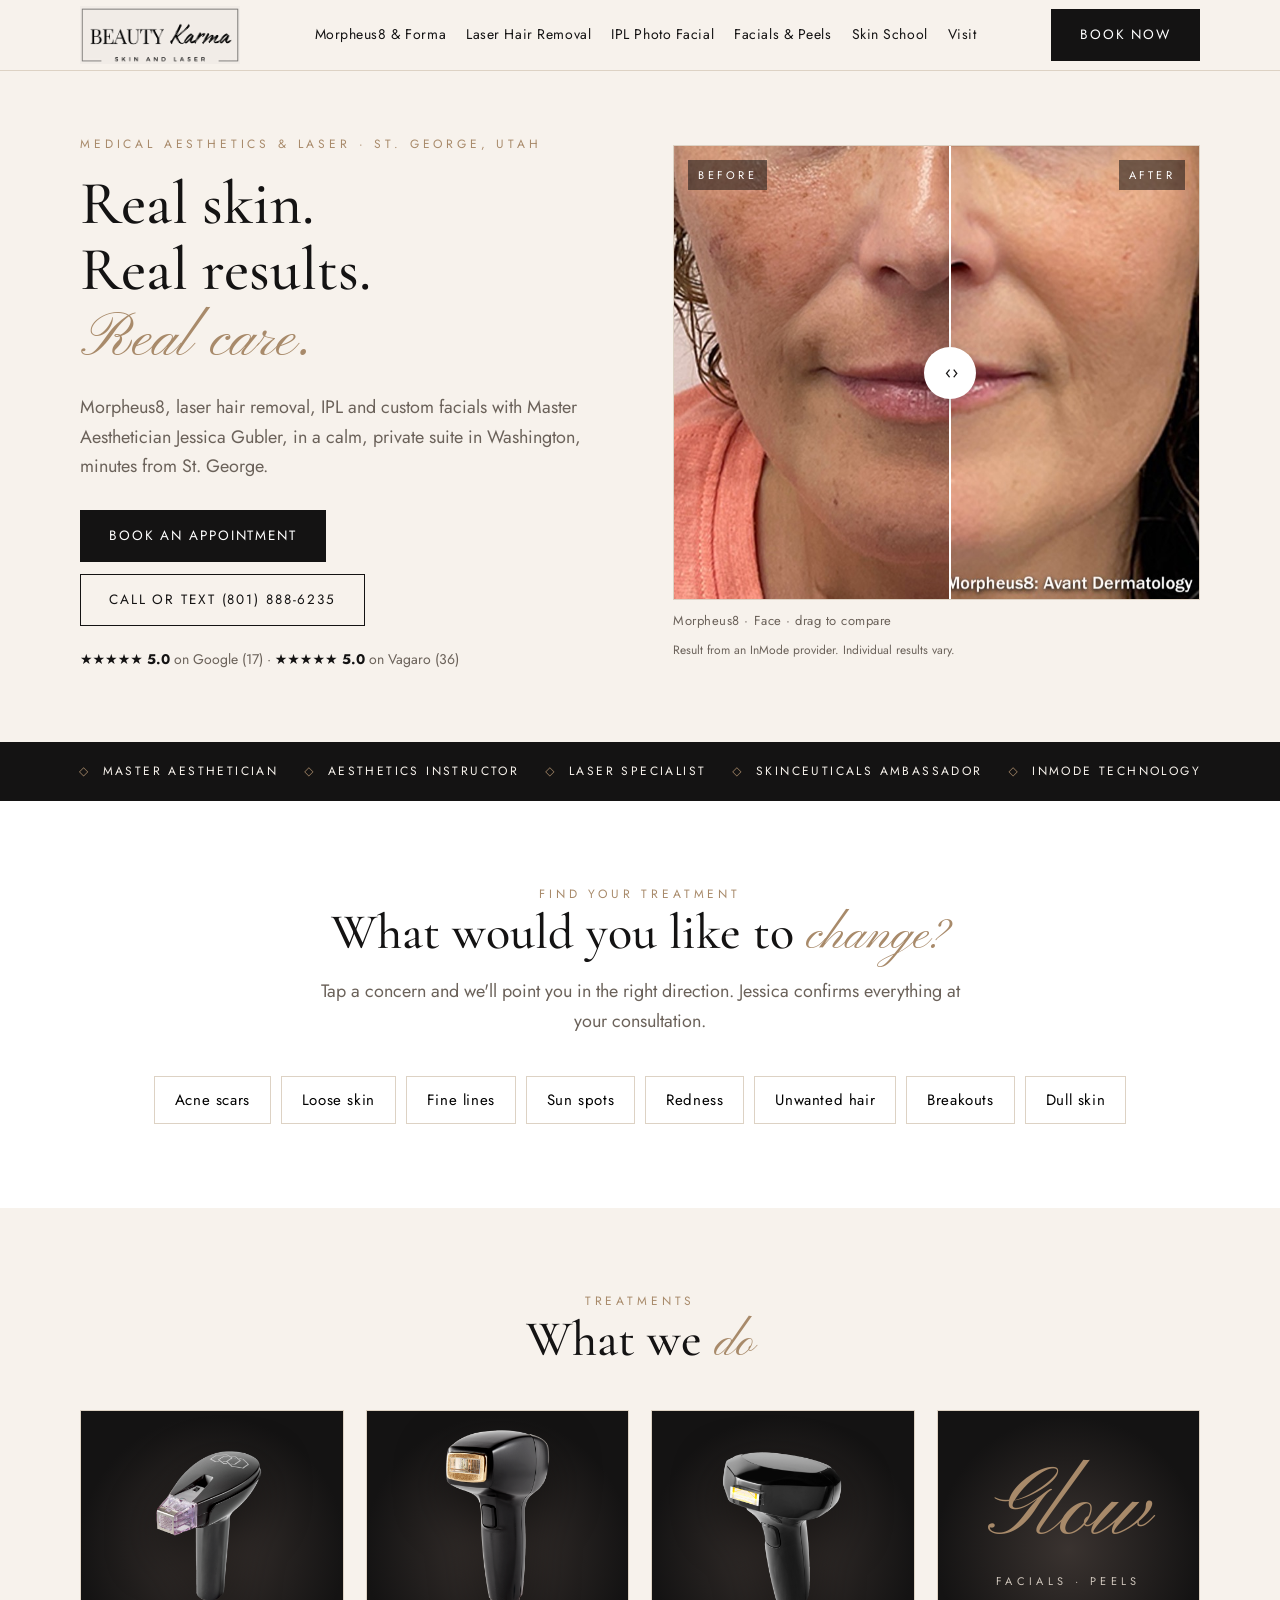
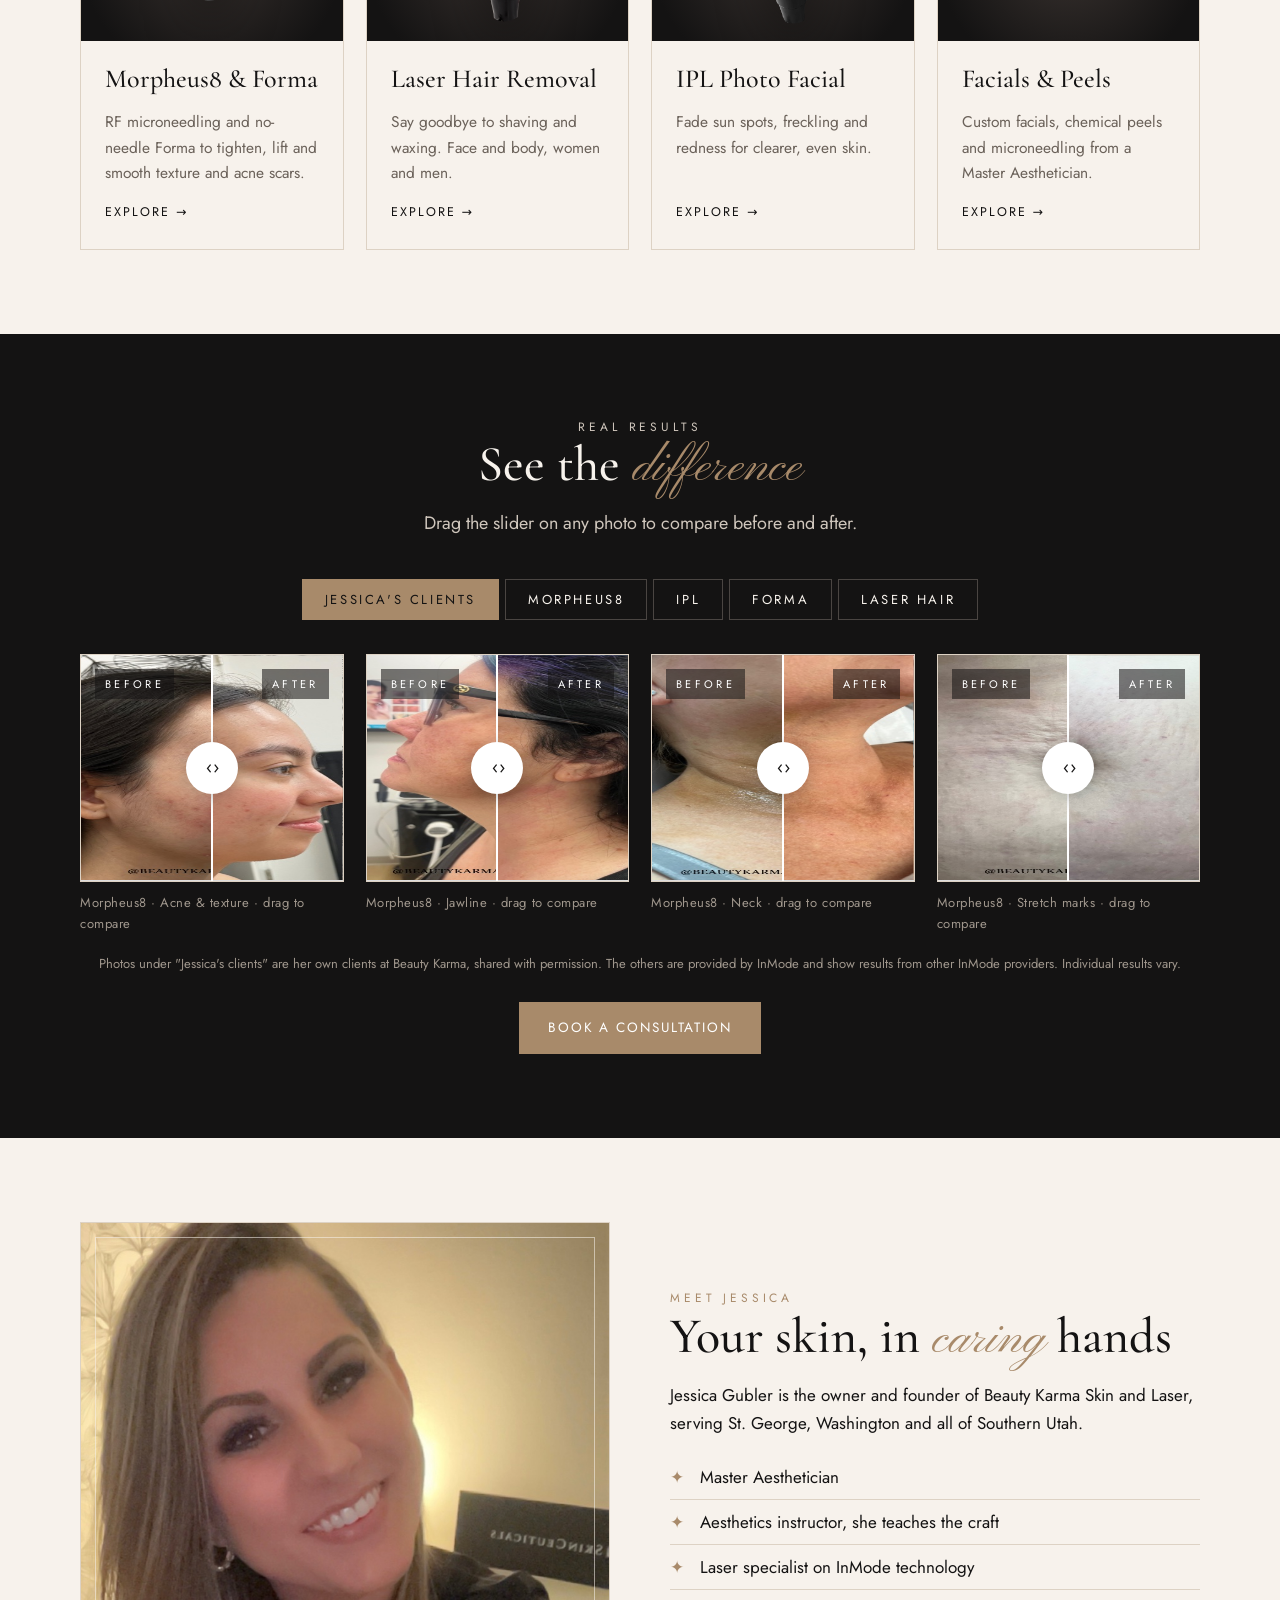
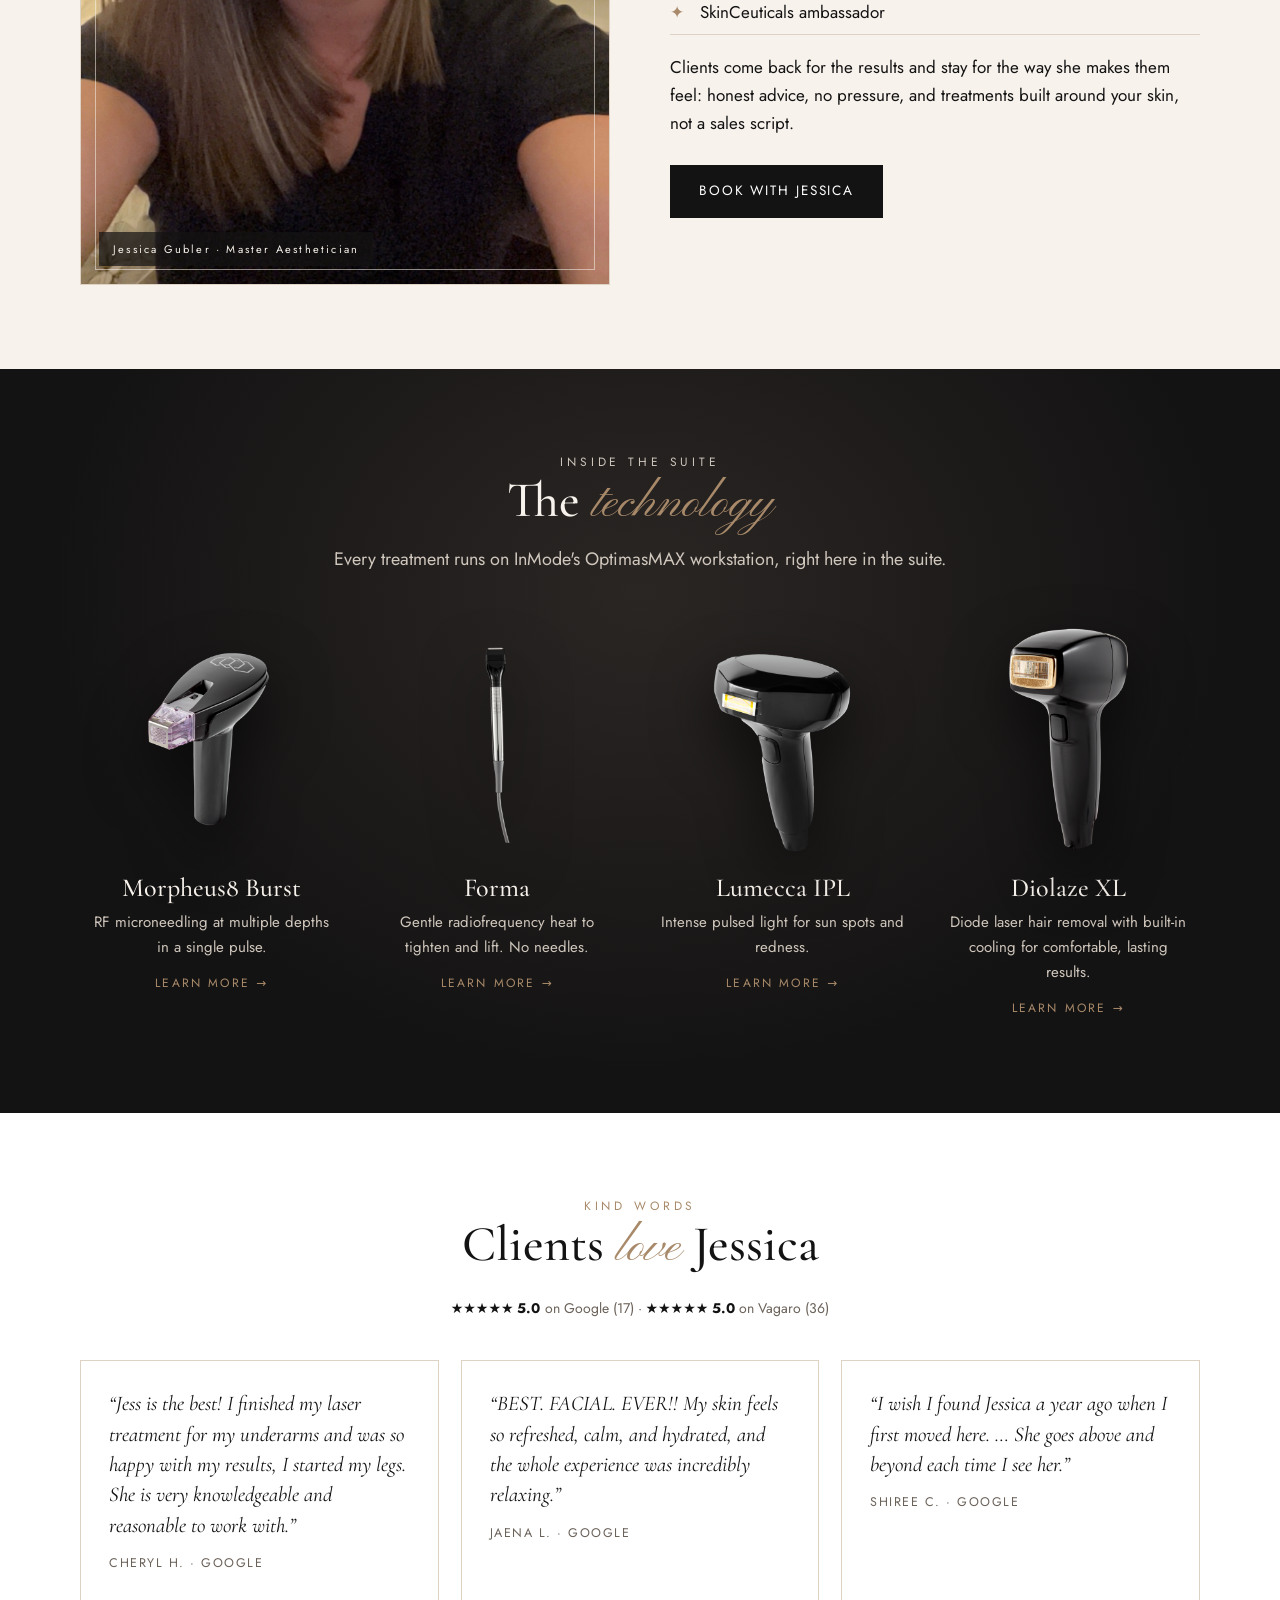
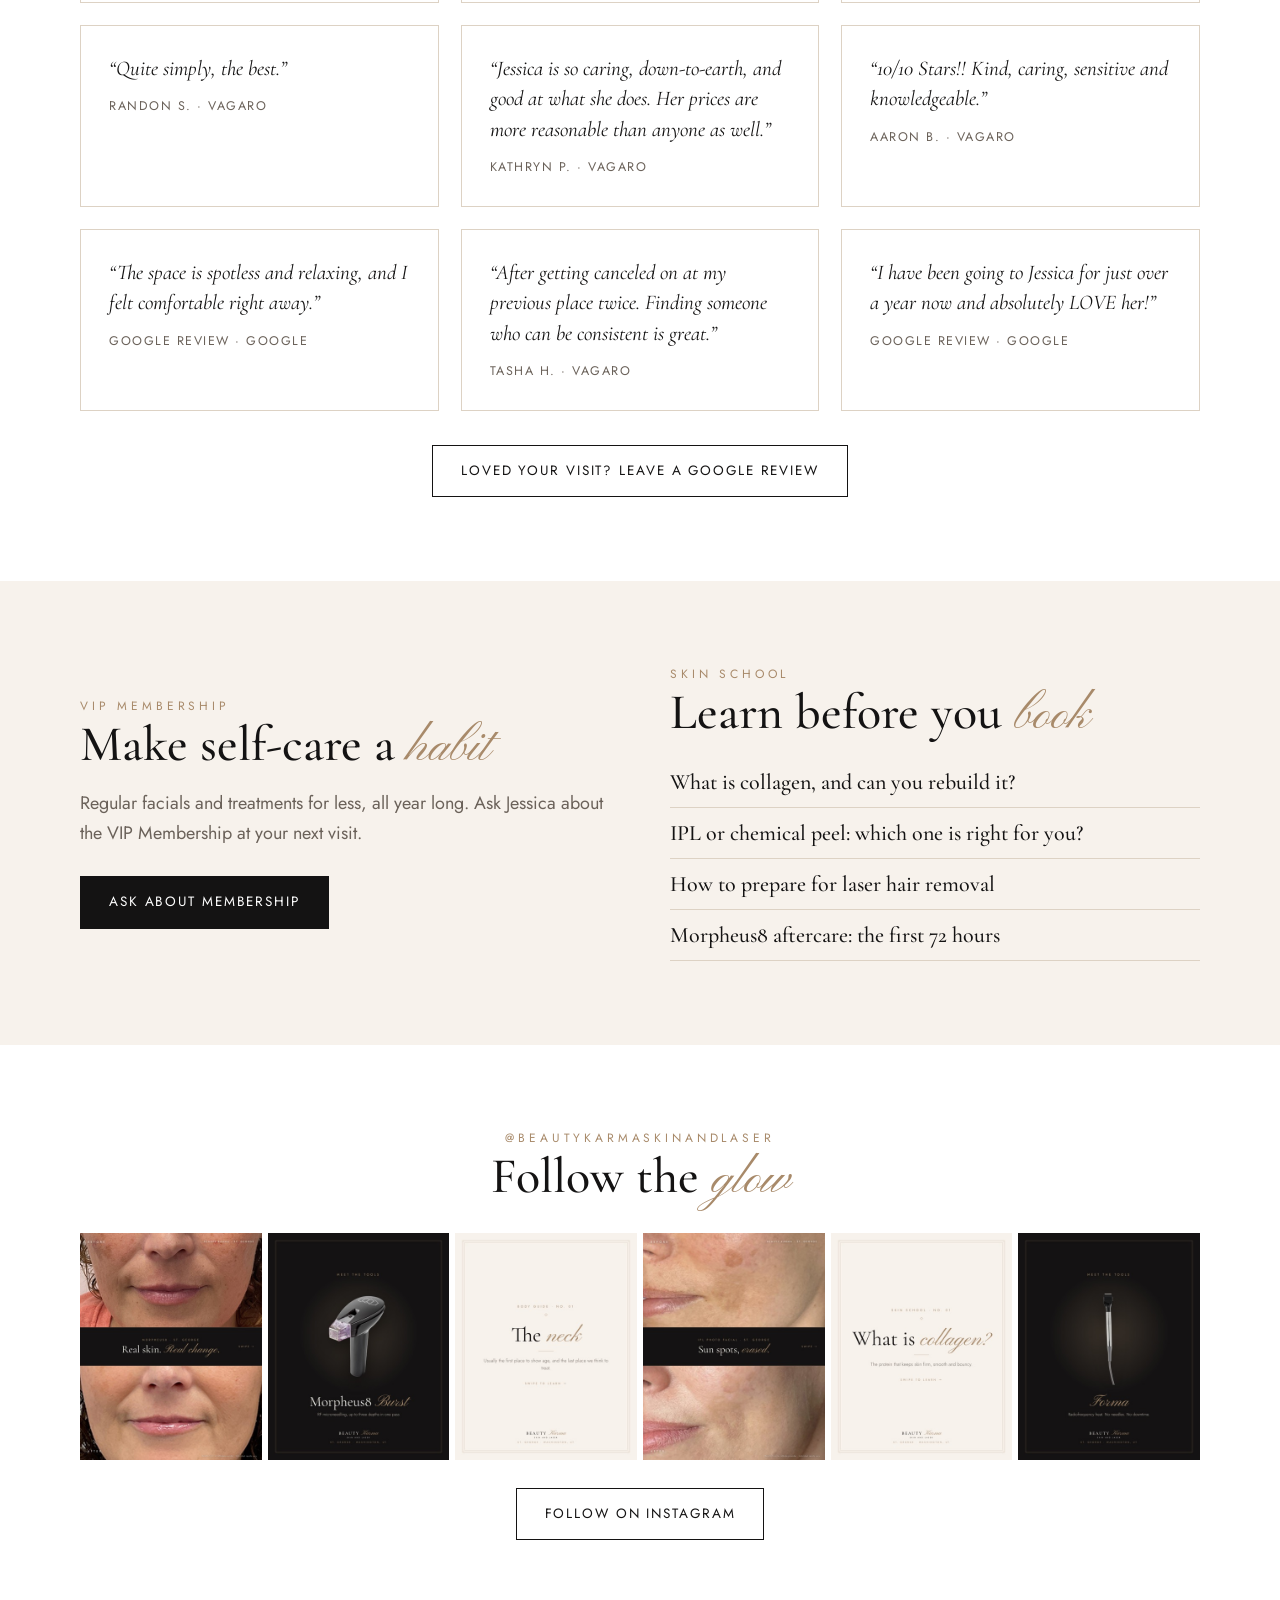
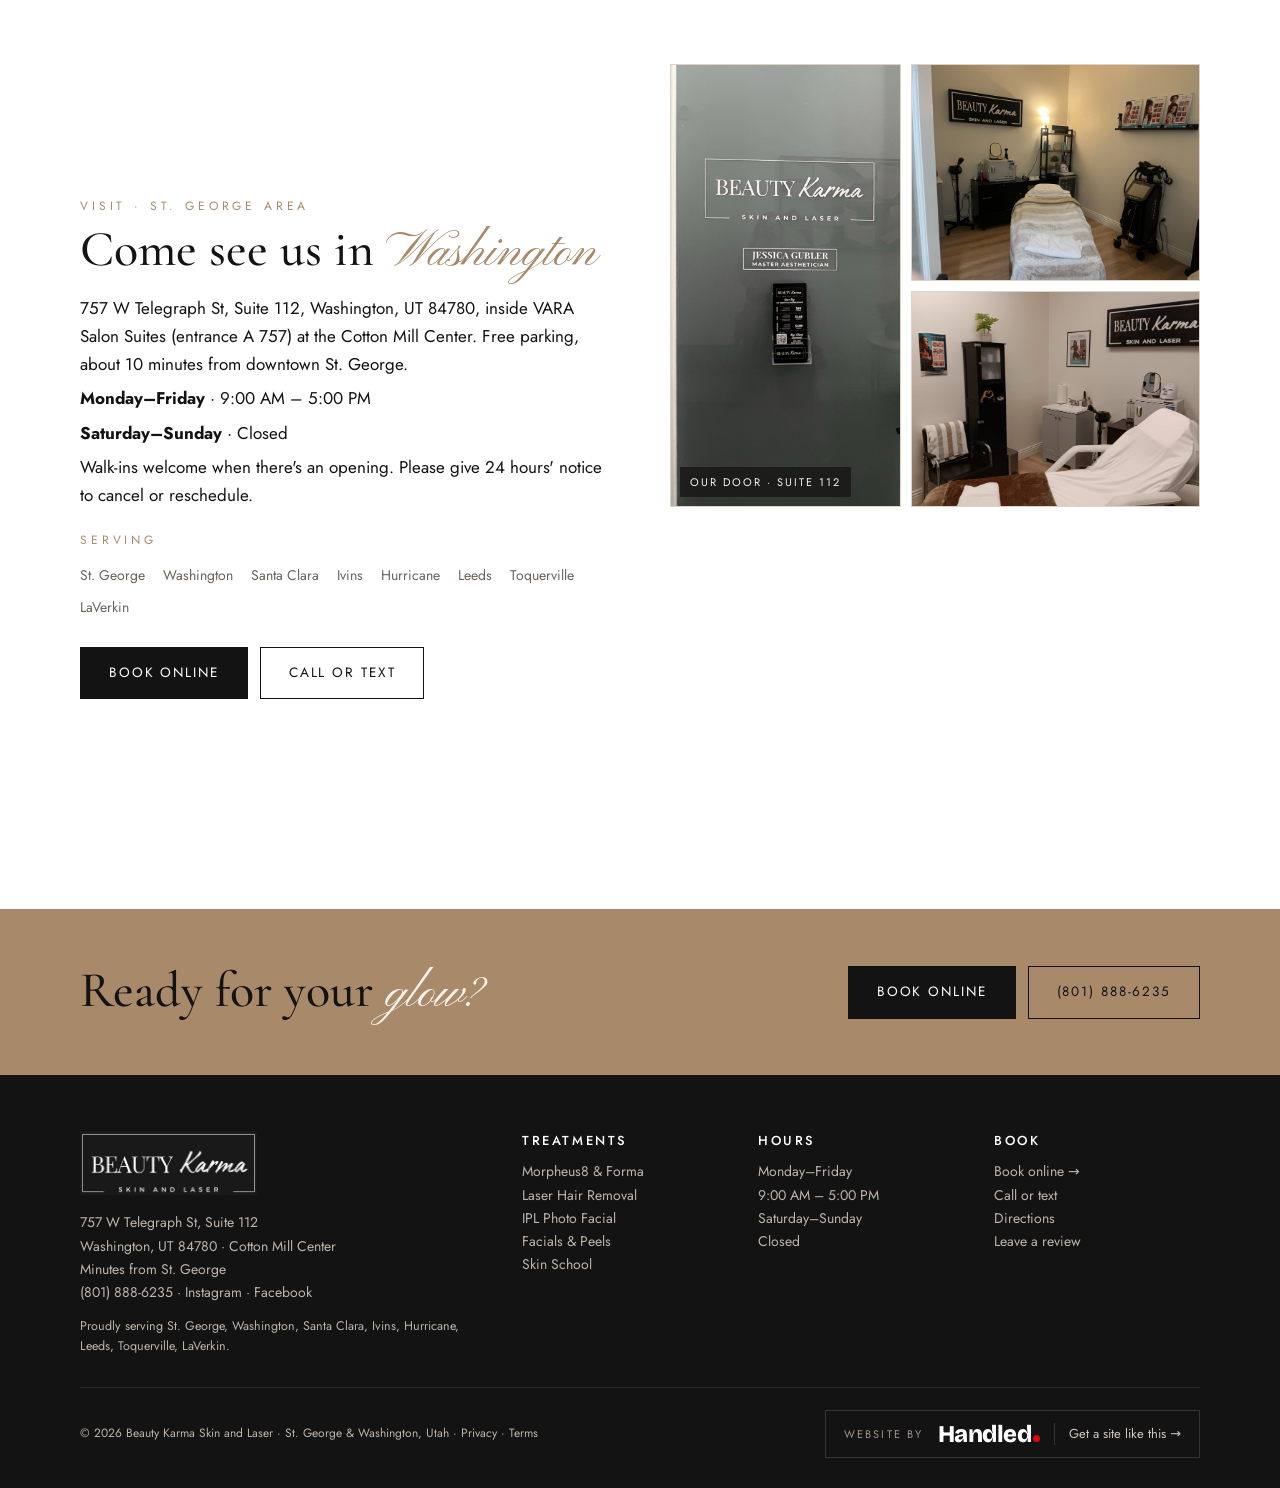
==== index.html @ d6c388e0 "Hours: Monday–Friday 9:00 AM – 5:00 PM Co-Authored-By: Claude Opus 5.5 <noreply@anthropic.com>" ====
<!doctype html><html lang="en"><head><meta charset="utf-8">
<meta name="viewport" content="width=device-width,initial-scale=1">
<title>Med Spa & Laser in St. George, UT | Beauty Karma Skin and Laser</title>
<meta name="description" content="Beauty Karma Skin and Laser in St. George &amp; Washington, UT: Morpheus8, laser hair removal, IPL photofacials, chemical peels and custom facials with Master Aesthetician Jessica Gubler. 5.0★ on Google.">
<link rel="canonical" href="https://beautykarmaskinandlaser.com/">
<link rel="icon" href="data:image/svg+xml,%3Csvg xmlns='http://www.w3.org/2000/svg' viewBox='0 0 64 64'%3E%3Crect width='64' height='64' fill='%23141313'/%3E%3Ctext x='32' y='46' font-family='Georgia,serif' font-size='40' font-style='italic' fill='%23a88a6a' text-anchor='middle'%3EK%3C/text%3E%3C/svg%3E"><link rel="apple-touch-icon" href="/img/apple-touch-icon.png">
<meta property="og:type" content="website"><meta property="og:url" content="https://beautykarmaskinandlaser.com/"><meta property="og:title" content="Med Spa &amp; Laser in St. George, UT | Beauty Karma Skin and Laser">
<meta property="og:description" content="Beauty Karma Skin and Laser in St. George &amp; Washington, UT: Morpheus8, laser hair removal, IPL photofacials, chemical peels and custom facials with Master Aesthetician Jessica Gubler. 5.0★ on Google."><meta property="og:image" content="https://beautykarmaskinandlaser.com/img/og.jpg">
<meta property="og:image:width" content="1200"><meta property="og:image:height" content="630"><meta name="twitter:card" content="summary_large_image">
<meta name="theme-color" content="#141313">
<link href="https://fonts.googleapis.com/css2?family=Bricolage+Grotesque:wght@800&amp;text=Handled&amp;display=swap" rel="stylesheet"><link rel="preconnect" href="https://fonts.googleapis.com"><link rel="preconnect" href="https://fonts.gstatic.com" crossorigin><link href="https://fonts.googleapis.com/css2?family=Cormorant+Garamond:ital,wght@0,500;1,500&family=Jost:wght@400;500&family=Pinyon+Script&display=swap" rel="stylesheet"><link rel="stylesheet" href="/style.css">
<script type="application/ld+json">{"@context": "https://schema.org", "@type": ["HealthAndBeautyBusiness", "MedicalBusiness"], "name": "Beauty Karma Skin and Laser", "url": "https://beautykarmaskinandlaser.com/", "telephone": "+18018886235", "image": "https://beautykarmaskinandlaser.com/img/og.jpg", "priceRange": "$$", "address": {"@type": "PostalAddress", "streetAddress": "757 W Telegraph St, Suite 112", "addressLocality": "Washington", "addressRegion": "UT", "postalCode": "84780", "addressCountry": "US"}, "geo": {"@type": "GeoCoordinates", "latitude": 37.1274348, "longitude": -113.5224998}, "openingHoursSpecification": [{"@type": "OpeningHoursSpecification", "dayOfWeek": ["Monday", "Tuesday", "Wednesday", "Thursday", "Friday"], "opens": "09:00", "closes": "17:00"}], "founder": {"@type": "Person", "name": "Jessica Gubler", "jobTitle": "Master Aesthetician"}, "sameAs": ["https://www.instagram.com/beautykarmaskinandlaser", "https://www.facebook.com/beautykarmaskinandlaser", "https://www.vagaro.com/beautykarmaskinandlaser"], "areaServed": ["St. George", "Washington", "Santa Clara", "Ivins", "Hurricane", "Leeds", "Toquerville", "LaVerkin"]}</script></head><body><header class="top"><div class="wrap">
<a class="logo" href="/" aria-label="Beauty Karma Skin and Laser home"><img class="lg lg-light" src="/img/logo.jpg" alt="Beauty Karma Skin and Laser"></a>
<nav class="nav" id="nav"><a href="/morpheus8/">Morpheus8 &amp; Forma</a><a href="/laser-hair-removal/">Laser Hair Removal</a><a href="/ipl-photofacial/">IPL Photo Facial</a><a href="/facials-and-peels/">Facials &amp; Peels</a><a href="/skin-school/">Skin School</a><a href="/#visit">Visit</a></nav>
<a class="btn" href="https://www.vagaro.com/beautykarmaskinandlaser/book-now">Book now</a>
<button class="menu" onclick="document.getElementById('nav').classList.toggle('open')" aria-label="Menu">MENU</button>
</div></header>
<main>
<section class="hero"><div class="wrap">
<div><p class="kicker">Medical aesthetics &amp; laser · St. George, Utah</p>
<h1>Real skin.<br>Real results.<br><i>Real care.</i></h1>
<p class="lead">Morpheus8, laser hair removal, IPL and custom facials with Master Aesthetician Jessica Gubler, in a calm, private suite in Washington, minutes from St. George.</p>
<div class="cta"><a class="btn" href="https://www.vagaro.com/beautykarmaskinandlaser/book-now">Book an appointment</a><a class="btn ghost" href="tel:+18018886235">Call or text (801) 888-6235</a></div>
<p class="stars"><b>★★★★★ 5.0</b> on Google (17) · <b>★★★★★ 5.0</b> on Vagaro (36)</p></div>
<div><figure><div class="ba hint" style="--x:50%"><div class="l bf" style="background-image:url(/img/ba-m8-face.jpg)"></div><div class="l af" style="background-image:url(/img/ba-m8-face.jpg)"></div><div class="bar"></div><div class="knob">‹ ›</div><span class="tag tl">BEFORE</span><span class="tag tr">AFTER</span><input type="range" min="0" max="100" value="50" aria-label="Drag to compare before and after: Morpheus8 · Face"></div><figcaption class="bacap">Morpheus8 · Face · drag to compare</figcaption></figure><p class="note">Result from an InMode provider. Individual results vary.</p></div>
</div></section>
<div class="creds"><div class="wrap"><span>Master Aesthetician</span><span>Aesthetics Instructor</span><span>Laser Specialist</span><span>SkinCeuticals Ambassador</span><span>InMode Technology</span></div></div>

<section class="alt"><div class="wrap">
<div class="center head"><p class="kicker">Find your treatment</p><h2>What would you like to <i>change?</i></h2>
<p class="lead">Tap a concern and we'll point you in the right direction. Jessica confirms everything at your consultation.</p></div>
<div class="chips"><button class="chip" data-s="morpheus8" data-t="Morpheus8" data-w="RF microneedling rebuilds collagen under scars and smooths texture.">Acne scars</button><button class="chip" data-s="morpheus8" data-t="Morpheus8 &amp; Forma" data-w="Tighten the jawline, neck and face without surgery.">Loose skin</button><button class="chip" data-s="morpheus8" data-t="Morpheus8 or microneedling" data-w="New collagen softens lines from within.">Fine lines</button><button class="chip" data-s="ipl-photofacial" data-t="IPL Photo Facial" data-w="Light targets brown spots and freckling so they fade away.">Sun spots</button><button class="chip" data-s="ipl-photofacial" data-t="IPL Photo Facial" data-w="Calms redness and broken capillaries for an even tone.">Redness</button><button class="chip" data-s="laser-hair-removal" data-t="Laser Hair Removal" data-w="Smooth skin for good, face and body, women and men.">Unwanted hair</button><button class="chip" data-s="facials-and-peels" data-t="Facial + chemical peel" data-w="Clears congestion and calms active breakouts.">Breakouts</button><button class="chip" data-s="facials-and-peels" data-t="Signature Facial" data-w="Deep cleanse, exfoliation and LED for an instant glow.">Dull skin</button></div>
<div class="rec" id="rec" hidden><div><p class="kicker">We recommend</p><h3></h3><p class="why"></p></div>
<div class="cta" style="margin:0"><a class="btn" href="https://www.vagaro.com/beautykarmaskinandlaser/book-now">Book</a><a class="btn ghost more" href="#">Learn more</a></div></div>
</div></section>

<section><div class="wrap">
<div class="center head"><p class="kicker">Treatments</p><h2>What we <i>do</i></h2></div>
<div class="grid g4"><a class="card" href="/morpheus8/"><div class="im"><img loading="lazy" src="/img/tool-morpheus8.png" alt="Morpheus8 &amp; Forma"></div><div class="tx"><h3>Morpheus8 &amp; Forma</h3><p>RF microneedling and no-needle Forma to tighten, lift and smooth texture and acne scars.</p><span class="more">Explore →</span></div></a><a class="card" href="/laser-hair-removal/"><div class="im"><img loading="lazy" src="/img/tool-fusion.png" alt="Laser Hair Removal"></div><div class="tx"><h3>Laser Hair Removal</h3><p>Say goodbye to shaving and waxing. Face and body, women and men.</p><span class="more">Explore →</span></div></a><a class="card" href="/ipl-photofacial/"><div class="im"><img loading="lazy" src="/img/tool-lumecca.png" alt="IPL Photo Facial"></div><div class="tx"><h3>IPL Photo Facial</h3><p>Fade sun spots, freckling and redness for clearer, even skin.</p><span class="more">Explore →</span></div></a><a class="card" href="/facials-and-peels/"><div class="im"><span class="glow">Glow<small>FACIALS · PEELS</small></span></div><div class="tx"><h3>Facials &amp; Peels</h3><p>Custom facials, chemical peels and microneedling from a Master Aesthetician.</p><span class="more">Explore →</span></div></a></div>
</div></section>

<section class="dark" id="results"><div class="wrap" data-tabs>
<div class="center head"><p class="kicker">Real results</p><h2 style="color:var(--cream)">See the <i>difference</i></h2>
<p class="lead">Drag the slider on any photo to compare before and after.</p></div>
<div class="tabs"><button class="tab on">Jessica's clients</button><button class="tab">Morpheus8</button><button class="tab">IPL</button><button class="tab">Forma</button><button class="tab">Laser hair</button></div><div class="pane grid g4 on"><figure><div class="ba" style="--x:50%"><div class="l bf" style="background-image:url(/img/ba-jg-acne.jpg)"></div><div class="l af" style="background-image:url(/img/ba-jg-acne.jpg)"></div><div class="bar"></div><div class="knob">‹ ›</div><span class="tag tl">BEFORE</span><span class="tag tr">AFTER</span><input type="range" min="0" max="100" value="50" aria-label="Drag to compare before and after: Morpheus8 · Acne & texture"></div><figcaption class="bacap">Morpheus8 · Acne &amp; texture · drag to compare</figcaption></figure><figure><div class="ba" style="--x:50%"><div class="l bf" style="background-image:url(/img/ba-jg-jawline.jpg)"></div><div class="l af" style="background-image:url(/img/ba-jg-jawline.jpg)"></div><div class="bar"></div><div class="knob">‹ ›</div><span class="tag tl">BEFORE</span><span class="tag tr">AFTER</span><input type="range" min="0" max="100" value="50" aria-label="Drag to compare before and after: Morpheus8 · Jawline"></div><figcaption class="bacap">Morpheus8 · Jawline · drag to compare</figcaption></figure><figure><div class="ba" style="--x:50%"><div class="l bf" style="background-image:url(/img/ba-jg-neck.jpg)"></div><div class="l af" style="background-image:url(/img/ba-jg-neck.jpg)"></div><div class="bar"></div><div class="knob">‹ ›</div><span class="tag tl">BEFORE</span><span class="tag tr">AFTER</span><input type="range" min="0" max="100" value="50" aria-label="Drag to compare before and after: Morpheus8 · Neck"></div><figcaption class="bacap">Morpheus8 · Neck · drag to compare</figcaption></figure><figure><div class="ba" style="--x:50%"><div class="l bf" style="background-image:url(/img/ba-jg-stretch.jpg)"></div><div class="l af" style="background-image:url(/img/ba-jg-stretch.jpg)"></div><div class="bar"></div><div class="knob">‹ ›</div><span class="tag tl">BEFORE</span><span class="tag tr">AFTER</span><input type="range" min="0" max="100" value="50" aria-label="Drag to compare before and after: Morpheus8 · Stretch marks"></div><figcaption class="bacap">Morpheus8 · Stretch marks · drag to compare</figcaption></figure></div><div class="pane grid g4"><figure><div class="ba" style="--x:50%"><div class="l bf" style="background-image:url(/img/ba-m8-face.jpg)"></div><div class="l af" style="background-image:url(/img/ba-m8-face.jpg)"></div><div class="bar"></div><div class="knob">‹ ›</div><span class="tag tl">BEFORE</span><span class="tag tr">AFTER</span><input type="range" min="0" max="100" value="50" aria-label="Drag to compare before and after: Morpheus8 · Face"></div><figcaption class="bacap">Morpheus8 · Face · drag to compare</figcaption></figure><figure><div class="ba" style="--x:50%"><div class="l bf" style="background-image:url(/img/ba-morpheus8-jawline.jpg)"></div><div class="l af" style="background-image:url(/img/ba-morpheus8-jawline.jpg)"></div><div class="bar"></div><div class="knob">‹ ›</div><span class="tag tl">BEFORE</span><span class="tag tr">AFTER</span><input type="range" min="0" max="100" value="50" aria-label="Drag to compare before and after: Morpheus8 · Lower face"></div><figcaption class="bacap">Morpheus8 · Lower face · drag to compare</figcaption></figure><figure><div class="ba" style="--x:50%"><div class="l bf" style="background-image:url(/img/ba-m8-neck.jpg)"></div><div class="l af" style="background-image:url(/img/ba-m8-neck.jpg)"></div><div class="bar"></div><div class="knob">‹ ›</div><span class="tag tl">BEFORE</span><span class="tag tr">AFTER</span><input type="range" min="0" max="100" value="50" aria-label="Drag to compare before and after: Morpheus8 · Neck & jawline"></div><figcaption class="bacap">Morpheus8 · Neck &amp; jawline · drag to compare</figcaption></figure><figure><div class="ba" style="--x:50%"><div class="l bf" style="background-image:url(/img/ba-m8-cheek.jpg)"></div><div class="l af" style="background-image:url(/img/ba-m8-cheek.jpg)"></div><div class="bar"></div><div class="knob">‹ ›</div><span class="tag tl">BEFORE</span><span class="tag tr">AFTER</span><input type="range" min="0" max="100" value="50" aria-label="Drag to compare before and after: Morpheus8 + IPL · Cheek"></div><figcaption class="bacap">Morpheus8 + IPL · Cheek · drag to compare</figcaption></figure></div><div class="pane grid g4"><figure><div class="ba" style="--x:50%"><div class="l bf" style="background-image:url(/img/ba-ipl-cheek.jpg)"></div><div class="l af" style="background-image:url(/img/ba-ipl-cheek.jpg)"></div><div class="bar"></div><div class="knob">‹ ›</div><span class="tag tl">BEFORE</span><span class="tag tr">AFTER</span><input type="range" min="0" max="100" value="50" aria-label="Drag to compare before and after: IPL · Sun spots"></div><figcaption class="bacap">IPL · Sun spots · drag to compare</figcaption></figure><figure><div class="ba" style="--x:50%"><div class="l bf" style="background-image:url(/img/ba-lumecca-chest.jpg)"></div><div class="l af" style="background-image:url(/img/ba-lumecca-chest.jpg)"></div><div class="bar"></div><div class="knob">‹ ›</div><span class="tag tl">BEFORE</span><span class="tag tr">AFTER</span><input type="range" min="0" max="100" value="50" aria-label="Drag to compare before and after: IPL · Chest"></div><figcaption class="bacap">IPL · Chest · drag to compare</figcaption></figure><figure><div class="ba" style="--x:50%"><div class="l bf" style="background-image:url(/img/ba-ipl-side.jpg)"></div><div class="l af" style="background-image:url(/img/ba-ipl-side.jpg)"></div><div class="bar"></div><div class="knob">‹ ›</div><span class="tag tl">BEFORE</span><span class="tag tr">AFTER</span><input type="range" min="0" max="100" value="50" aria-label="Drag to compare before and after: IPL · Face"></div><figcaption class="bacap">IPL · Face · drag to compare</figcaption></figure><figure><div class="ba" style="--x:50%"><div class="l bf" style="background-image:url(/img/ba-ipl-chest2.jpg)"></div><div class="l af" style="background-image:url(/img/ba-ipl-chest2.jpg)"></div><div class="bar"></div><div class="knob">‹ ›</div><span class="tag tl">BEFORE</span><span class="tag tr">AFTER</span><input type="range" min="0" max="100" value="50" aria-label="Drag to compare before and after: IPL · Neck & chest"></div><figcaption class="bacap">IPL · Neck &amp; chest · drag to compare</figcaption></figure></div><div class="pane grid g4"><figure><div class="ba" style="--x:50%"><div class="l bf" style="background-image:url(/img/ba-forma-face2.jpg)"></div><div class="l af" style="background-image:url(/img/ba-forma-face2.jpg)"></div><div class="bar"></div><div class="knob">‹ ›</div><span class="tag tl">BEFORE</span><span class="tag tr">AFTER</span><input type="range" min="0" max="100" value="50" aria-label="Drag to compare before and after: Forma · Lower face"></div><figcaption class="bacap">Forma · Lower face · drag to compare</figcaption></figure><figure><div class="ba" style="--x:50%"><div class="l bf" style="background-image:url(/img/ba-forma-neck.jpg)"></div><div class="l af" style="background-image:url(/img/ba-forma-neck.jpg)"></div><div class="bar"></div><div class="knob">‹ ›</div><span class="tag tl">BEFORE</span><span class="tag tr">AFTER</span><input type="range" min="0" max="100" value="50" aria-label="Drag to compare before and after: Forma · Neck"></div><figcaption class="bacap">Forma · Neck · drag to compare</figcaption></figure></div><div class="pane grid g4"><figure><div class="ba" style="--x:50%"><div class="l bf" style="background-image:url(/img/ba-laser-underarm.jpg)"></div><div class="l af" style="background-image:url(/img/ba-laser-underarm.jpg)"></div><div class="bar"></div><div class="knob">‹ ›</div><span class="tag tl">BEFORE</span><span class="tag tr">AFTER</span><input type="range" min="0" max="100" value="50" aria-label="Drag to compare before and after: Laser hair removal · Underarm"></div><figcaption class="bacap">Laser hair removal · Underarm · drag to compare</figcaption></figure></div>
<p class="note center">Photos under "Jessica's clients" are her own clients at Beauty Karma, shared with permission. The others are provided by InMode and show results from other InMode providers. Individual results vary.</p>
<div class="cta" style="justify-content:center"><a class="btn gold" href="https://www.vagaro.com/beautykarmaskinandlaser/book-now">Book a consultation</a></div>
</div></section>

<section><div class="wrap split">
<div class="portrait"><img src="/img/jessica.jpg" alt="Jessica Gubler, Master Aesthetician and owner of Beauty Karma Skin and Laser in Washington, Utah"><small class="cap">Jessica Gubler · Master Aesthetician</small></div>
<div><p class="kicker">Meet Jessica</p><h2>Your skin, in <i>caring</i> hands</h2>
<p>Jessica Gubler is the owner and founder of Beauty Karma Skin and Laser, serving St. George, Washington and all of Southern Utah.</p>
<ul class="checks"><li>Master Aesthetician</li><li>Aesthetics instructor, she teaches the craft</li><li>Laser specialist on InMode technology</li><li>SkinCeuticals ambassador</li></ul>
<p style="margin-top:18px">Clients come back for the results and stay for the way she makes them feel: honest advice, no pressure, and treatments built around your skin, not a sales script.</p>
<div class="cta"><a class="btn" href="https://www.vagaro.com/beautykarmaskinandlaser/book-now">Book with Jessica</a></div></div>
</div></section>

<section class="dark tech"><div class="wrap"><div class="center head"><p class="kicker">Inside the suite</p><h2 style="color:var(--cream)">The <i>technology</i></h2>
<p class="lead">Every treatment runs on InMode's OptimasMAX workstation, right here in the suite.</p></div>
<div class="grid g4"><div class="tool"><img loading="lazy" src="/img/tool-morpheus8.png" alt="Morpheus8 Burst handpiece"><h3>Morpheus8 Burst</h3><p>RF microneedling at multiple depths in a single pulse.</p><p style="margin-top:10px"><a href="/morpheus8/">Learn more →</a></p></div><div class="tool"><img loading="lazy" src="/img/tool-forma.png" alt="Forma handpiece"><h3>Forma</h3><p>Gentle radiofrequency heat to tighten and lift. No needles.</p><p style="margin-top:10px"><a href="/morpheus8/">Learn more →</a></p></div><div class="tool"><img loading="lazy" src="/img/tool-lumecca.png" alt="Lumecca IPL handpiece"><h3>Lumecca IPL</h3><p>Intense pulsed light for sun spots and redness.</p><p style="margin-top:10px"><a href="/ipl-photofacial/">Learn more →</a></p></div><div class="tool"><img loading="lazy" src="/img/tool-fusion.png" alt="Diolaze XL handpiece"><h3>Diolaze XL</h3><p>Diode laser hair removal with built-in cooling for comfortable, lasting results.</p><p style="margin-top:10px"><a href="/laser-hair-removal/">Learn more →</a></p></div></div></div></section>

<section class="alt"><div class="wrap">
<div class="center head"><p class="kicker">Kind words</p><h2>Clients <i>love</i> Jessica</h2><p class="stars"><b>★★★★★ 5.0</b> on Google (17) · <b>★★★★★ 5.0</b> on Vagaro (36)</p></div>
<div class="grid g3"><div class="quote"><p>“Jess is the best! I finished my laser treatment for my underarms and was so happy with my results, I started my legs. She is very knowledgeable and reasonable to work with.”</p><span>Cheryl H. · Google</span></div><div class="quote"><p>“BEST. FACIAL. EVER!! My skin feels so refreshed, calm, and hydrated, and the whole experience was incredibly relaxing.”</p><span>Jaena L. · Google</span></div><div class="quote"><p>“I wish I found Jessica a year ago when I first moved here. … She goes above and beyond each time I see her.”</p><span>Shiree C. · Google</span></div></div><div style="height:22px"></div><div class="grid g3"><div class="quote"><p>“Quite simply, the best.”</p><span>Randon S. · Vagaro</span></div><div class="quote"><p>“Jessica is so caring, down-to-earth, and good at what she does. Her prices are more reasonable than anyone as well.”</p><span>Kathryn P. · Vagaro</span></div><div class="quote"><p>“10/10 Stars!! Kind, caring, sensitive and knowledgeable.”</p><span>Aaron B. · Vagaro</span></div></div><div style="height:22px"></div><div class="grid g3"><div class="quote"><p>“The space is spotless and relaxing, and I felt comfortable right away.”</p><span>Google review · Google</span></div><div class="quote"><p>“After getting canceled on at my previous place twice. Finding someone who can be consistent is great.”</p><span>Tasha H. · Vagaro</span></div><div class="quote"><p>“I have been going to Jessica for just over a year now and absolutely LOVE her!”</p><span>Google review · Google</span></div></div>
<div class="cta" style="justify-content:center;margin-top:34px"><a class="btn ghost" href="/review/">Loved your visit? Leave a Google review</a></div>
</div></section>

<section><div class="wrap split">
<div><p class="kicker">VIP Membership</p><h2>Make self-care a <i>habit</i></h2>
<p class="lead">Regular facials and treatments for less, all year long. Ask Jessica about the VIP Membership at your next visit.</p>
<div class="cta"><a class="btn" href="tel:+18018886235">Ask about membership</a></div></div>
<div><p class="kicker">Skin School</p><h2>Learn before you <i>book</i></h2>
<div class="toc"><a href="/skin-school/#collagen">What is collagen, and can you rebuild it?</a><a href="/skin-school/#ipl-vs-chemical-peel">IPL or chemical peel: which one is right for you?</a><a href="/skin-school/#laser-hair-removal-prep">How to prepare for laser hair removal</a><a href="/skin-school/#morpheus8-aftercare">Morpheus8 aftercare: the first 72 hours</a></div></div>
</div></section>

<section class="alt" style="padding-bottom:40px"><div class="wrap">
<div class="center head" style="margin-bottom:26px"><p class="kicker">@beautykarmaskinandlaser</p><h2>Follow the <i>glow</i></h2></div>
<div class="ig"><a href="https://www.instagram.com/beautykarmaskinandlaser"><img loading="lazy" src="/img/ig/ig1.jpg" alt="Beauty Karma Instagram post 1"></a><a href="https://www.instagram.com/beautykarmaskinandlaser"><img loading="lazy" src="/img/ig/ig2.jpg" alt="Beauty Karma Instagram post 2"></a><a href="https://www.instagram.com/beautykarmaskinandlaser"><img loading="lazy" src="/img/ig/ig3.jpg" alt="Beauty Karma Instagram post 3"></a><a href="https://www.instagram.com/beautykarmaskinandlaser"><img loading="lazy" src="/img/ig/ig4.jpg" alt="Beauty Karma Instagram post 4"></a><a href="https://www.instagram.com/beautykarmaskinandlaser"><img loading="lazy" src="/img/ig/ig5.jpg" alt="Beauty Karma Instagram post 5"></a><a href="https://www.instagram.com/beautykarmaskinandlaser"><img loading="lazy" src="/img/ig/ig6.jpg" alt="Beauty Karma Instagram post 6"></a></div>
<div class="cta" style="justify-content:center"><a class="btn ghost" href="https://www.instagram.com/beautykarmaskinandlaser">Follow on Instagram</a></div>
</div></section>
<section id="visit" class="alt"><div class="wrap split">
<div class="info"><p class="kicker">Visit · St. George area</p><h2>Come see us in <i>Washington</i></h2>
<p>757 W Telegraph St, Suite 112, Washington, UT 84780, inside VARA Salon Suites (entrance A 757) at the Cotton Mill Center. Free parking, about 10 minutes from downtown St. George.</p>
<p><b>Monday–Friday</b> · 9:00 AM – 5:00 PM</p><p><b>Saturday–Sunday</b> · Closed</p><p>Walk-ins welcome when there's an opening. Please give 24 hours' notice to cancel or reschedule.</p>
<p class="kicker" style="margin-top:22px">Serving</p><div class="towns"><span>St. George</span><span>Washington</span><span>Santa Clara</span><span>Ivins</span><span>Hurricane</span><span>Leeds</span><span>Toquerville</span><span>LaVerkin</span></div>
<div class="cta"><a class="btn" href="https://www.vagaro.com/beautykarmaskinandlaser/book-now">Book online</a><a class="btn ghost" href="tel:+18018886235">Call or text</a></div></div>
<div><div class="suite"><figure class="door"><img loading="lazy" src="/img/suite-door.jpg" alt="The Beauty Karma Skin and Laser door at Suite 112, 757 W Telegraph St, Washington, Utah"><figcaption>Our door · Suite 112</figcaption></figure><img loading="lazy" src="/img/suite-laser-room.jpg" alt="Laser treatment room at Beauty Karma Skin and Laser, Washington, Utah"><img loading="lazy" src="/img/suite-facial-room.jpg" alt="Facial room at Beauty Karma Skin and Laser, Washington, Utah"></div>
<iframe class="map" loading="lazy" title="Map to Beauty Karma Skin and Laser" src="https://www.google.com/maps?q=Beauty+Karma+Skin+And+Laser,+757+W+Telegraph+St+Suite+112,+Washington,+UT+84780&output=embed"></iframe></div>
</div></section>
</main>
<section class="band"><div class="wrap"><h2>Ready for your <i>glow?</i></h2>
<div class="cta" style="margin:0"><a class="btn" href="https://www.vagaro.com/beautykarmaskinandlaser/book-now">Book online</a><a class="btn ghost" style="border-color:var(--ink)" href="tel:+18018886235">(801) 888-6235</a></div></div></section>
<footer><div class="wrap">
<div><a class="logo" href="/" style="align-items:flex-start"><img class="lg lg-dark" src="/img/logo.jpg" alt="Beauty Karma Skin and Laser"></a>
<p style="margin-top:16px">757 W Telegraph St, Suite 112<br>Washington, UT 84780 · Cotton Mill Center<br>Minutes from St. George</p>
<p><a href="tel:+18018886235">(801) 888-6235</a> · <a href="https://www.instagram.com/beautykarmaskinandlaser">Instagram</a> · <a href="https://www.facebook.com/beautykarmaskinandlaser">Facebook</a></p>
<p style="margin-top:12px;font-size:12.5px">Proudly serving St. George, Washington, Santa Clara, Ivins, Hurricane, Leeds, Toquerville, LaVerkin.</p></div>
<div><h5>Treatments</h5><p><a href="/morpheus8/">Morpheus8 &amp; Forma</a></p><p><a href="/laser-hair-removal/">Laser Hair Removal</a></p><p><a href="/ipl-photofacial/">IPL Photo Facial</a></p><p><a href="/facials-and-peels/">Facials &amp; Peels</a></p><p><a href="/skin-school/">Skin School</a></p></div>
<div><h5>Hours</h5><p>Monday–Friday<br>9:00 AM – 5:00 PM</p><p>Saturday–Sunday<br>Closed</p></div>
<div><h5>Book</h5><p><a href="https://www.vagaro.com/beautykarmaskinandlaser/book-now">Book online →</a></p><p><a href="tel:+18018886235">Call or text</a></p><p><a href="https://www.google.com/maps/place/Beauty+Karma+Skin+And+Laser/@37.1274348,-113.5224998,17z">Directions</a></p><p><a href="/review/">Leave a review</a></p></div>
<div class="credit"><span>© 2026 Beauty Karma Skin and Laser · St. George &amp; Washington, Utah · <a href="/privacy/">Privacy</a> · <a href="/terms/">Terms</a></span><a class="hbadge" href="https://handleditforyou.com/?utm_source=beautykarma&amp;utm_medium=footer_credit" target="_blank" rel="noopener" aria-label="Website by Handled. Get a site like this.">
<span class="hb-s">Website by</span><span class="hb-logo">Handled<i></i></span><span class="hb-cta">Get a site like this &rarr;</span></a></div>
</div></footer>
<div class="mbar"><a href="https://www.vagaro.com/beautykarmaskinandlaser/book-now">Book now</a><a href="tel:+18018886235">Call</a></div>
<script>
document.querySelectorAll('.ba input').forEach(r=>{const b=r.closest('.ba');const s=()=>b.style.setProperty('--x',r.value+'%');r.addEventListener('input',s);s();});
(function(){const h=document.querySelector('.ba.hint');if(!h||matchMedia('(prefers-reduced-motion: reduce)').matches)return;
const r=h.querySelector('input');let stop=false,timer;const set=v=>{h.style.setProperty('--x',v+'%');r.value=v;};
['pointerdown','touchstart','input','keydown'].forEach(e=>h.addEventListener(e,()=>{stop=true;clearTimeout(timer);},{passive:true}));
const keys=[[0,50],[700,28],[1500,72],[2200,50]],ease=t=>t<.5?2*t*t:1-Math.pow(-2*t+2,2)/2;
function play(){if(stop)return;const t0=performance.now();(function f(now){if(stop)return;const t=now-t0;let i=1;while(i<keys.length&&t>keys[i][0])i++;
if(i>=keys.length){set(50);timer=setTimeout(play,4000);return;}const[a,va]=keys[i-1],[b,vb]=keys[i];set(va+(vb-va)*ease((t-a)/(b-a)));requestAnimationFrame(f);})(t0);}
new IntersectionObserver((es,o)=>{if(es[0].isIntersecting){o.disconnect();setTimeout(play,600);}},{threshold:.5}).observe(h);})();
document.querySelectorAll('[data-tabs]').forEach(g=>{const tabs=g.querySelectorAll('.tab'),panes=g.querySelectorAll('.pane');tabs.forEach((t,i)=>t.addEventListener('click',()=>{tabs.forEach(x=>x.classList.remove('on'));panes.forEach(x=>x.classList.remove('on'));t.classList.add('on');panes[i].classList.add('on')}))});
const chips=document.querySelectorAll('.chip'),rec=document.getElementById('rec');
chips.forEach(c=>c.addEventListener('click',()=>{chips.forEach(x=>x.classList.remove('on'));c.classList.add('on');rec.hidden=false;
rec.querySelector('h3').innerHTML=c.dataset.t;rec.querySelector('.why').textContent=c.dataset.w;rec.querySelector('a.more').href='/'+c.dataset.s+'/';}));
</script></body></html>
---- style.css ----
:root{--ink:#141313;--ink2:#1d1b1a;--cream:#f7f2ec;--sand:#ece3d8;--taupe:#a88a6a;--muted:#6b625a;--line:#ddd2c4}
*{box-sizing:border-box;margin:0}
html{scroll-behavior:smooth}
body{font:17px/1.65 "Jost",system-ui,sans-serif;color:var(--ink);background:var(--cream)}
img{max-width:100%;display:block}
a{color:inherit}
.wrap{max-width:1160px;margin:0 auto;padding:0 20px}
.top{position:sticky;top:0;z-index:20;background:rgba(247,242,236,.94);backdrop-filter:blur(8px);border-bottom:1px solid var(--line)}
.top .wrap{display:flex;align-items:center;justify-content:space-between;height:70px;gap:16px}
.logo{text-decoration:none;line-height:1;display:flex;flex-direction:column;align-items:center}
.logo b{font:500 22px/1 "Cormorant Garamond",serif;letter-spacing:.14em}
.logo b i{font:400 30px/0 "Pinyon Script",cursive;letter-spacing:0;color:var(--taupe)}
.logo small{font-size:9.5px;letter-spacing:.42em;margin-top:6px}
.lg{height:58px;width:auto}.lg-light{filter:invert(1);mix-blend-mode:multiply}.lg-dark{height:64px;mix-blend-mode:screen}
.nav{display:flex;gap:20px;font-size:14px;letter-spacing:.04em}
.nav a{text-decoration:none}.nav a:hover{color:var(--taupe)}
.btn{display:inline-block;white-space:nowrap;background:var(--ink);color:#fff;text-decoration:none;padding:14px 28px;font-size:13.5px;letter-spacing:.14em;text-transform:uppercase;border:1px solid var(--ink);transition:.2s}
.btn:hover{background:var(--taupe);border-color:var(--taupe)}
.btn.gold{background:var(--taupe);border-color:var(--taupe)}.btn.gold:hover{background:#fff;color:var(--ink);border-color:#fff}
.btn.ghost{background:transparent;color:var(--ink)}.btn.ghost:hover{background:var(--ink);color:#fff}
.dark .btn.ghost{color:var(--cream);border-color:var(--cream)}.dark .btn.ghost:hover{background:var(--cream);color:var(--ink)}
.menu{display:none}
.kicker{font-size:12px;letter-spacing:.32em;text-transform:uppercase;color:var(--taupe)}
h1,h2,h3{font-family:"Cormorant Garamond",serif;font-weight:500;line-height:1.08}
h1{font-size:clamp(42px,5.6vw,70px);margin:16px 0 18px}
h1 i,h2 i,h3 i{font-family:"Pinyon Script",cursive;font-style:normal;font-weight:400;color:var(--taupe)}
h2{font-size:clamp(34px,4.2vw,50px);margin-bottom:14px}
h3{font-size:26px;margin-bottom:8px}
.lead{max-width:640px;color:var(--muted);font-size:18px}
.center{text-align:center}.center .lead{margin:0 auto}
.cta{display:flex;gap:12px;flex-wrap:wrap;margin-top:28px}.center .cta{justify-content:center}
.stars{margin-top:22px;font-size:14px;color:var(--muted)}.stars b{color:var(--ink)}.dark .stars b{color:var(--cream)}
section{padding:84px 0}
.alt{background:#fff}
.dark{background:var(--ink);color:var(--cream)}.dark .lead,.dark p{color:#cfc6bc}
.grid{display:grid;gap:22px}
.g5{grid-template-columns:repeat(5,1fr)}.g4{grid-template-columns:repeat(4,1fr)}.g3{grid-template-columns:repeat(3,1fr)}.g2{grid-template-columns:repeat(2,1fr)}
.head{margin-bottom:40px}
/* hero */
.hero{padding:64px 0 70px}
.hero .wrap{display:grid;grid-template-columns:1.02fr 1fr;gap:56px;align-items:center}
.hero h1{font-size:clamp(42px,4.8vw,62px)}
.hero .note{font-size:12px;color:var(--muted);margin-top:10px}
/* before/after slider */
.ba{position:relative;aspect-ratio:1280/1105;overflow:hidden;background:#ddd;user-select:none;touch-action:pan-y;border:1px solid var(--line)}
.ba .l{position:absolute;inset:0;background-repeat:no-repeat;background-size:200% 100%}
.ba .bf{background-position:0 0}.ba .af{background-position:100% 0;clip-path:inset(0 0 0 var(--x,50%))}
.ba .bar{position:absolute;top:0;bottom:0;left:var(--x,50%);width:2px;background:#fff;transform:translateX(-1px);pointer-events:none}
.ba .knob{position:absolute;top:50%;left:var(--x,50%);width:52px;height:52px;border-radius:50%;background:#fff;transform:translate(-50%,-50%);display:grid;place-items:center;font-size:18px;color:var(--ink);box-shadow:0 4px 18px rgba(0,0,0,.25);pointer-events:none;letter-spacing:-2px}
.ba.hint .knob{animation:pulse 2.4s ease-out 1s 3}@keyframes pulse{0%{box-shadow:0 0 0 0 rgba(255,255,255,.7),0 4px 18px rgba(0,0,0,.25)}100%{box-shadow:0 0 0 18px rgba(255,255,255,0),0 4px 18px rgba(0,0,0,.25)}}
.ba input{position:absolute;inset:0;width:100%;height:100%;opacity:0;cursor:ew-resize;margin:0}
.ba .tag{position:absolute;top:14px;font-size:11px;letter-spacing:.3em;color:#fff;background:rgba(20,19,19,.55);padding:6px 10px;pointer-events:none}
.ba .tl{left:14px}.ba .tr{right:14px}
.bacap{font-size:13px;color:var(--muted);margin-top:10px;letter-spacing:.04em}
.dark .bacap{color:#9f968c}
/* creds strip */
.creds{background:var(--ink);color:var(--cream);padding:20px 0}
.creds .wrap{display:flex;justify-content:center;flex-wrap:wrap;gap:10px 26px;font-size:12px;letter-spacing:.2em;text-transform:uppercase;max-width:1240px}
.creds span::before{content:"◇";color:var(--taupe);margin-right:12px}
/* concerns */
.chips{display:flex;flex-wrap:wrap;gap:10px;justify-content:center}
.chip{border:1px solid var(--line);background:#fff;padding:12px 20px;font:15px "Jost";cursor:pointer;letter-spacing:.04em;transition:.15s}
.chip:hover{border-color:var(--taupe)}.chip.on{background:var(--ink);color:#fff;border-color:var(--ink)}
.rec{max-width:680px;margin:30px auto 0;background:#fff;border:1px solid var(--taupe);padding:28px 30px;display:flex;gap:24px;align-items:center;justify-content:space-between}
.rec[hidden]{display:none}
.rec h3{margin:4px 0 6px}.rec p{color:var(--muted);font-size:16px}
/* cards */
.card{background:var(--cream);border:1px solid var(--line);text-decoration:none;display:flex;flex-direction:column;transition:transform .2s,border-color .2s}
a.card:hover{transform:translateY(-4px);border-color:var(--taupe)}
.card .im{background:radial-gradient(circle at 50% 60%,#3a3330 0%,var(--ink) 70%);height:230px;display:grid;place-items:center;overflow:hidden}
.card .im img{max-height:200px;filter:drop-shadow(0 18px 24px rgba(0,0,0,.5))}
.card .im .glow{font:400 96px/1 'Pinyon Script',cursive;color:var(--taupe)}.card .im .glow small{display:block;font:400 11px Jost;letter-spacing:.4em;color:#cfc6bc;margin-top:14px;text-align:center}
.card .im img.cover{max-height:none;width:100%;height:100%;object-fit:cover;filter:none}
.card .tx{padding:24px 24px 26px;display:flex;flex-direction:column;gap:8px;flex:1}
.card p{color:var(--muted);font-size:15.5px}
.card .more{margin-top:auto;padding-top:8px;font-size:12.5px;letter-spacing:.16em;text-transform:uppercase}
.plain{padding:30px 26px}
/* tabs */
.tabs{display:flex;justify-content:center;gap:6px;flex-wrap:wrap;margin-bottom:34px}
.tab{background:none;border:1px solid #4a4542;color:var(--cream);padding:10px 22px;font:13px "Jost";letter-spacing:.2em;text-transform:uppercase;cursor:pointer}
.tab.on{background:var(--taupe);border-color:var(--taupe);color:var(--ink)}
.pane{display:none}.pane.on{display:grid}
.note{font-size:13px;color:var(--muted);margin-top:18px}.dark .note{color:#9f968c}
/* tech */
.tech{background:radial-gradient(ellipse at 50% 30%,#2a2624 0%,var(--ink) 65%)}
.tool{text-align:center;padding:10px}
.tool img{height:230px;width:auto;margin:0 auto 20px;filter:drop-shadow(0 24px 30px rgba(0,0,0,.6))}
.tool h3{color:var(--cream)}.tool p{font-size:15px}
.tool a{font-size:12px;letter-spacing:.18em;text-transform:uppercase;color:var(--taupe);text-decoration:none}
/* split + quotes */
.split{display:grid;grid-template-columns:1fr 1fr;gap:60px;align-items:center}
.quote{background:#fff;border:1px solid var(--line);padding:28px}
.quote p{font:italic 21px/1.45 "Cormorant Garamond",serif;color:var(--ink)}
.quote span{display:block;margin-top:12px;font-size:12.5px;letter-spacing:.12em;text-transform:uppercase;color:var(--muted)}
.portrait{aspect-ratio:4/5;background:linear-gradient(160deg,var(--sand),#d9cbb9);display:grid;place-items:center;text-align:center;border:1px solid var(--line);position:relative}
.portrait img{position:absolute;inset:0;width:100%;height:100%;object-fit:cover;object-position:50% 20%}
.portrait .cap{position:absolute;left:18px;bottom:18px;right:auto;background:rgba(20,19,19,.7);color:var(--cream);padding:8px 14px;letter-spacing:.2em}
.portrait::after{content:'';position:absolute;inset:14px;border:1px solid rgba(247,242,236,.55);pointer-events:none}
.avatar{width:84px;height:84px;border-radius:50%;object-fit:cover;object-position:50% 18%;margin:0 auto 18px;border:2px solid var(--taupe)}
.portrait .mono{font:400 120px/1 "Pinyon Script",cursive;color:var(--taupe)}
.portrait small{position:absolute;bottom:18px;left:0;right:0;font-size:11px;letter-spacing:.25em;color:var(--muted)}
.checks{list-style:none;padding:0;margin-top:18px}.checks li{padding:8px 0 8px 30px;position:relative;border-bottom:1px solid var(--line)}
.checks li::before{content:"✦";position:absolute;left:0;color:var(--taupe)}
/* treatment page */
.thero .wrap{display:grid;grid-template-columns:1.1fr .9fr;gap:50px;align-items:center}
.thero .devs{display:flex;justify-content:center;gap:10px;background:radial-gradient(circle at 50% 55%,#3a3330 0%,var(--ink) 70%);padding:40px 20px;min-height:420px;align-items:center}
.thero .devs img{max-height:360px;filter:drop-shadow(0 24px 30px rgba(0,0,0,.6))}
.areas{display:flex;flex-wrap:wrap;gap:10px;margin-top:20px}
.areas span{border:1px solid var(--line);padding:9px 16px;font-size:14px;background:#fff}
.price{display:flex;justify-content:space-between;border-bottom:1px dashed var(--line);padding:14px 0;font-size:18px}
.faq details{border-bottom:1px solid var(--line);padding:18px 0}
.faq summary{cursor:pointer;font:500 22px "Cormorant Garamond",serif;list-style:none}
.faq summary::-webkit-details-marker{display:none}
.faq summary::after{content:"+";float:right;color:var(--taupe)}
.faq details[open] summary::after{content:"–"}
.faq p{margin-top:10px;color:var(--muted)}
.steps{counter-reset:s}.step{display:flex;gap:22px;padding:20px 0;border-top:1px solid var(--line)}
.step b{font:400 40px/1 "Cormorant Garamond",serif;color:var(--taupe);min-width:48px}
.step h4{font:500 24px "Cormorant Garamond",serif}.step p{color:var(--muted);font-size:16px}
/* ig + band */
.ig{display:grid;grid-template-columns:repeat(6,1fr);gap:6px}.ig img{aspect-ratio:4/5;object-fit:cover;width:100%;transition:opacity .2s}.ig a:hover img{opacity:.8}
.band{background:var(--taupe);color:var(--ink);padding:54px 0}
.band .wrap{display:flex;align-items:center;justify-content:space-between;gap:24px;flex-wrap:wrap}
.band h2{margin:0}.band h2 i{color:var(--cream)}
.band .btn{background:var(--ink)}.band .btn.ghost{background:transparent;color:var(--ink)}.band .btn.ghost:hover{background:var(--ink);color:#fff}.band .btn:hover{background:#fff;color:var(--ink);border-color:#fff}
.towns{display:flex;flex-wrap:wrap;gap:8px 18px;margin-top:14px;font-size:14px;color:var(--muted)}
.info p{margin:6px 0}
.map{border:0;width:100%;height:300px;filter:grayscale(.4)}
.suite{display:grid;grid-template-columns:.8fr 1fr;grid-template-rows:auto auto;gap:10px;margin-bottom:10px}.suite img{width:100%;aspect-ratio:4/3;object-fit:cover;display:block;border:1px solid var(--line)}
.suite .door{grid-row:span 2;margin:0;position:relative}.suite .door img{height:100%;aspect-ratio:auto;object-position:50% 35%}.suite .door figcaption{position:absolute;left:10px;bottom:10px;background:rgba(20,19,19,.72);color:var(--cream);font-size:11px;letter-spacing:.18em;text-transform:uppercase;padding:6px 10px}
/* school */
.article{max-width:760px;margin:0 auto}
.article h2{font-size:38px;margin-top:10px}
.article + .article{margin-top:70px;padding-top:70px;border-top:1px solid var(--line)}
.toc a{display:block;padding:12px 0;border-bottom:1px solid var(--line);text-decoration:none;font:500 22px "Cormorant Garamond",serif}
.toc a:hover{color:var(--taupe)}
footer{background:var(--ink);color:#bdb4aa;padding:56px 0 30px;font-size:14px}
footer .wrap{display:grid;grid-template-columns:2fr 1fr 1fr 1fr;gap:30px}
footer a{text-decoration:none}footer a:hover{color:#fff}
footer .logo b,footer .logo small{color:var(--cream)}
footer h5{color:#fff;font:500 13px "Jost";letter-spacing:.2em;text-transform:uppercase;margin-bottom:10px}
.credit{grid-column:1/-1;border-top:1px solid #2c2a28;padding-top:22px;font-size:12px;display:flex;justify-content:space-between;align-items:center;flex-wrap:wrap;gap:14px}
.hbadge{display:inline-flex;align-items:center;gap:14px;border:1px solid #3a3532;padding:11px 18px;text-decoration:none;transition:border-color .2s,background .2s}
.hbadge:hover{border-color:#E10600;background:#1d1b1a}
.hb-s{font-size:11px;letter-spacing:.2em;text-transform:uppercase;color:#9f968c}
.hb-logo{font:800 24px/1 'Bricolage Grotesque',Arial,sans-serif;letter-spacing:-.5px;color:#fff;display:inline-flex;align-items:flex-end}
.hb-logo i{width:7px;height:7px;border-radius:50%;background:#E10600;margin:0 0 4px 2px}
.hb-cta{font-size:13px;color:#cfc6bc;border-left:1px solid #3a3532;padding-left:14px}.hbadge:hover .hb-cta{color:#fff}
.mbar{display:none}
@media(max-width:980px){.g5{grid-template-columns:repeat(3,1fr)}.g4{grid-template-columns:1fr 1fr}.g3{grid-template-columns:1fr}.split,.hero .wrap,.thero .wrap{grid-template-columns:1fr;gap:34px}footer .wrap{grid-template-columns:1fr 1fr}.ig{grid-template-columns:repeat(3,1fr)}}
@media(max-width:760px){
 .nav{display:none}.nav.open{display:flex;position:absolute;top:70px;left:0;right:0;flex-direction:column;background:var(--cream);padding:18px 20px;border-bottom:1px solid var(--line);gap:16px;font-size:17px}
 .menu{display:block;background:none;border:1px solid var(--ink);padding:8px 12px;font:13px "Jost";letter-spacing:.12em}
 .top .btn{display:none}
 .g5,.g4,.g2{grid-template-columns:1fr}.g5,.pane.g4{grid-template-columns:1fr 1fr;gap:10px}.pane .bacap{font-size:11px}.ba .knob{width:40px;height:40px}
 section{padding:60px 0}.hero{padding:36px 0 50px}
 .rec{flex-direction:column;align-items:flex-start}.card .im{height:170px}.card .im img{max-height:150px}
 footer .wrap{grid-template-columns:1fr}
 .mbar{display:grid;grid-template-columns:1fr 1fr;position:fixed;bottom:0;left:0;right:0;z-index:30}
 .mbar a{padding:16px;text-align:center;text-decoration:none;font-size:14px;letter-spacing:.12em;text-transform:uppercase;background:var(--ink);color:#fff}
 .mbar a:first-child{background:var(--taupe)}
 body{padding-bottom:54px}
}
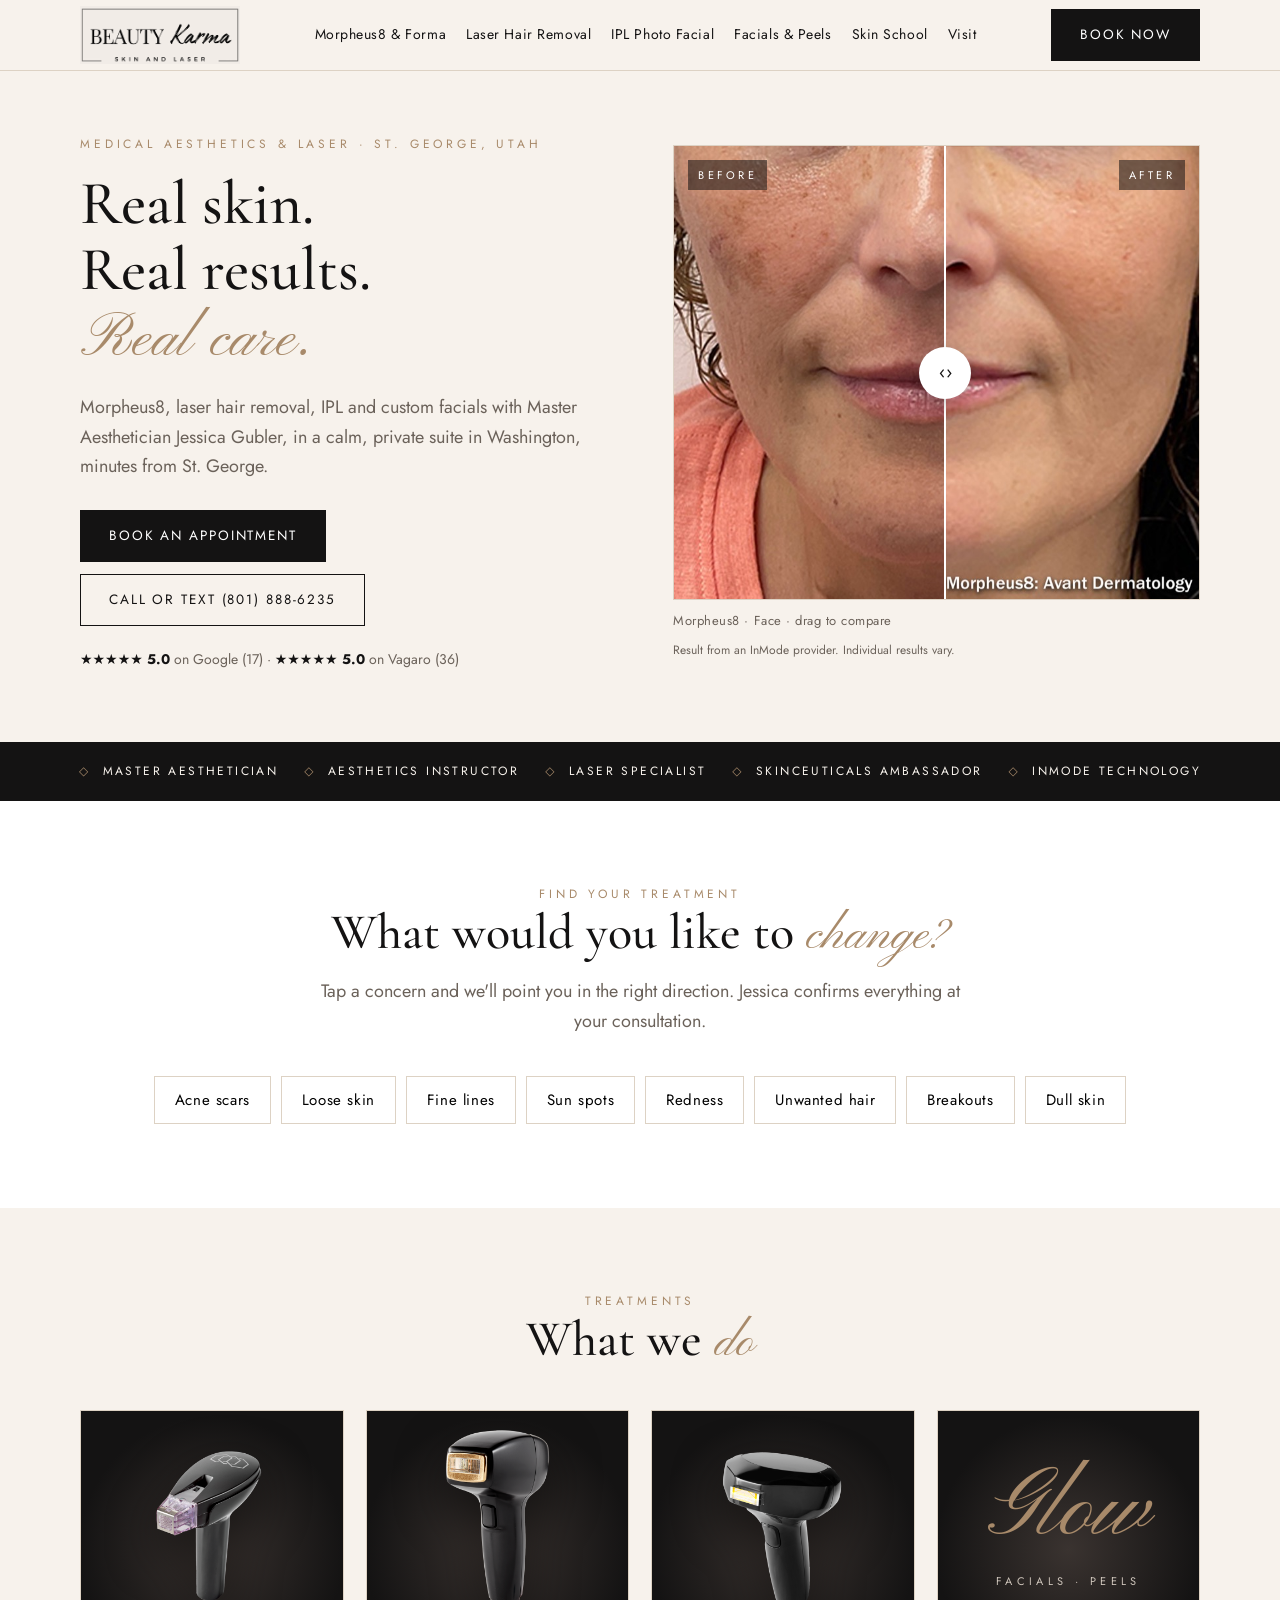
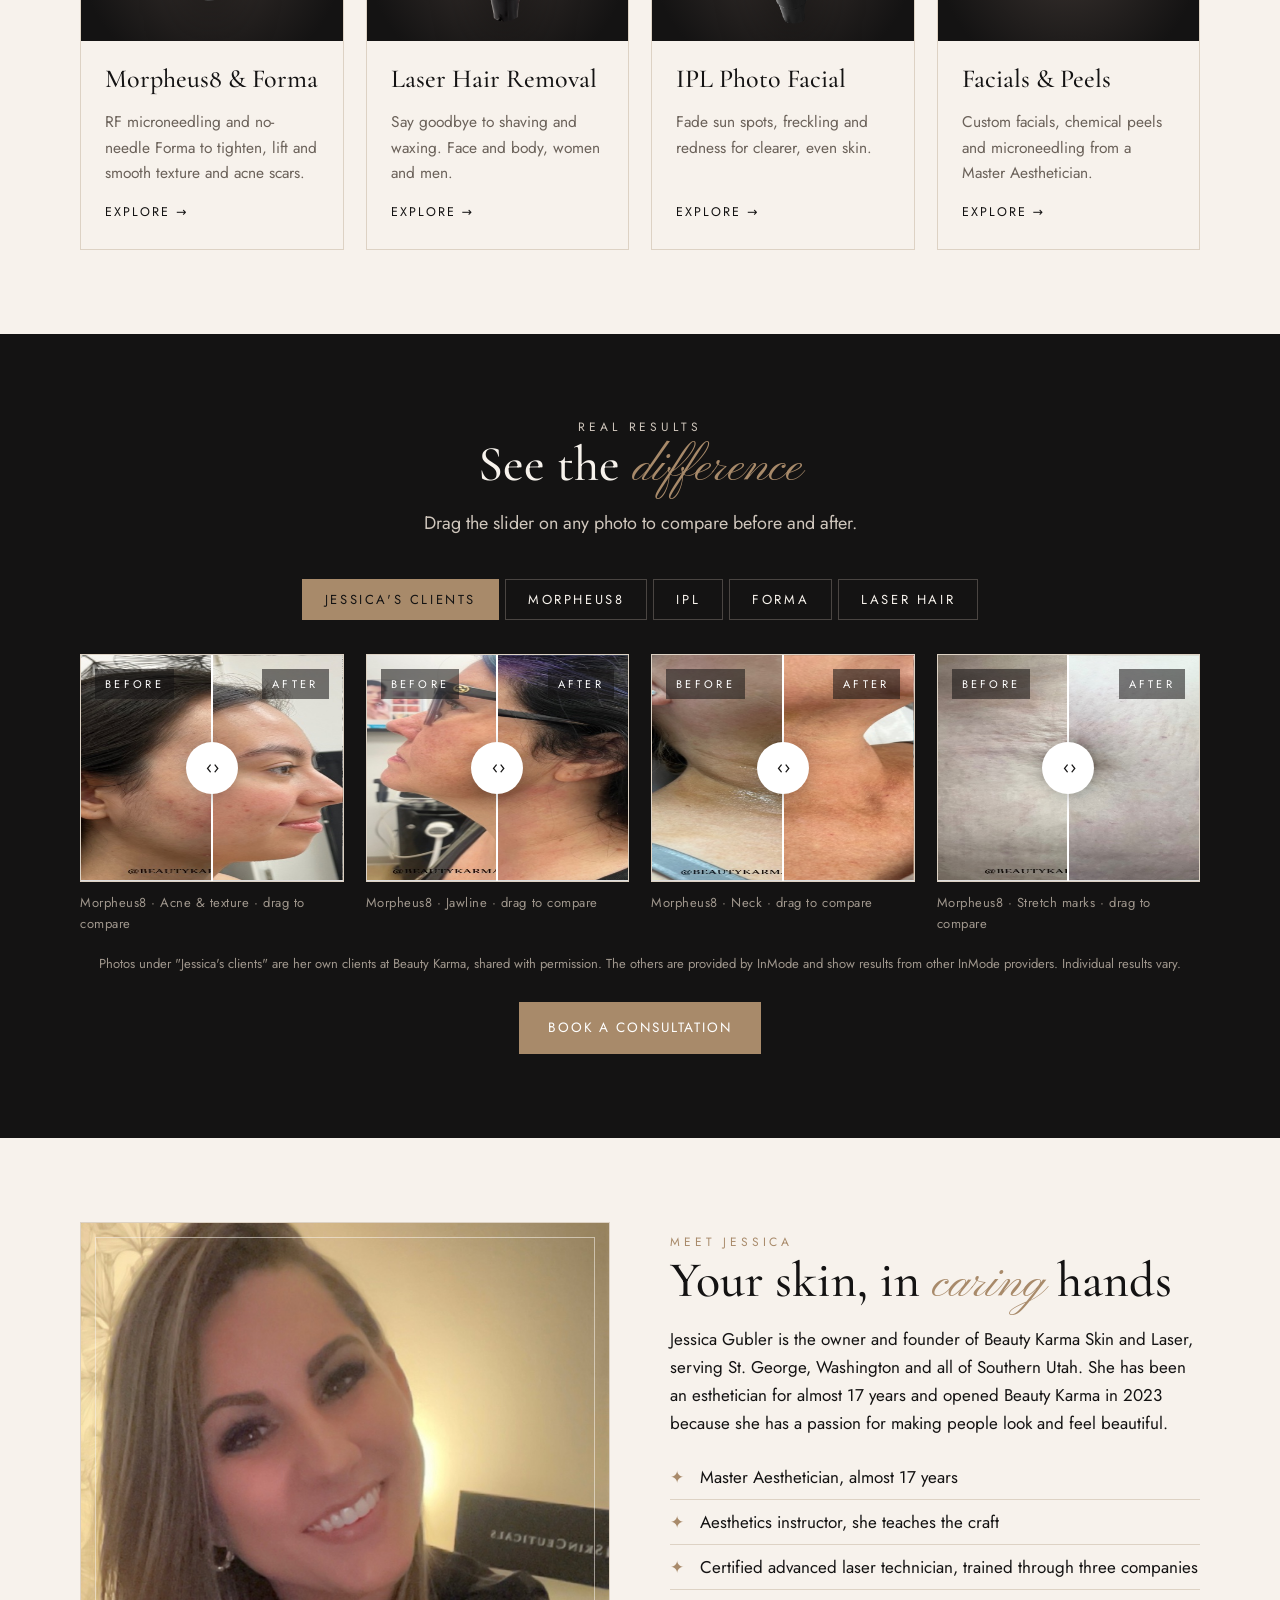
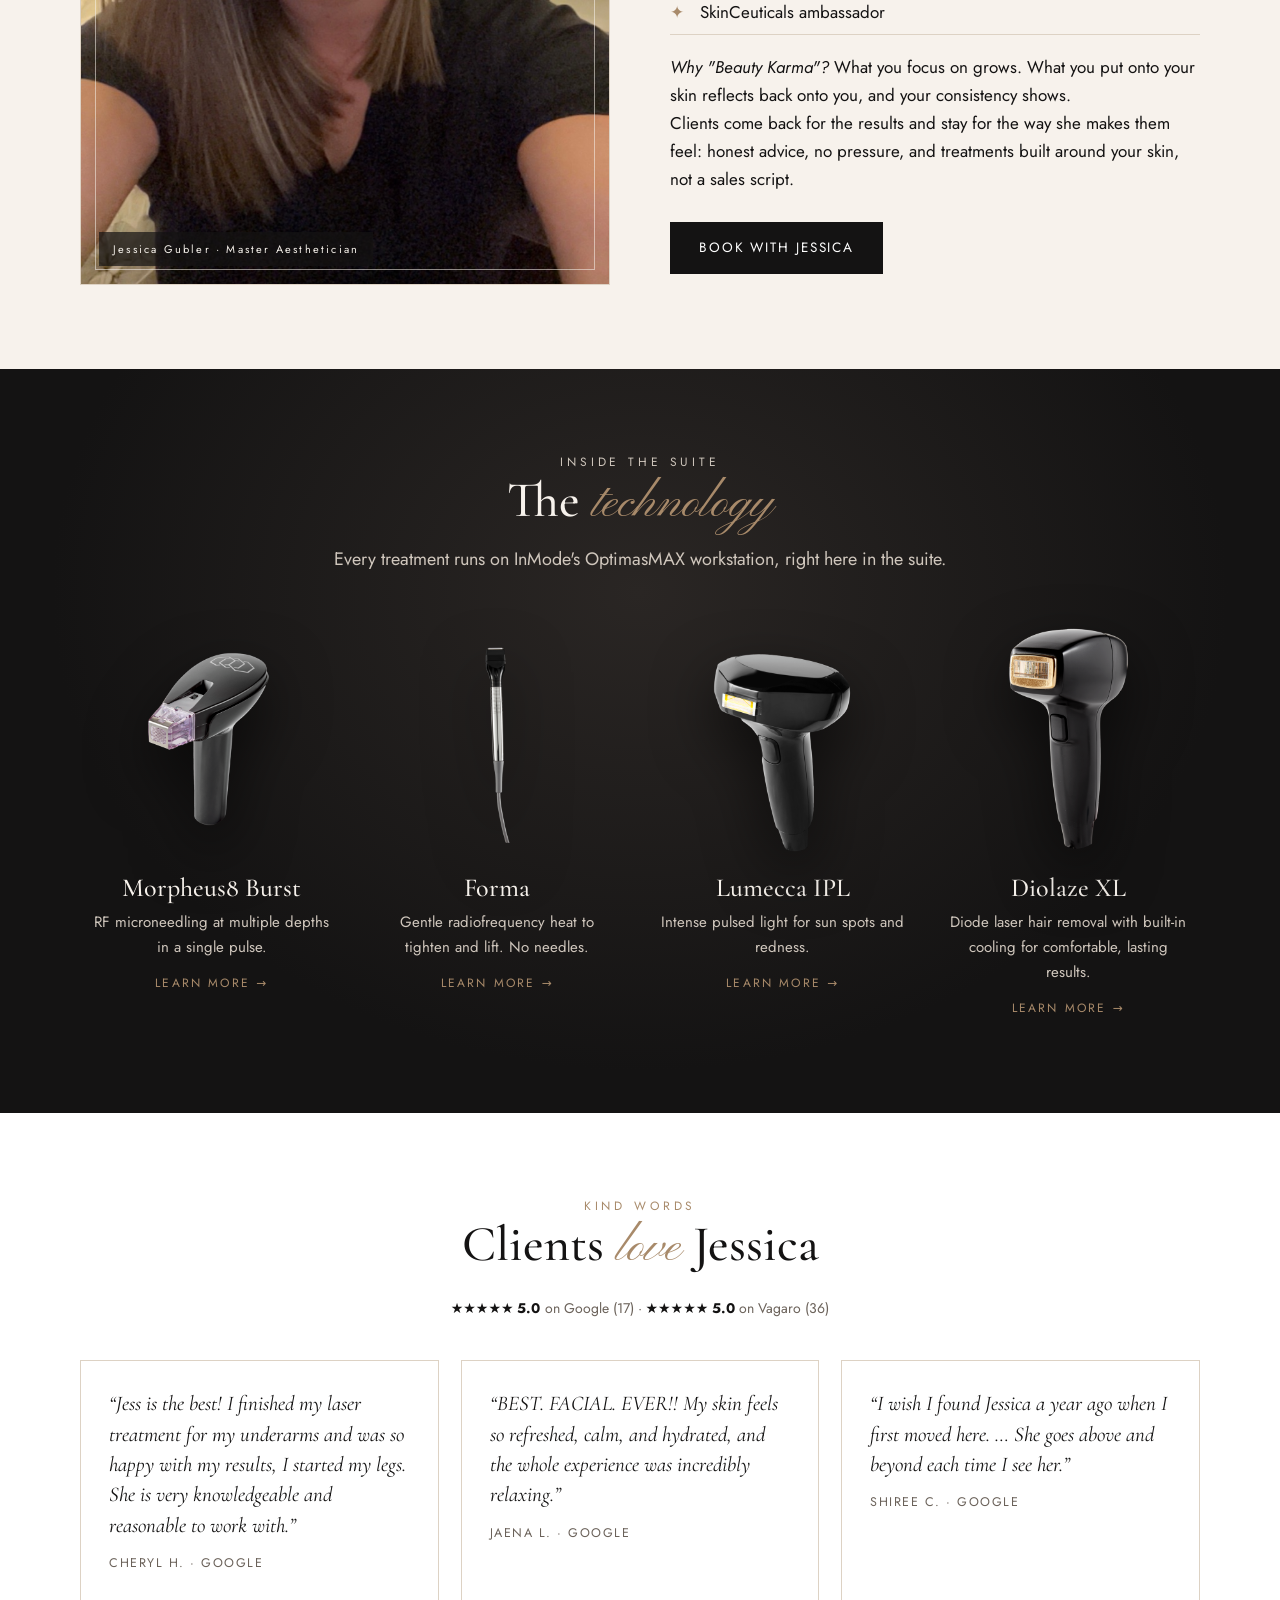
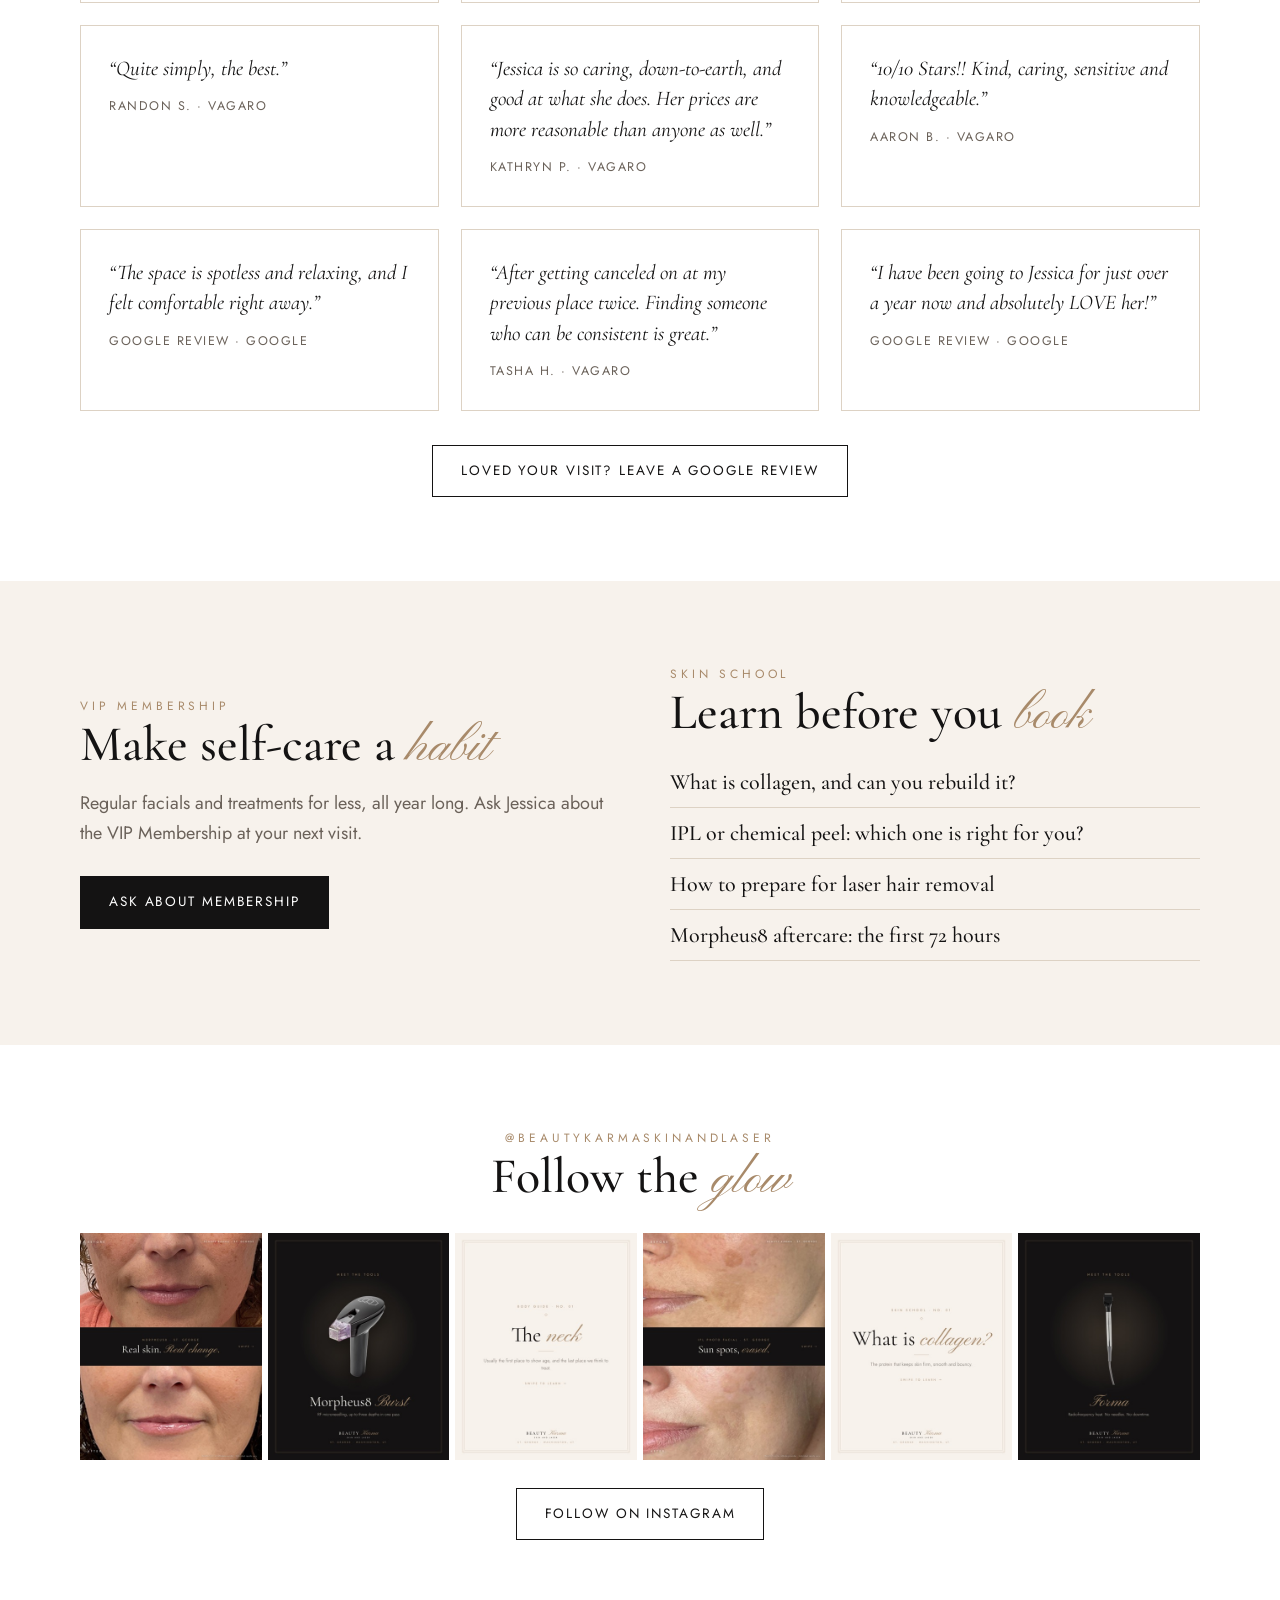
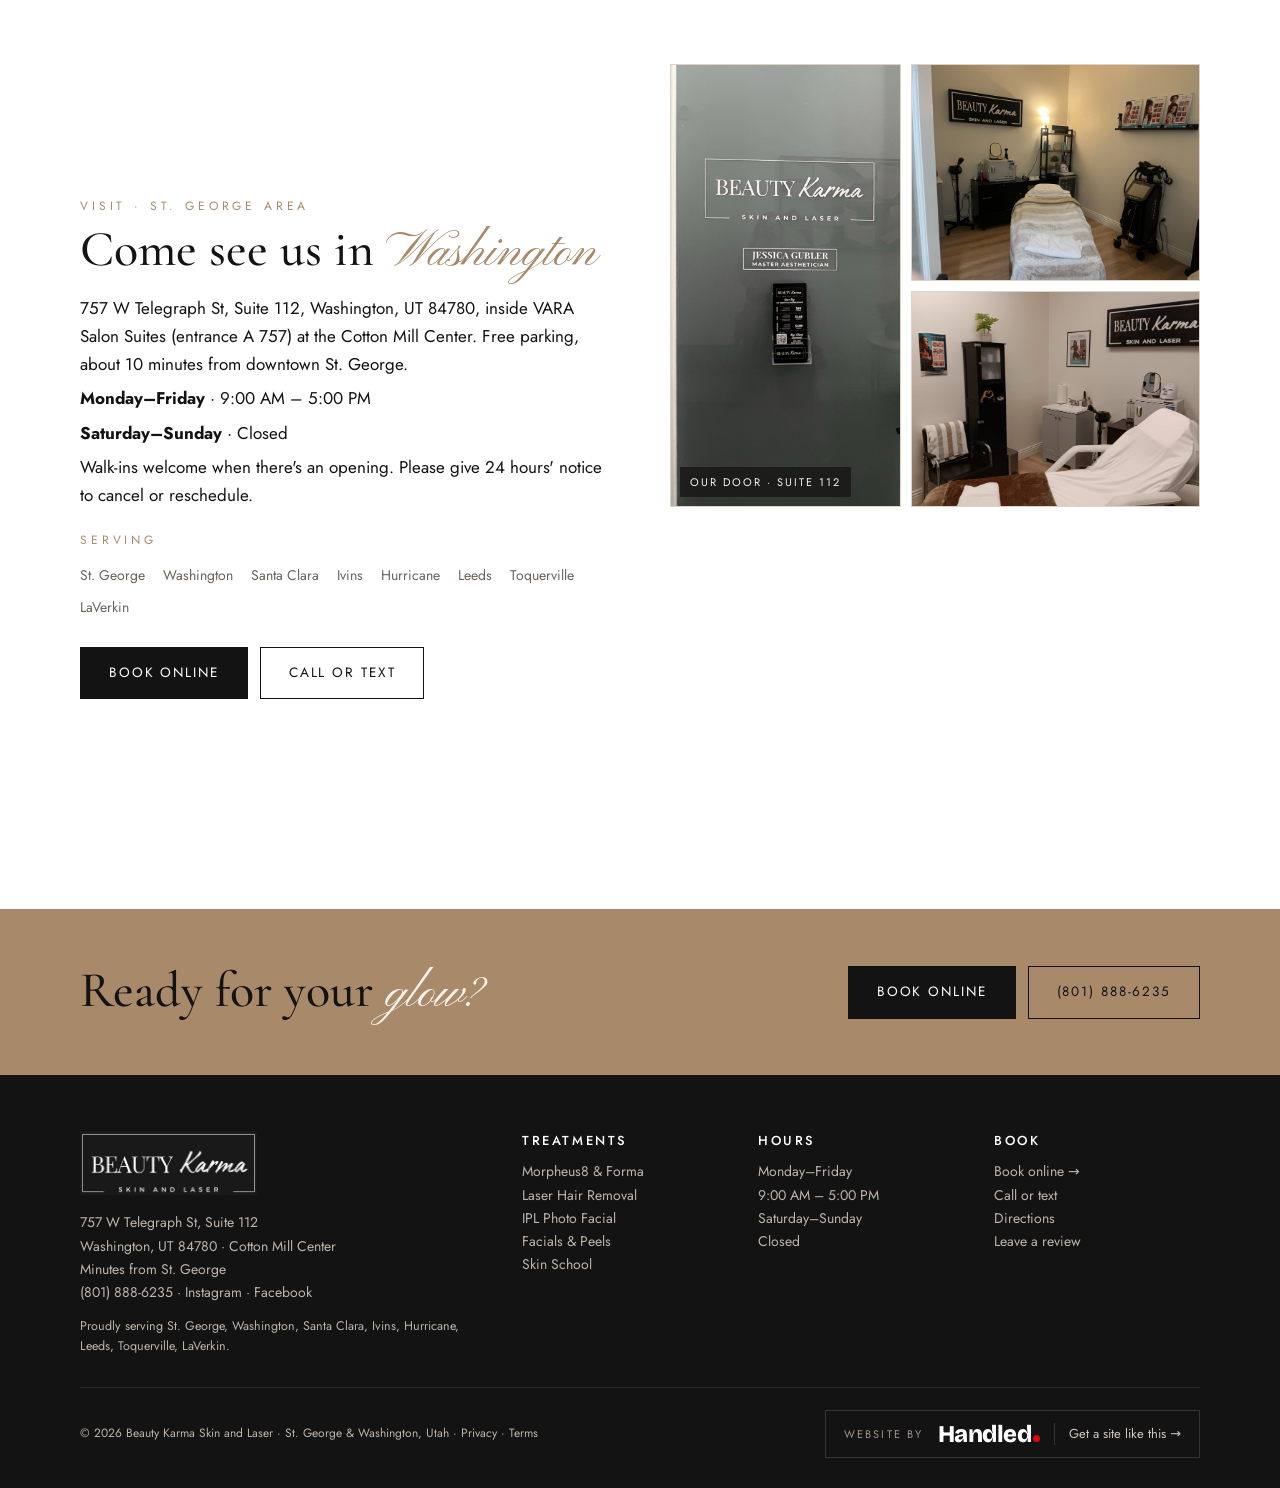
==== commit b7dda99a: "Meet Jessica: 17 years, laser certifications, why Beauty Karma Co-Authored-By: Claude Opus 5.5 <nore" ====
--- a/index.html
+++ b/index.html
@@ -50,9 +50,10 @@
 <section><div class="wrap split">
 <div class="portrait"><img src="/img/jessica.jpg" alt="Jessica Gubler, Master Aesthetician and owner of Beauty Karma Skin and Laser in Washington, Utah"><small class="cap">Jessica Gubler · Master Aesthetician</small></div>
 <div><p class="kicker">Meet Jessica</p><h2>Your skin, in <i>caring</i> hands</h2>
-<p>Jessica Gubler is the owner and founder of Beauty Karma Skin and Laser, serving St. George, Washington and all of Southern Utah.</p>
-<ul class="checks"><li>Master Aesthetician</li><li>Aesthetics instructor, she teaches the craft</li><li>Laser specialist on InMode technology</li><li>SkinCeuticals ambassador</li></ul>
-<p style="margin-top:18px">Clients come back for the results and stay for the way she makes them feel: honest advice, no pressure, and treatments built around your skin, not a sales script.</p>
+<p>Jessica Gubler is the owner and founder of Beauty Karma Skin and Laser, serving St. George, Washington and all of Southern Utah. She has been an esthetician for almost 17 years and opened Beauty Karma in 2023 because she has a passion for making people look and feel beautiful.</p>
+<ul class="checks"><li>Master Aesthetician, almost 17 years</li><li>Aesthetics instructor, she teaches the craft</li><li>Certified advanced laser technician, trained through three companies</li><li>SkinCeuticals ambassador</li></ul>
+<p style="margin-top:18px"><i>Why "Beauty Karma"?</i> What you focus on grows. What you put onto your skin reflects back onto you, and your consistency shows.</p>
+<p>Clients come back for the results and stay for the way she makes them feel: honest advice, no pressure, and treatments built around your skin, not a sales script.</p>
 <div class="cta"><a class="btn" href="https://www.vagaro.com/beautykarmaskinandlaser/book-now">Book with Jessica</a></div></div>
 </div></section>
 
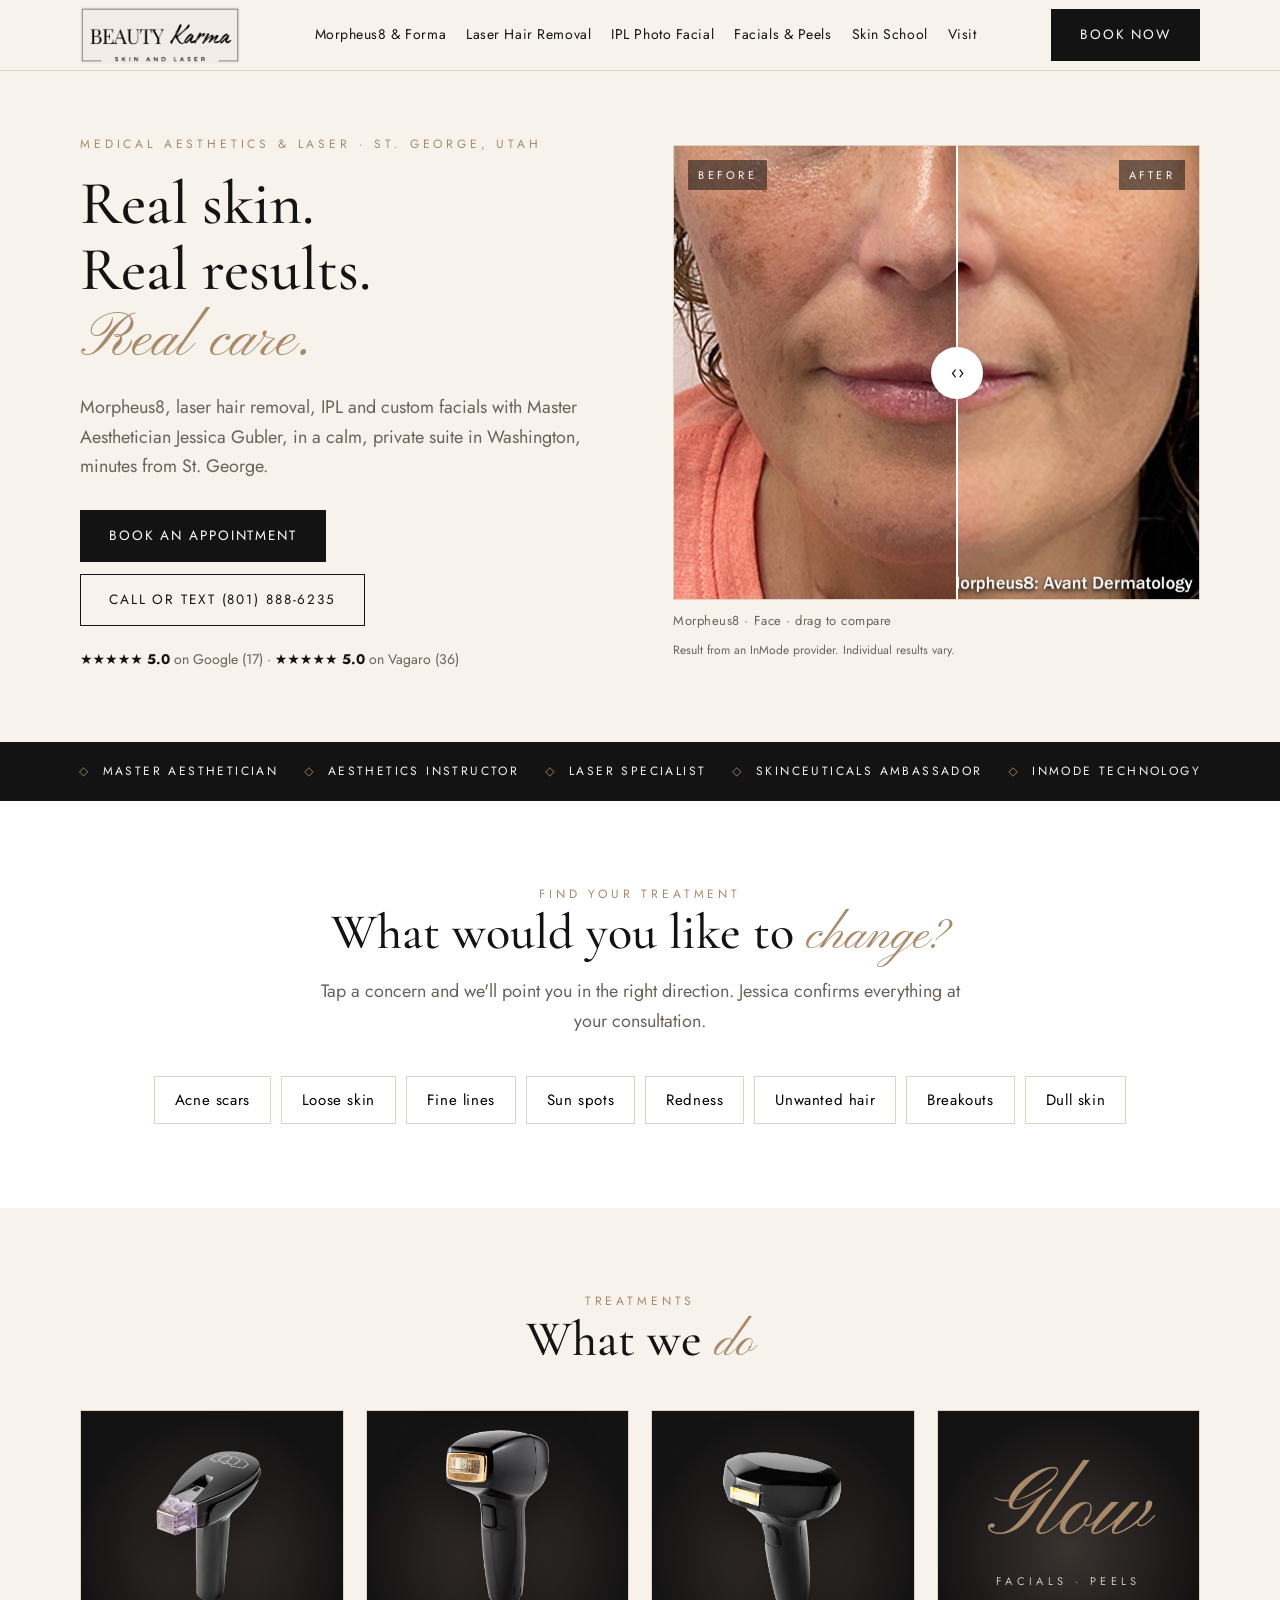
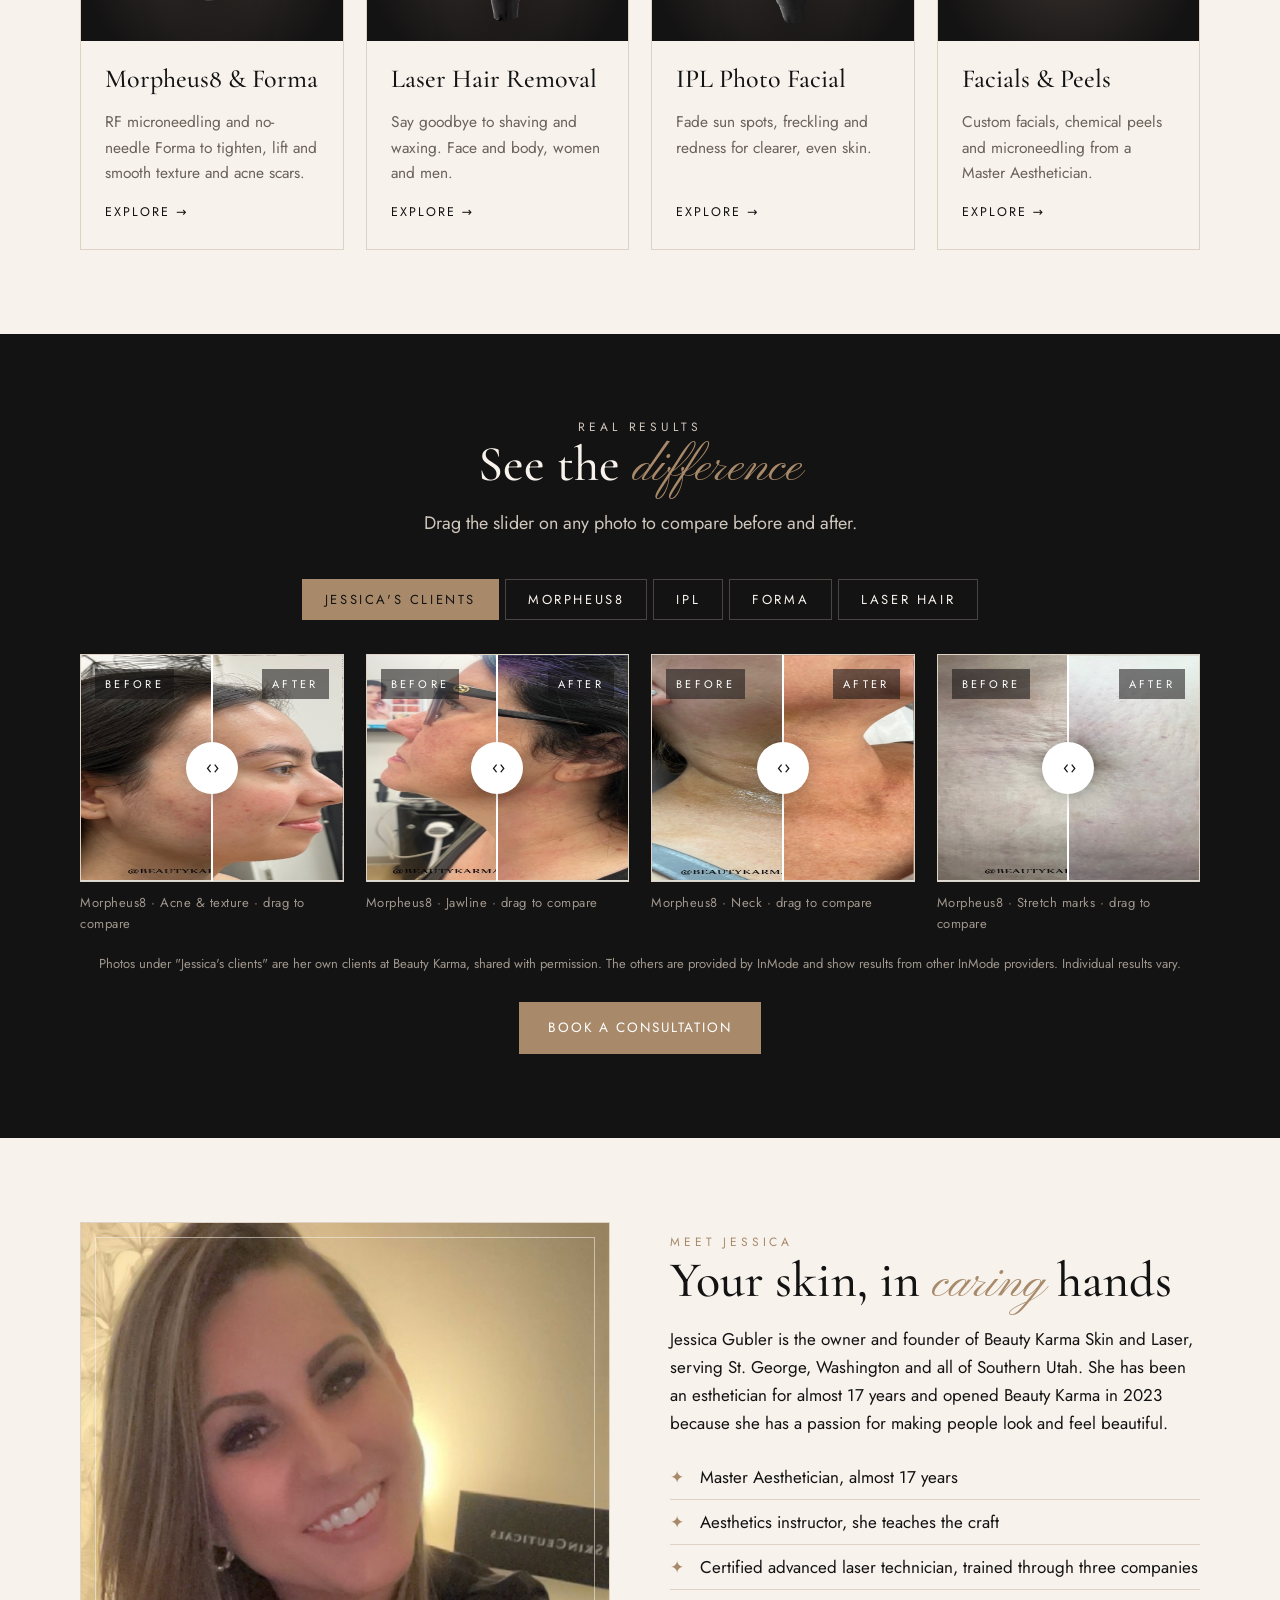
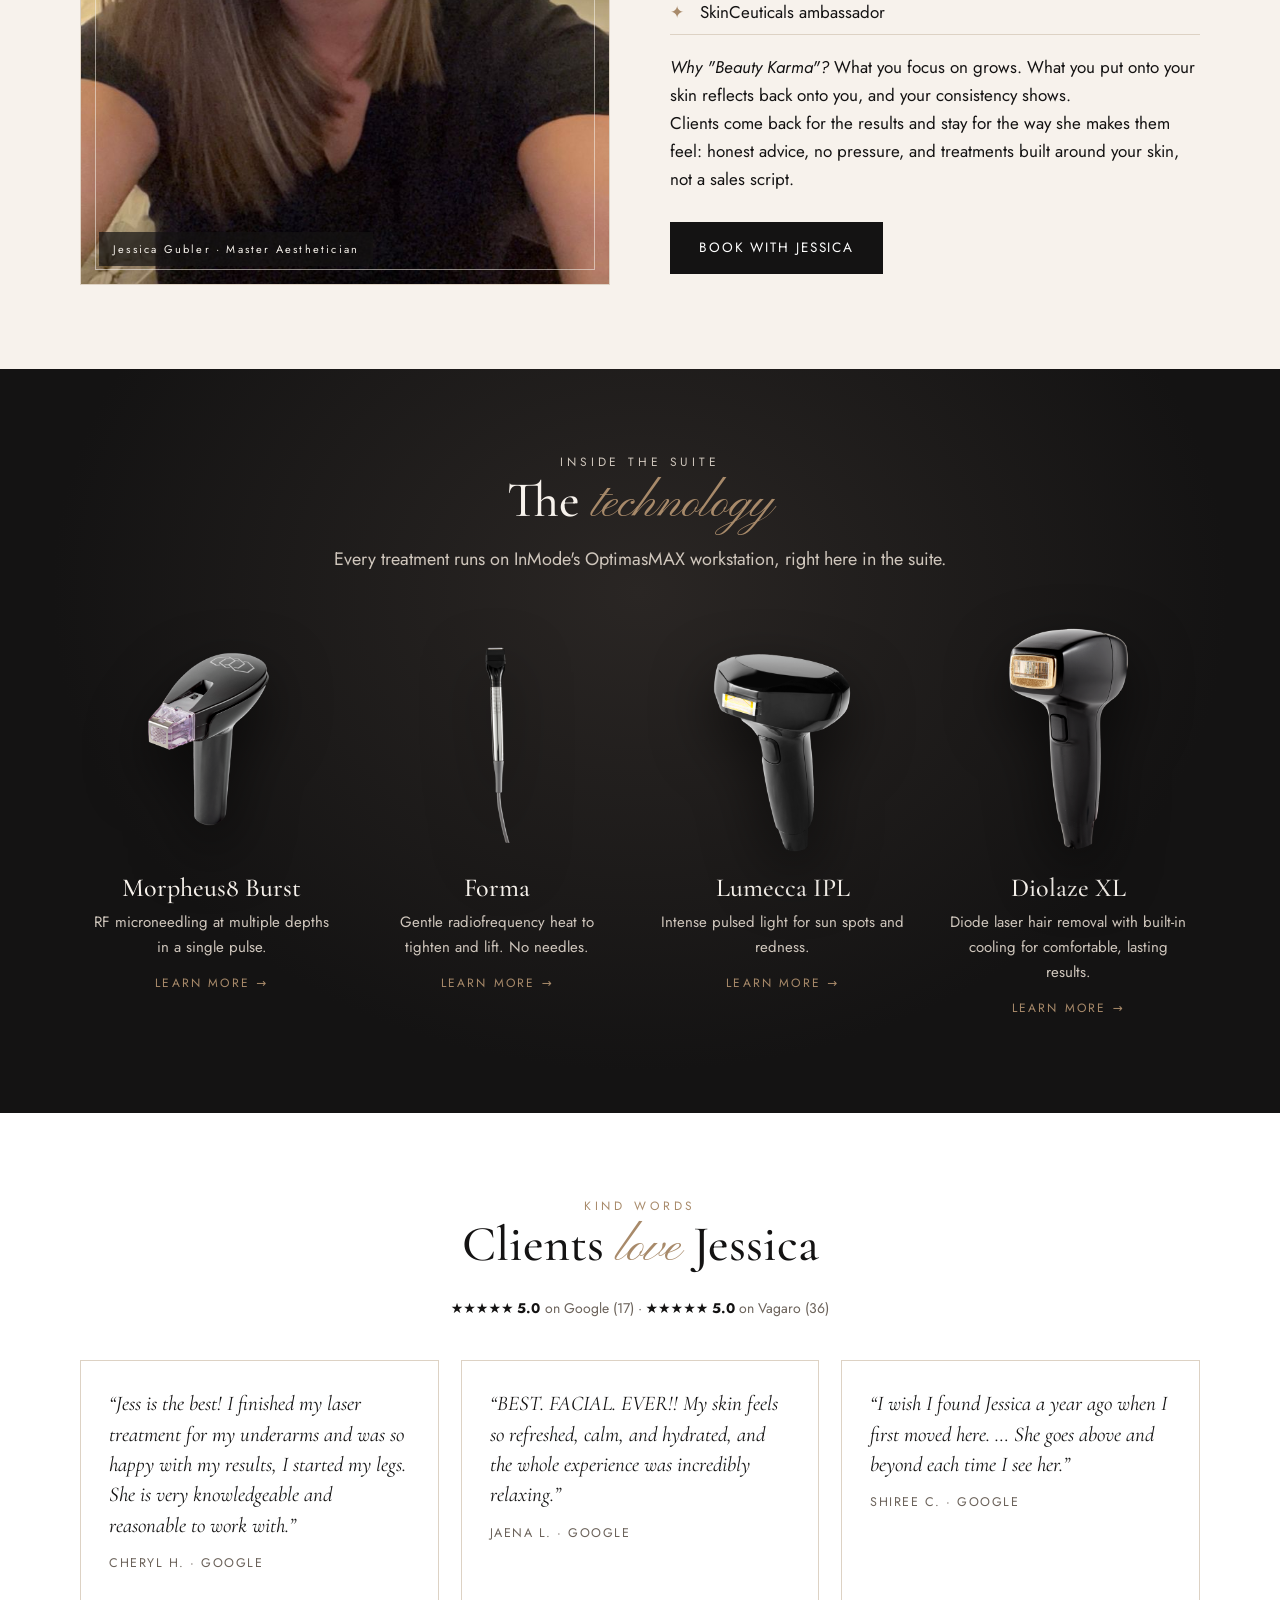
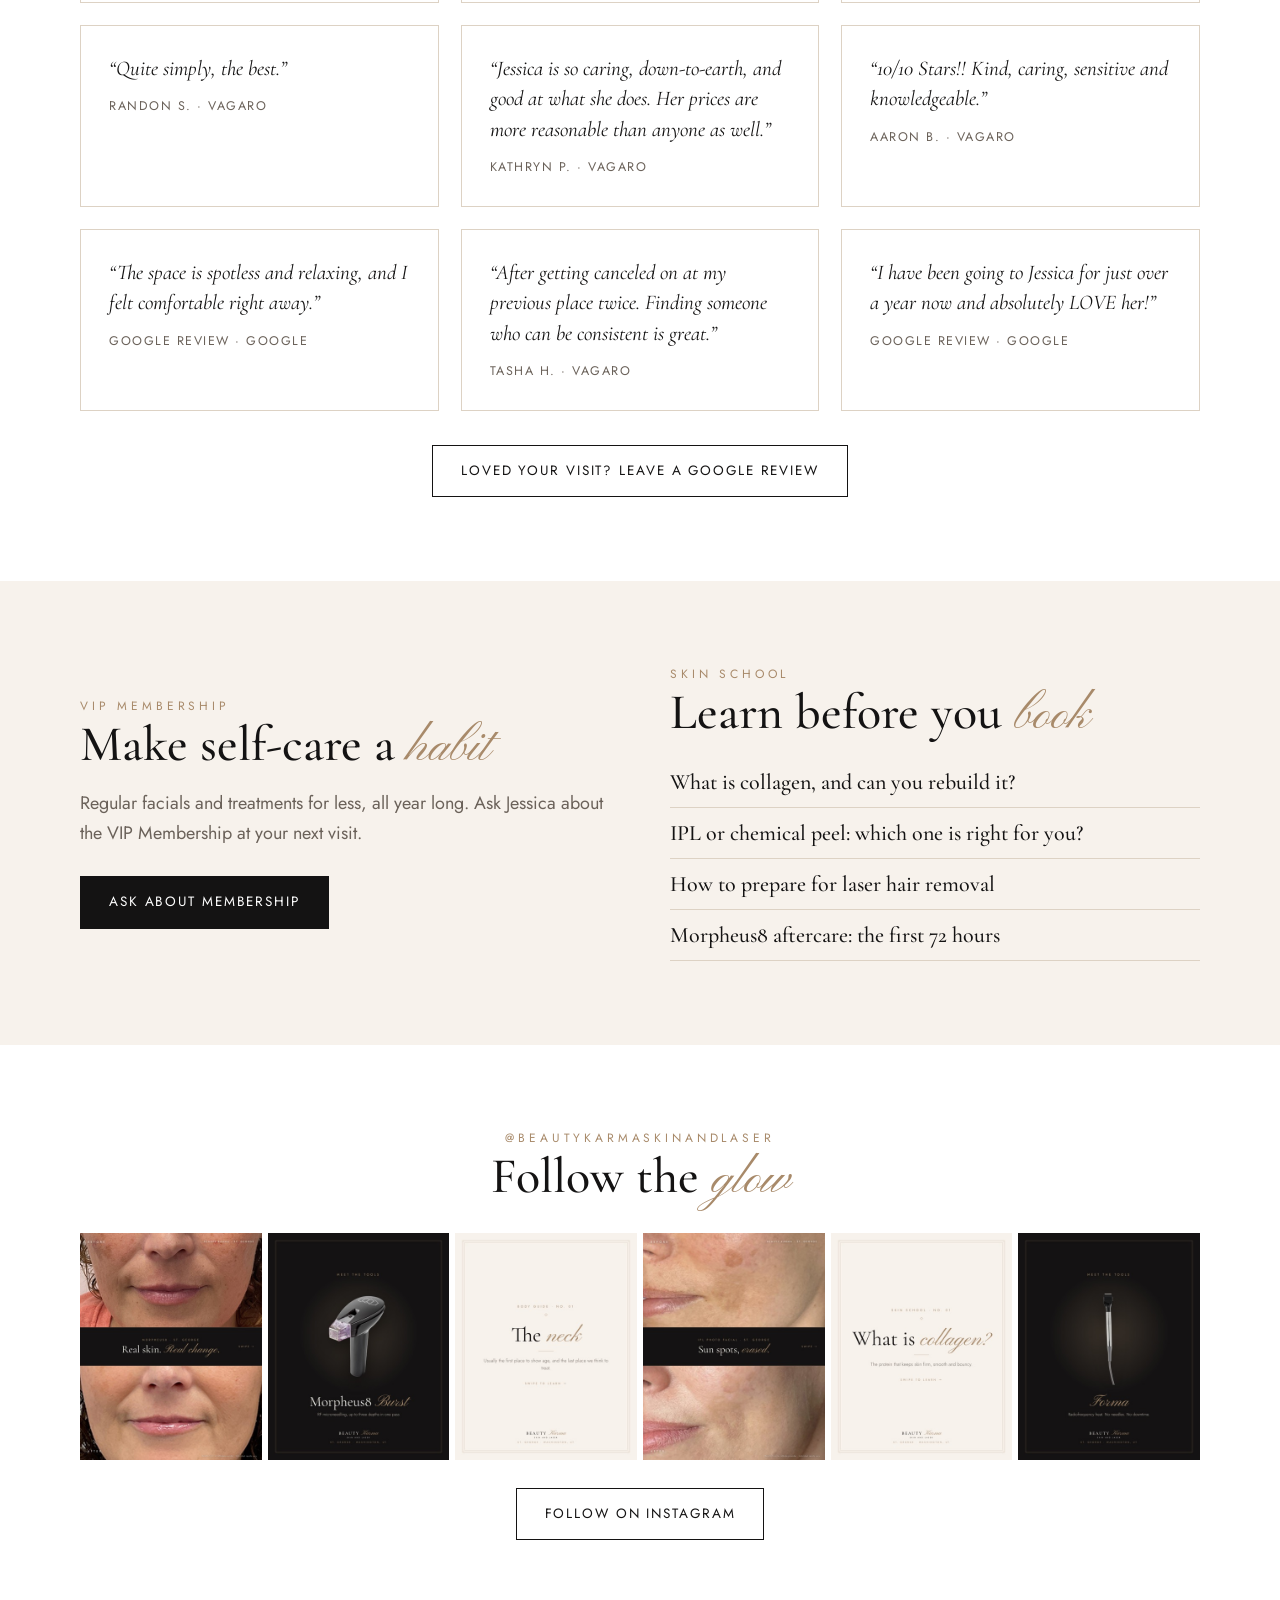
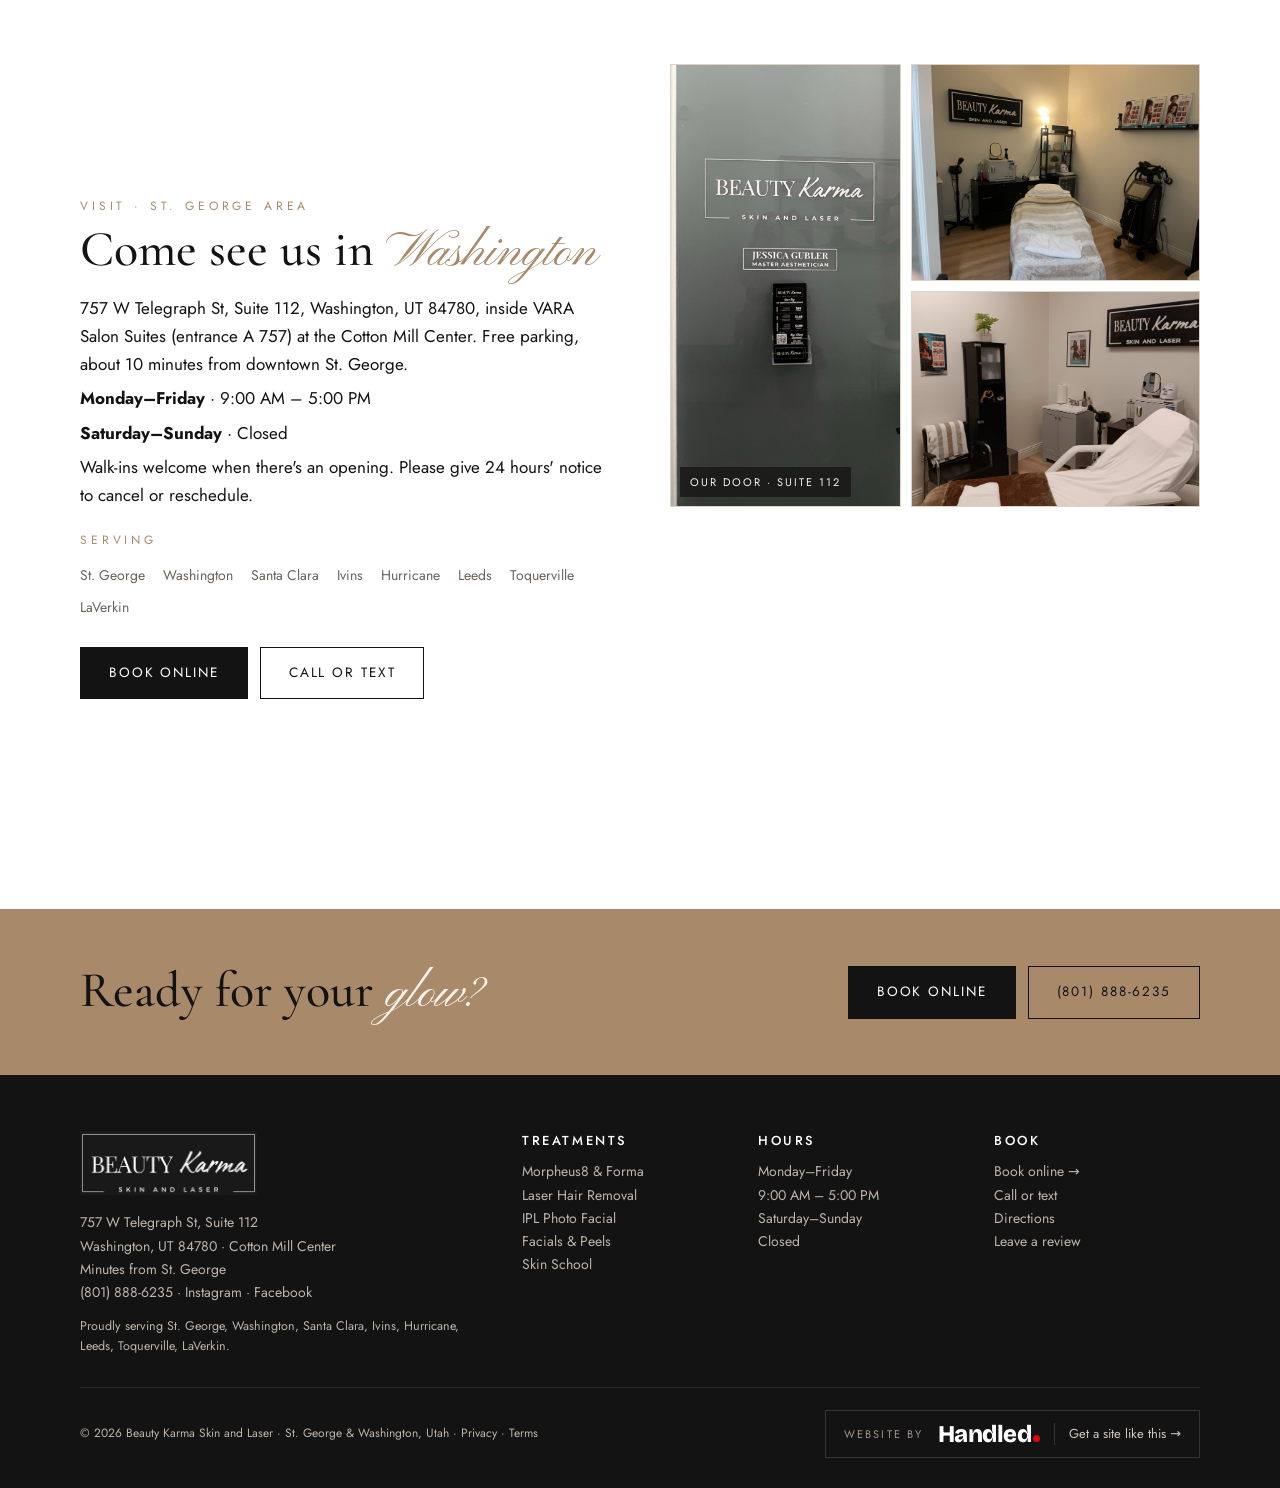
==== commit ddab1a78: "Speed: Google Fonts load in the background, first image fetched early, hero device photos sized, sma" ====
--- a/index.html
+++ b/index.html
@@ -8,7 +8,7 @@
 <meta property="og:description" content="Beauty Karma Skin and Laser in St. George &amp; Washington, UT: Morpheus8, laser hair removal, IPL photofacials, chemical peels and custom facials with Master Aesthetician Jessica Gubler. 5.0★ on Google."><meta property="og:image" content="https://beautykarmaskinandlaser.com/img/og.jpg">
 <meta property="og:image:width" content="1200"><meta property="og:image:height" content="630"><meta name="twitter:card" content="summary_large_image">
 <meta name="theme-color" content="#141313">
-<link href="https://fonts.googleapis.com/css2?family=Bricolage+Grotesque:wght@800&amp;text=Handled&amp;display=swap" rel="stylesheet"><link rel="preconnect" href="https://fonts.googleapis.com"><link rel="preconnect" href="https://fonts.gstatic.com" crossorigin><link href="https://fonts.googleapis.com/css2?family=Cormorant+Garamond:ital,wght@0,500;1,500&family=Jost:wght@400;500&family=Pinyon+Script&display=swap" rel="stylesheet"><link rel="stylesheet" href="/style.css">
+<link rel="preconnect" href="https://fonts.googleapis.com"><link rel="preconnect" href="https://fonts.gstatic.com" crossorigin><link rel="stylesheet" href="https://fonts.googleapis.com/css2?family=Bricolage+Grotesque:wght@800&amp;text=Handled&amp;display=swap" media="print" onload="this.media='all'"><link rel="stylesheet" href="https://fonts.googleapis.com/css2?family=Cormorant+Garamond:ital,wght@0,500;1,500&family=Jost:wght@400;500&family=Pinyon+Script&display=swap" media="print" onload="this.media='all'"><noscript><link rel="stylesheet" href="https://fonts.googleapis.com/css2?family=Bricolage+Grotesque:wght@800&amp;text=Handled&amp;display=swap"><link rel="stylesheet" href="https://fonts.googleapis.com/css2?family=Cormorant+Garamond:ital,wght@0,500;1,500&family=Jost:wght@400;500&family=Pinyon+Script&display=swap"></noscript><link rel="preload" as="image" href="/img/ba-m8-face.jpg" fetchpriority="high"><link rel="stylesheet" href="/style.css">
 <script type="application/ld+json">{"@context": "https://schema.org", "@type": ["HealthAndBeautyBusiness", "MedicalBusiness"], "name": "Beauty Karma Skin and Laser", "url": "https://beautykarmaskinandlaser.com/", "telephone": "+18018886235", "image": "https://beautykarmaskinandlaser.com/img/og.jpg", "priceRange": "$$", "address": {"@type": "PostalAddress", "streetAddress": "757 W Telegraph St, Suite 112", "addressLocality": "Washington", "addressRegion": "UT", "postalCode": "84780", "addressCountry": "US"}, "geo": {"@type": "GeoCoordinates", "latitude": 37.1274348, "longitude": -113.5224998}, "openingHoursSpecification": [{"@type": "OpeningHoursSpecification", "dayOfWeek": ["Monday", "Tuesday", "Wednesday", "Thursday", "Friday"], "opens": "09:00", "closes": "17:00"}], "founder": {"@type": "Person", "name": "Jessica Gubler", "jobTitle": "Master Aesthetician"}, "sameAs": ["https://www.instagram.com/beautykarmaskinandlaser", "https://www.facebook.com/beautykarmaskinandlaser", "https://www.vagaro.com/beautykarmaskinandlaser"], "areaServed": ["St. George", "Washington", "Santa Clara", "Ivins", "Hurricane", "Leeds", "Toquerville", "LaVerkin"]}</script></head><body><header class="top"><div class="wrap">
 <a class="logo" href="/" aria-label="Beauty Karma Skin and Laser home"><img class="lg lg-light" src="/img/logo.jpg" alt="Beauty Karma Skin and Laser"></a>
 <nav class="nav" id="nav"><a href="/morpheus8/">Morpheus8 &amp; Forma</a><a href="/laser-hair-removal/">Laser Hair Removal</a><a href="/ipl-photofacial/">IPL Photo Facial</a><a href="/facials-and-peels/">Facials &amp; Peels</a><a href="/skin-school/">Skin School</a><a href="/#visit">Visit</a></nav>
--- a/style.css
+++ b/style.css
@@ -104,7 +104,7 @@
 /* treatment page */
 .thero .wrap{display:grid;grid-template-columns:1.1fr .9fr;gap:50px;align-items:center}
 .thero .devs{display:flex;justify-content:center;gap:10px;background:radial-gradient(circle at 50% 55%,#3a3330 0%,var(--ink) 70%);padding:40px 20px;min-height:420px;align-items:center}
-.thero .devs img{max-height:360px;filter:drop-shadow(0 24px 30px rgba(0,0,0,.6))}
+.thero .devs img{max-height:360px;width:auto;height:auto;filter:drop-shadow(0 24px 30px rgba(0,0,0,.6))}
 .areas{display:flex;flex-wrap:wrap;gap:10px;margin-top:20px}
 .areas span{border:1px solid var(--line);padding:9px 16px;font-size:14px;background:#fff}
 .price{display:flex;justify-content:space-between;border-bottom:1px dashed var(--line);padding:14px 0;font-size:18px}
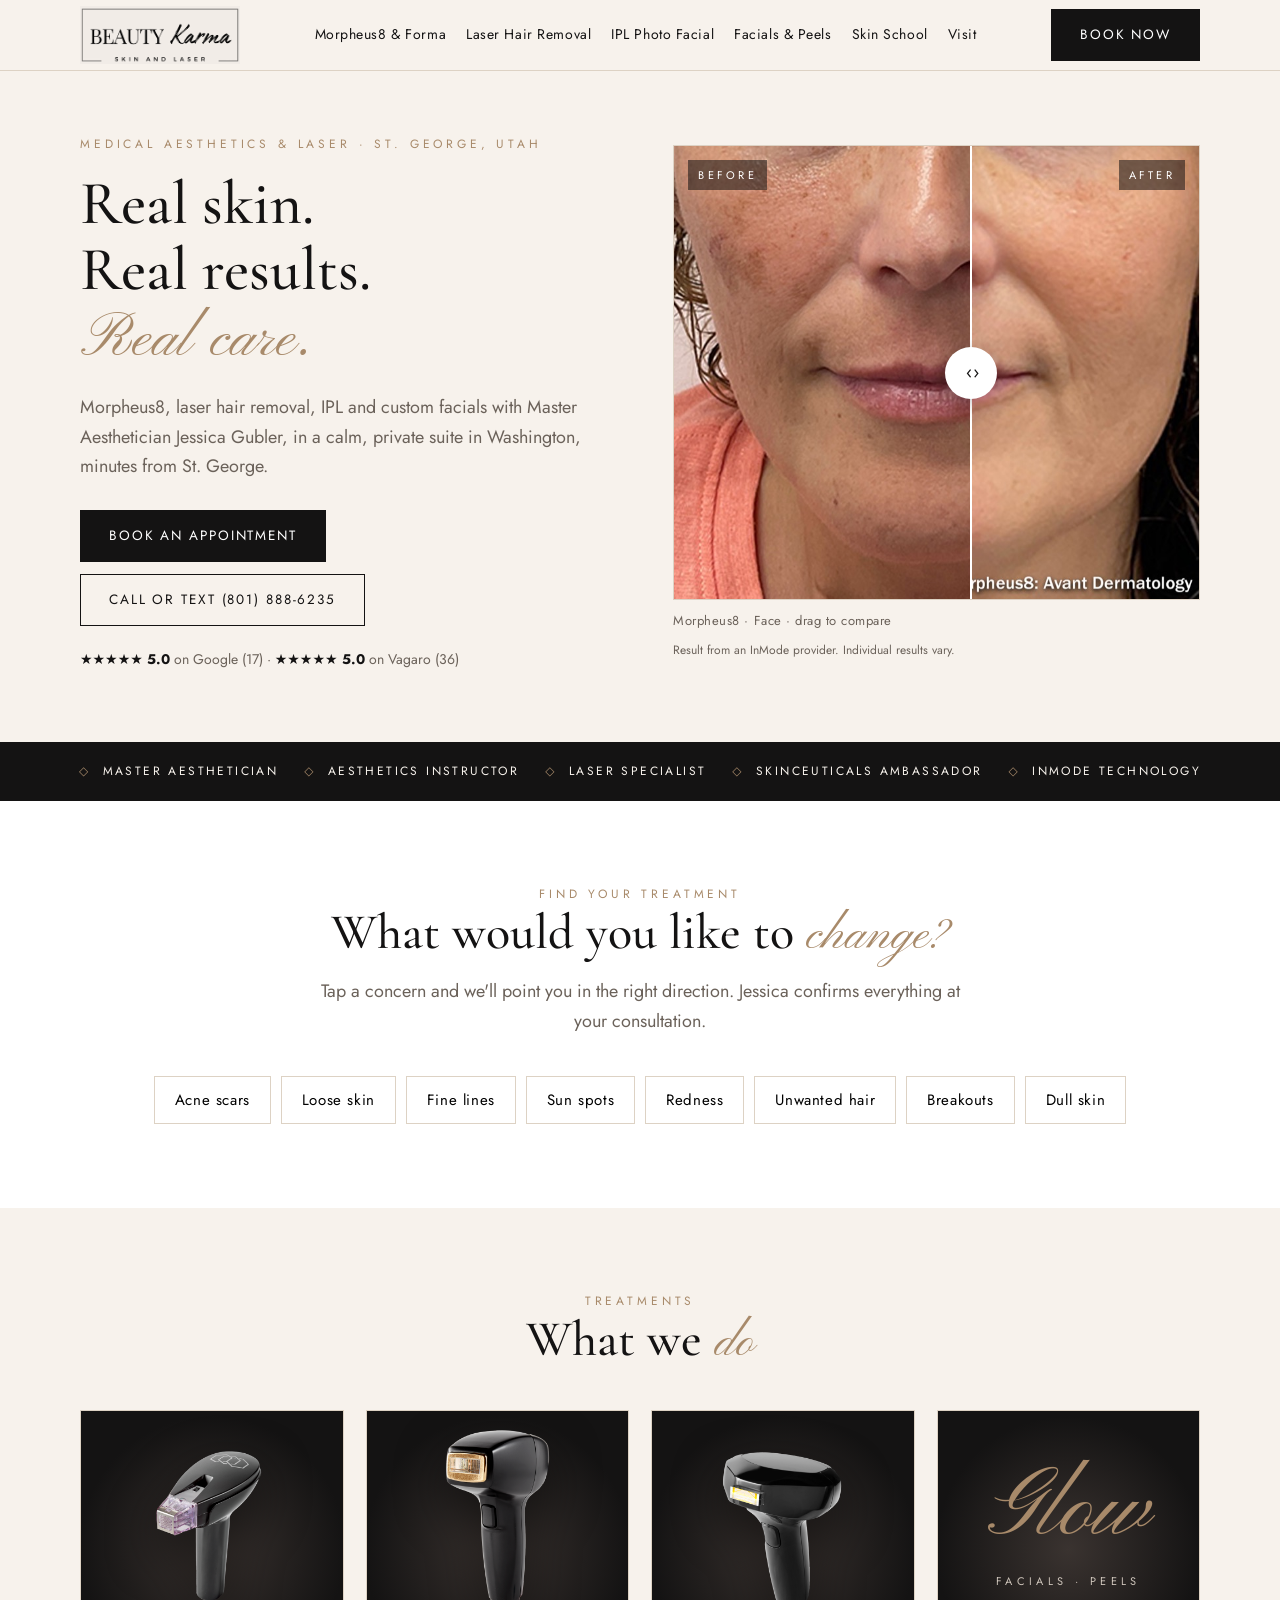
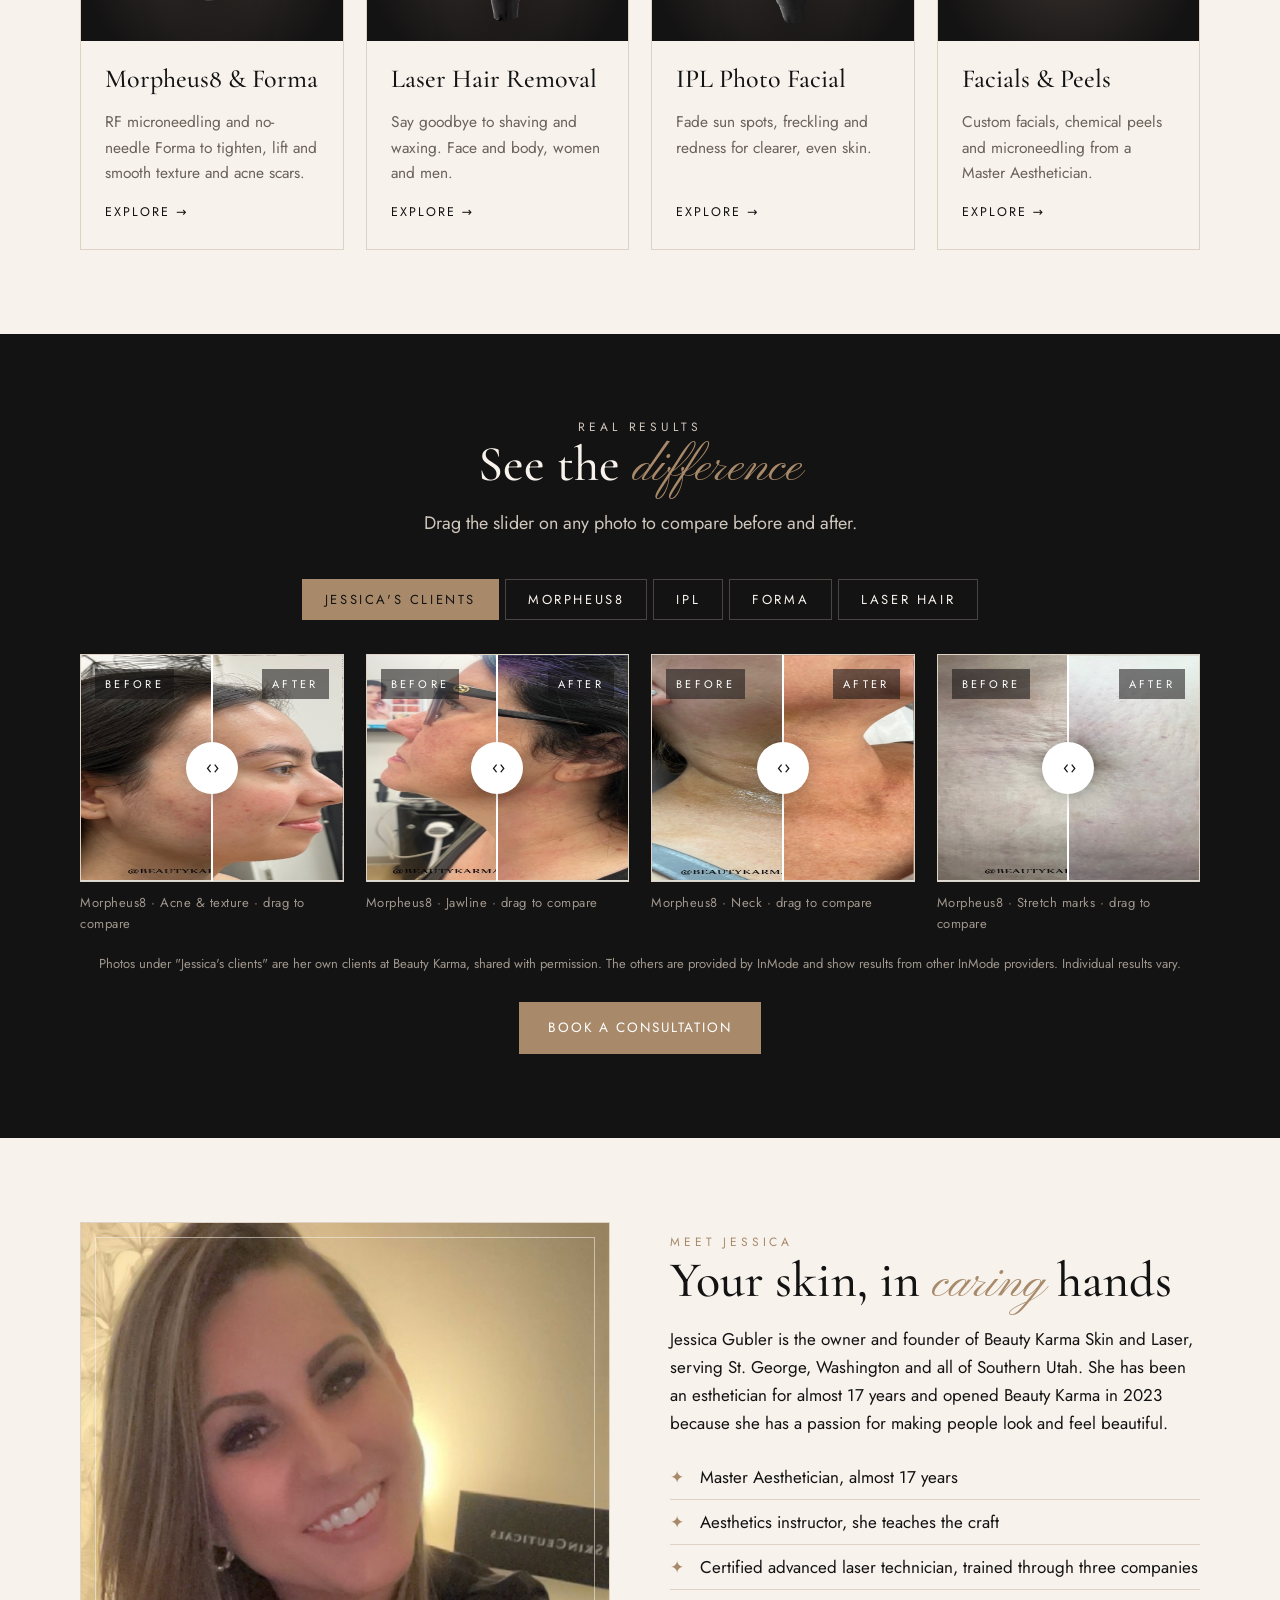
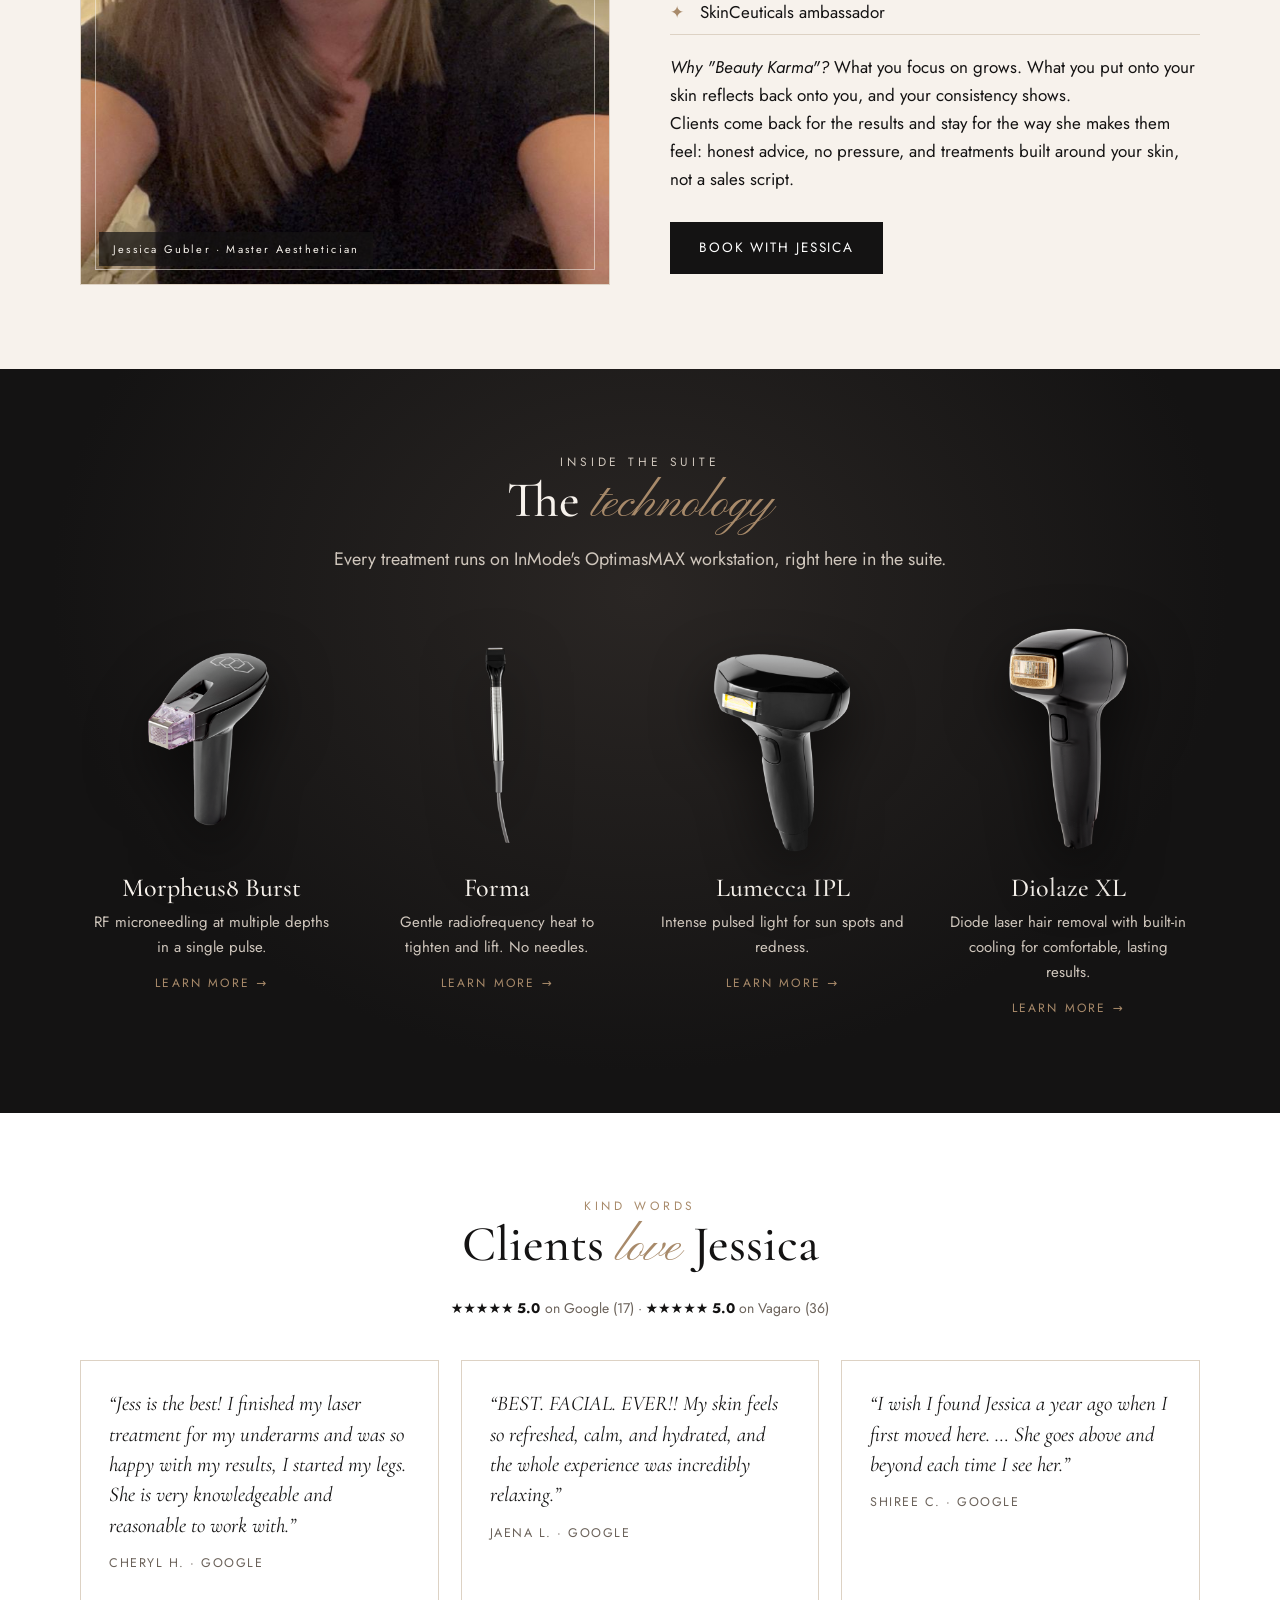
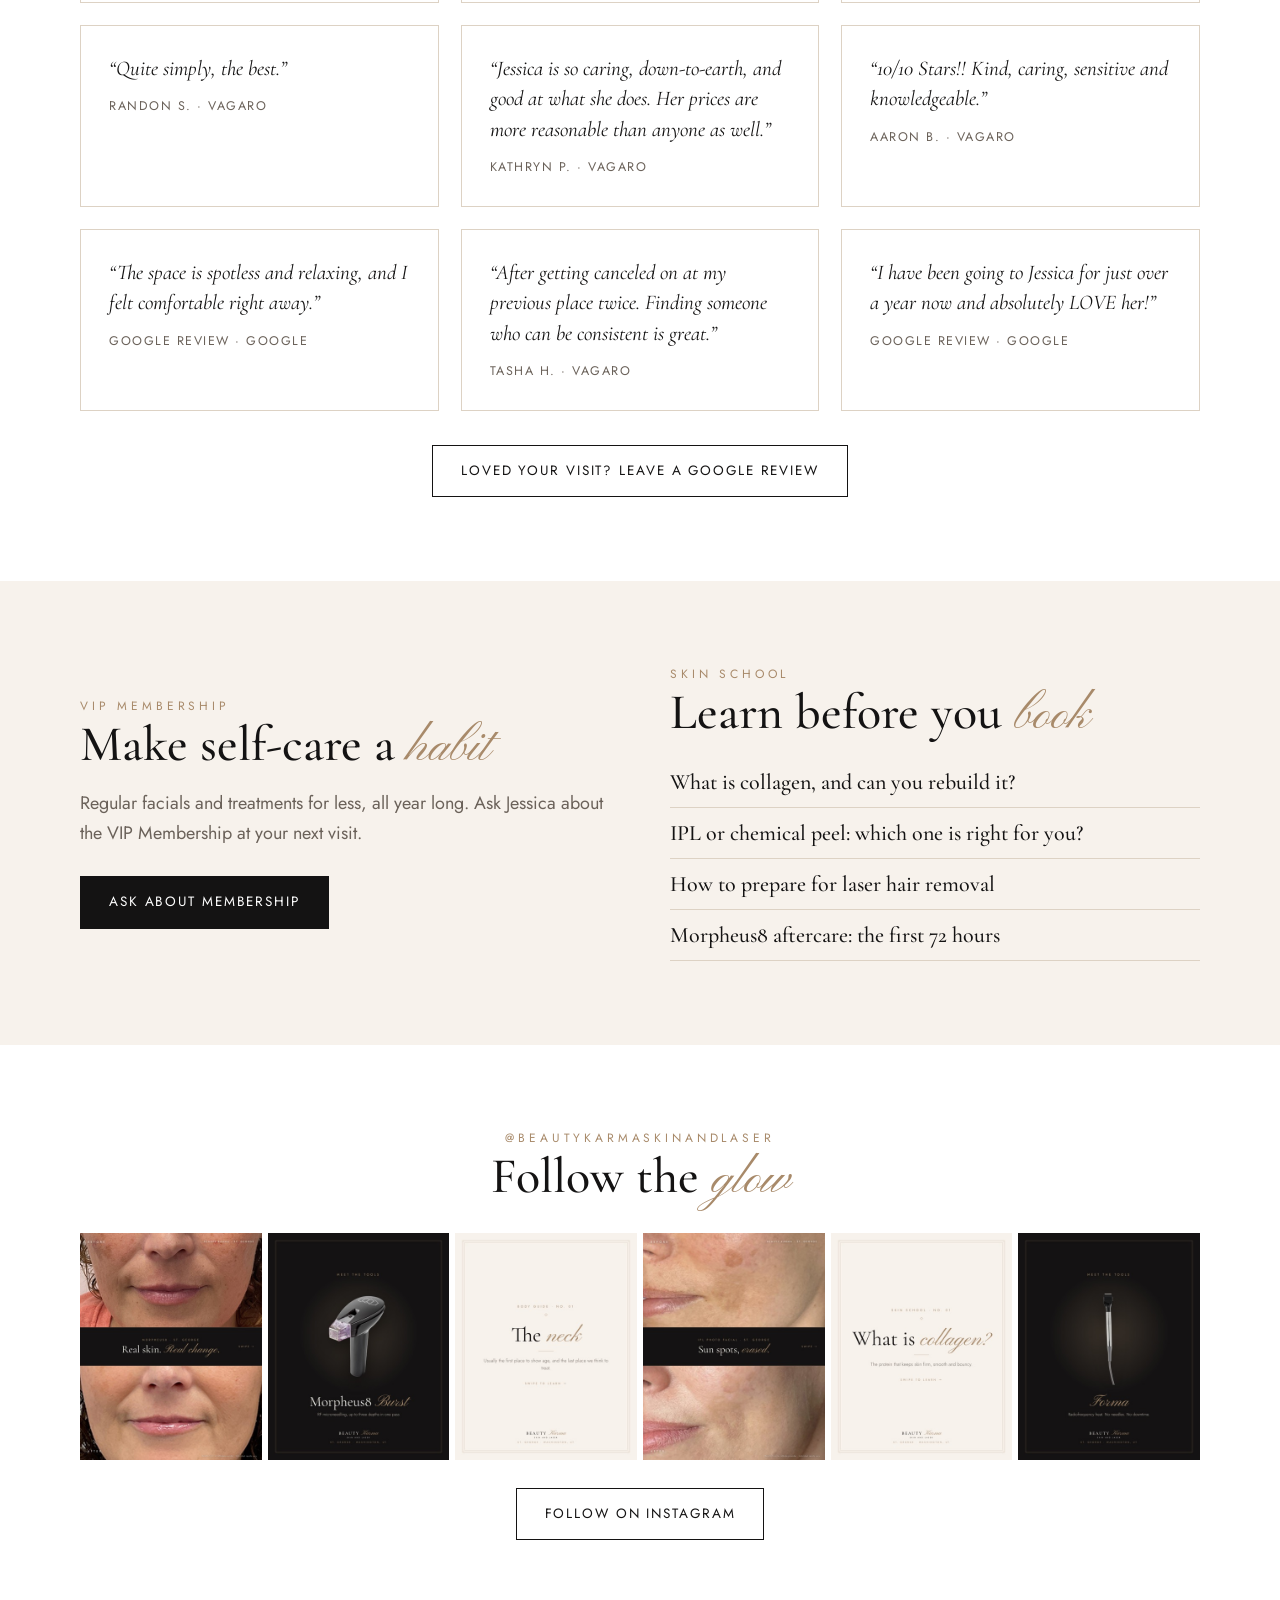
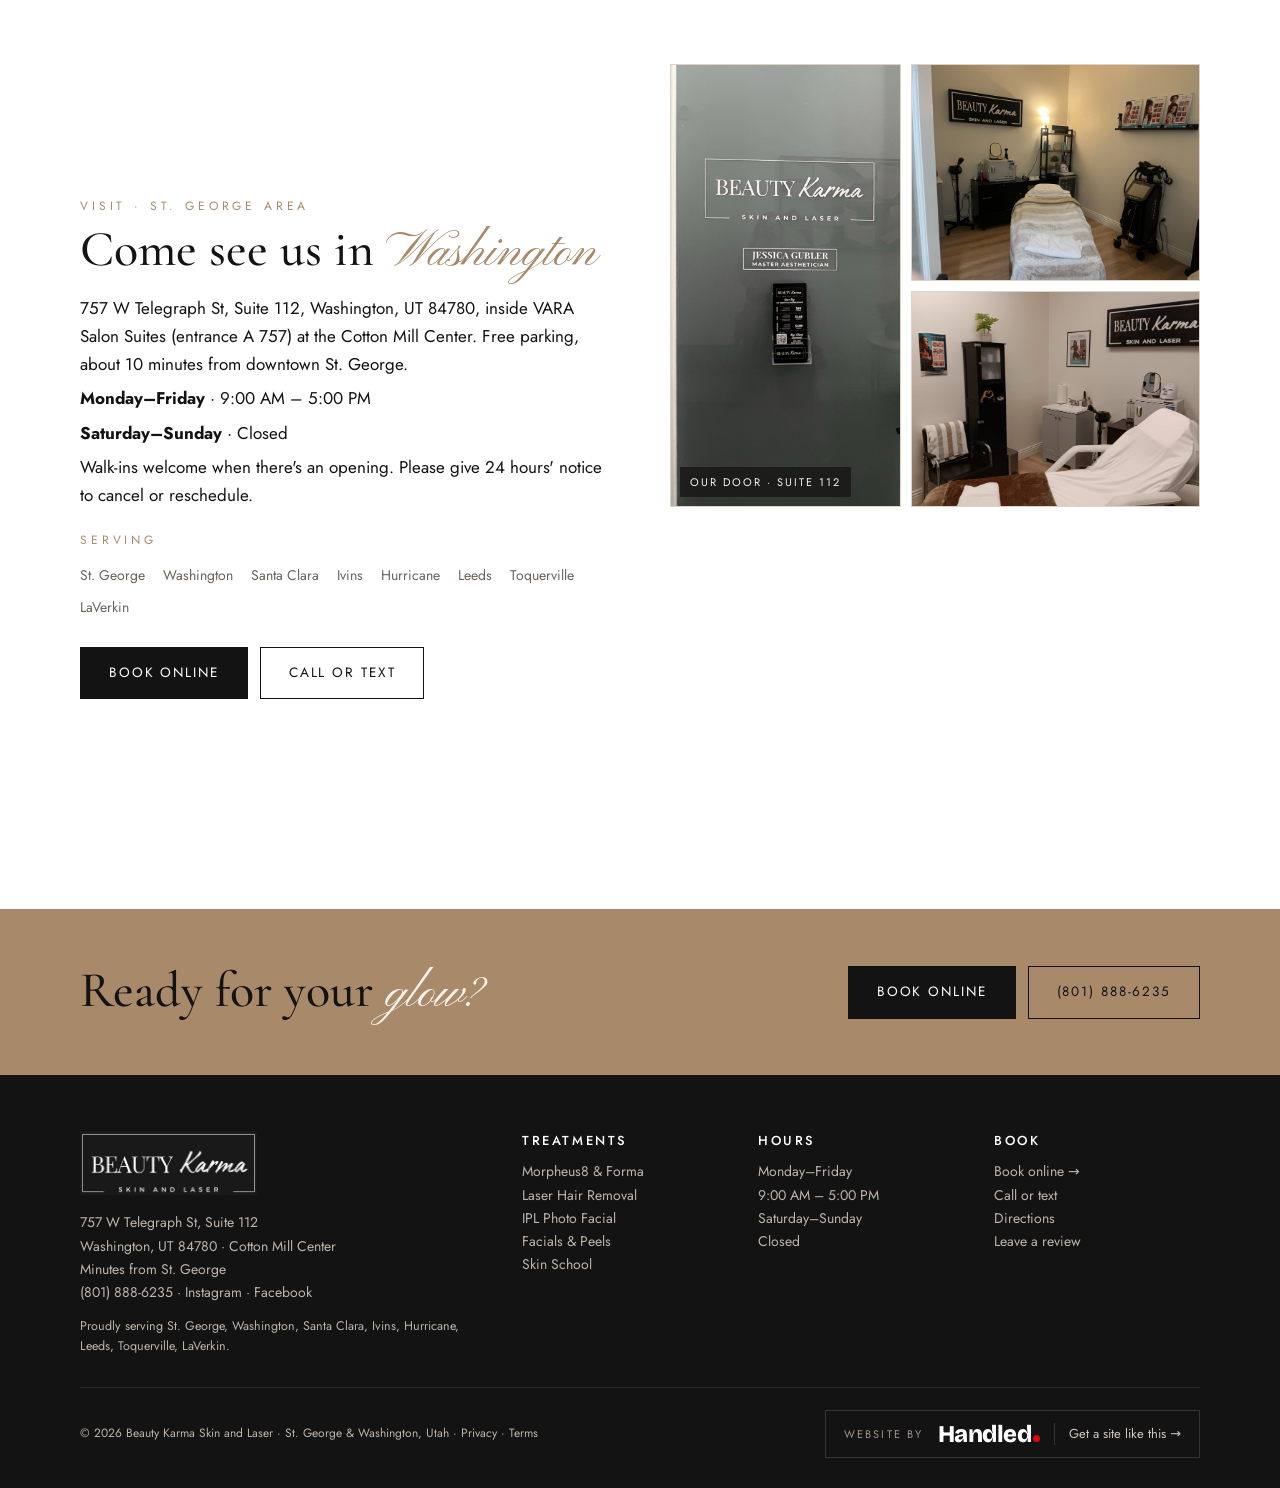
==== commit 5ea01c85: "Portrait: new URL so browsers holding the pre-Oct-17 photo fetch the current one Co-Authored-By: Cla" ====
--- a/index.html
+++ b/index.html
@@ -48,7 +48,7 @@
 </div></section>
 
 <section><div class="wrap split">
-<div class="portrait"><img src="/img/jessica.jpg" alt="Jessica Gubler, Master Aesthetician and owner of Beauty Karma Skin and Laser in Washington, Utah"><small class="cap">Jessica Gubler · Master Aesthetician</small></div>
+<div class="portrait"><img src="/img/jessica.jpg?v=2" alt="Jessica Gubler, Master Aesthetician and owner of Beauty Karma Skin and Laser in Washington, Utah"><small class="cap">Jessica Gubler · Master Aesthetician</small></div>
 <div><p class="kicker">Meet Jessica</p><h2>Your skin, in <i>caring</i> hands</h2>
 <p>Jessica Gubler is the owner and founder of Beauty Karma Skin and Laser, serving St. George, Washington and all of Southern Utah. She has been an esthetician for almost 17 years and opened Beauty Karma in 2023 because she has a passion for making people look and feel beautiful.</p>
 <ul class="checks"><li>Master Aesthetician, almost 17 years</li><li>Aesthetics instructor, she teaches the craft</li><li>Certified advanced laser technician, trained through three companies</li><li>SkinCeuticals ambassador</li></ul>
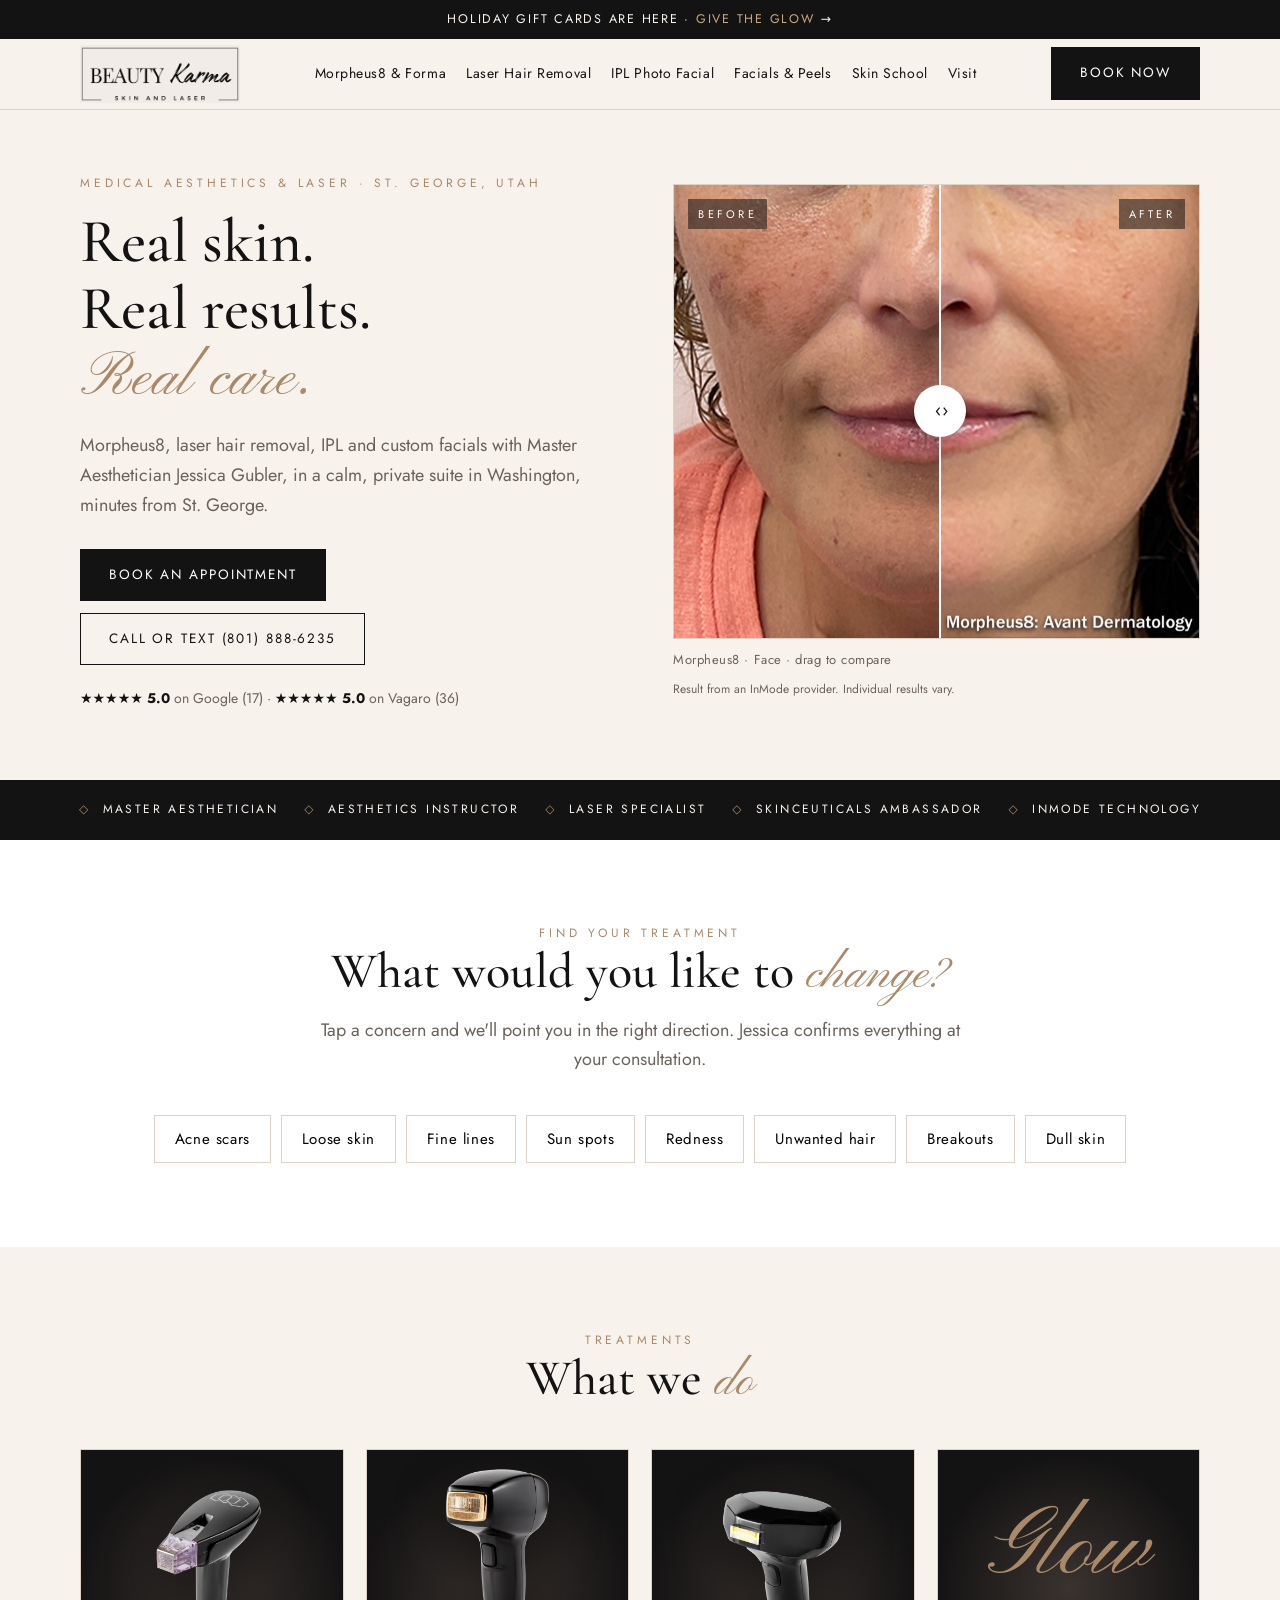
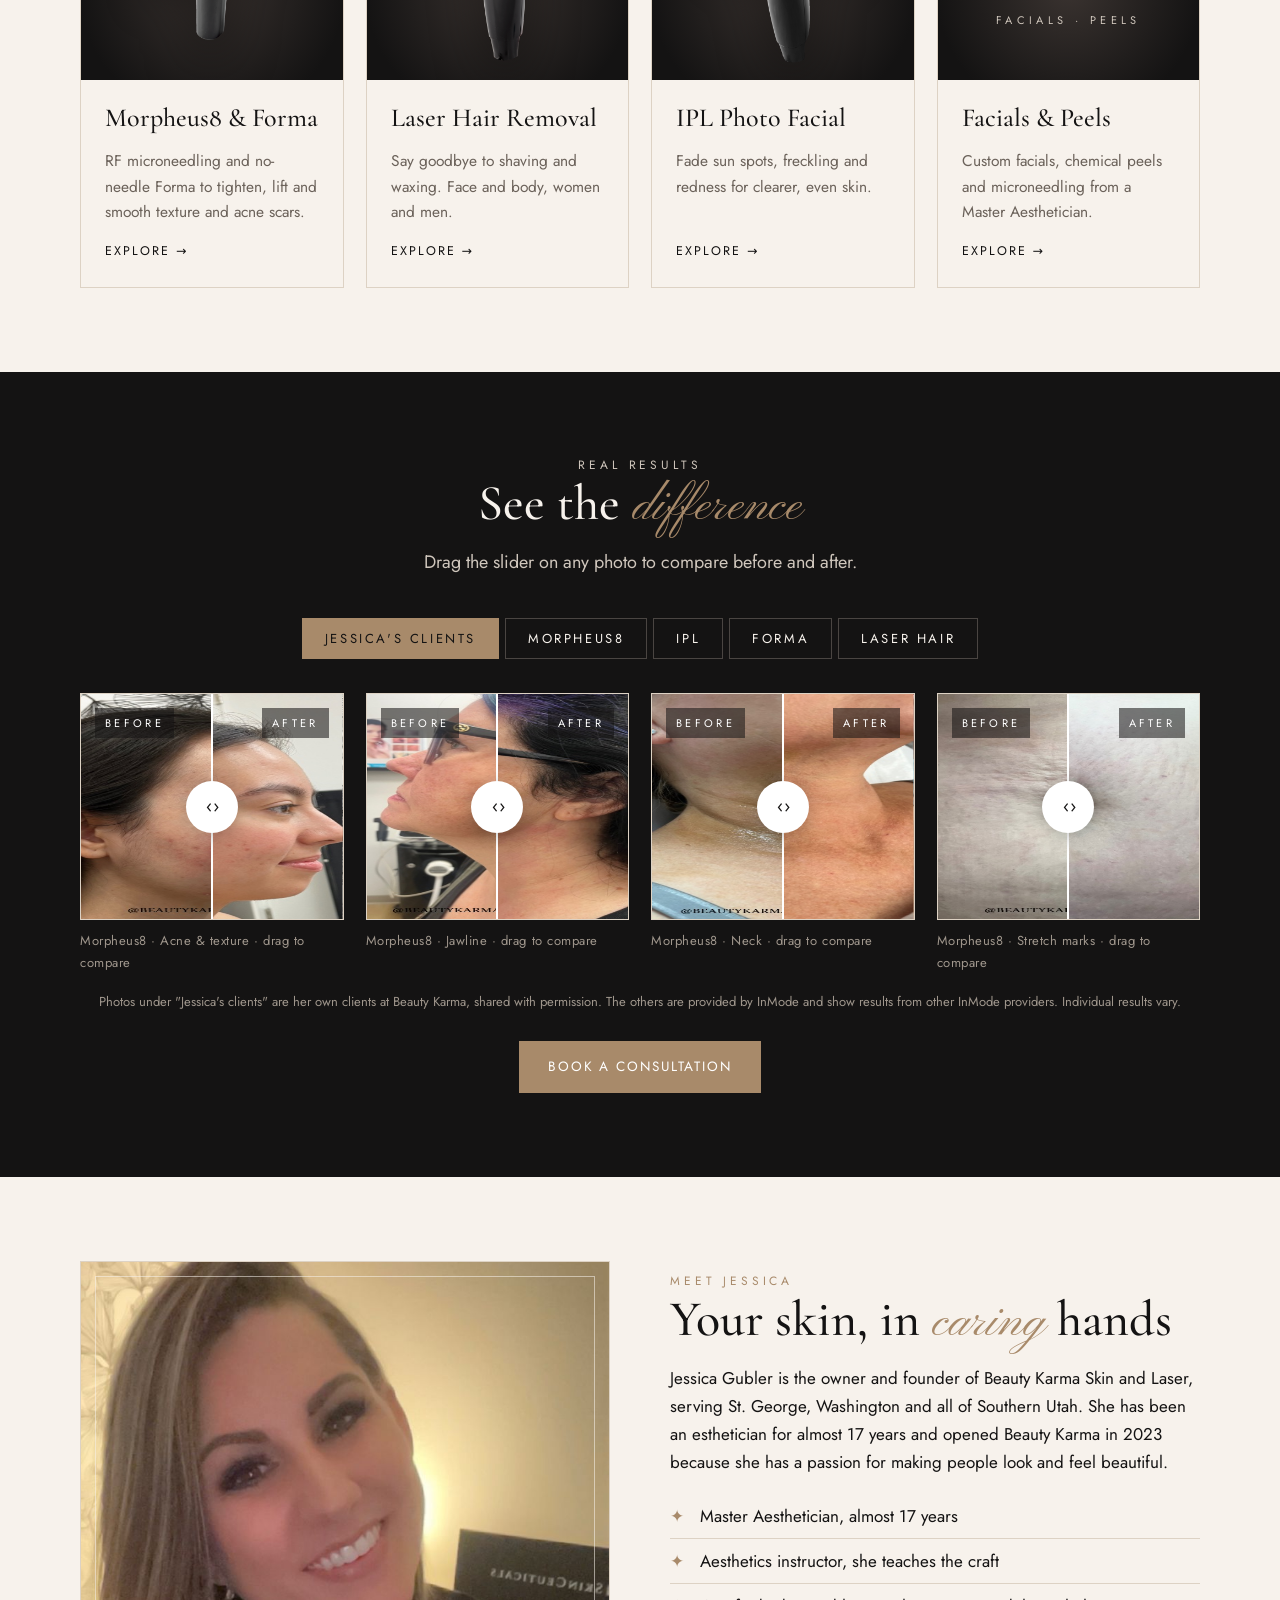
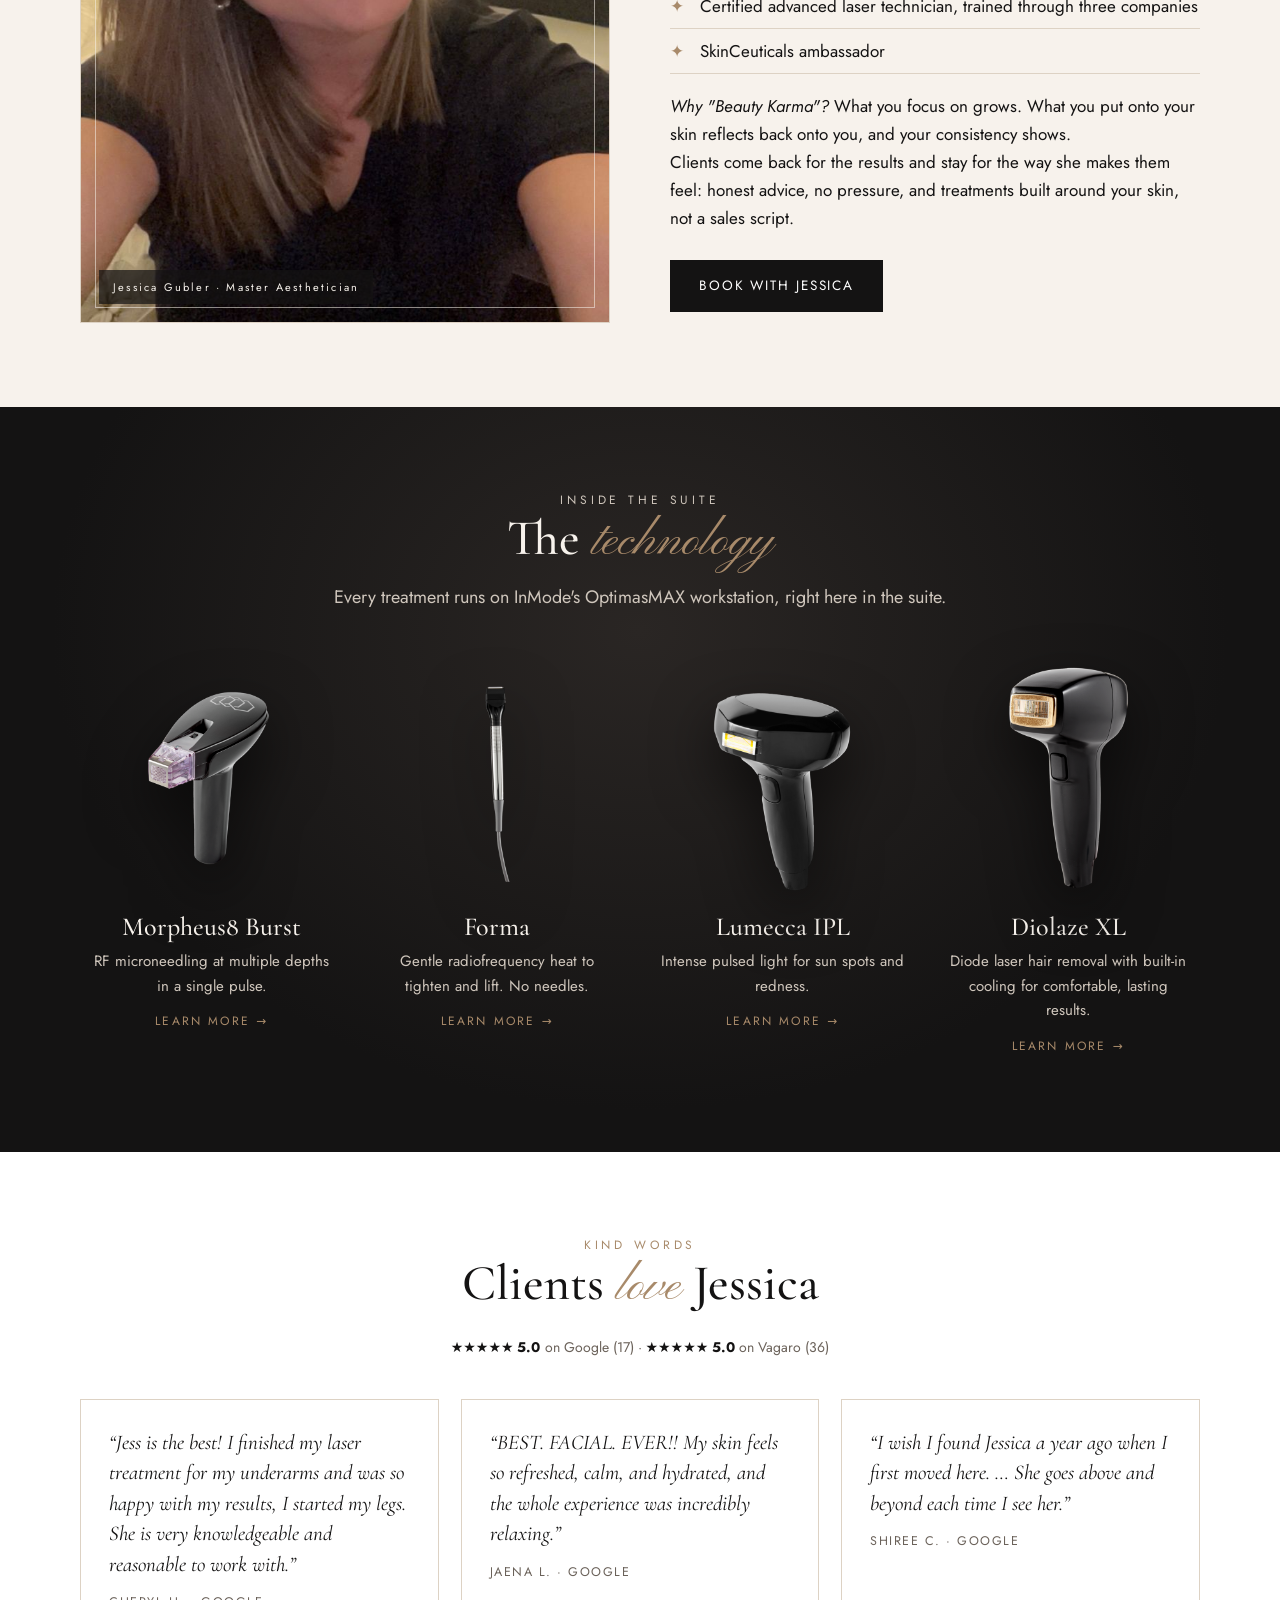
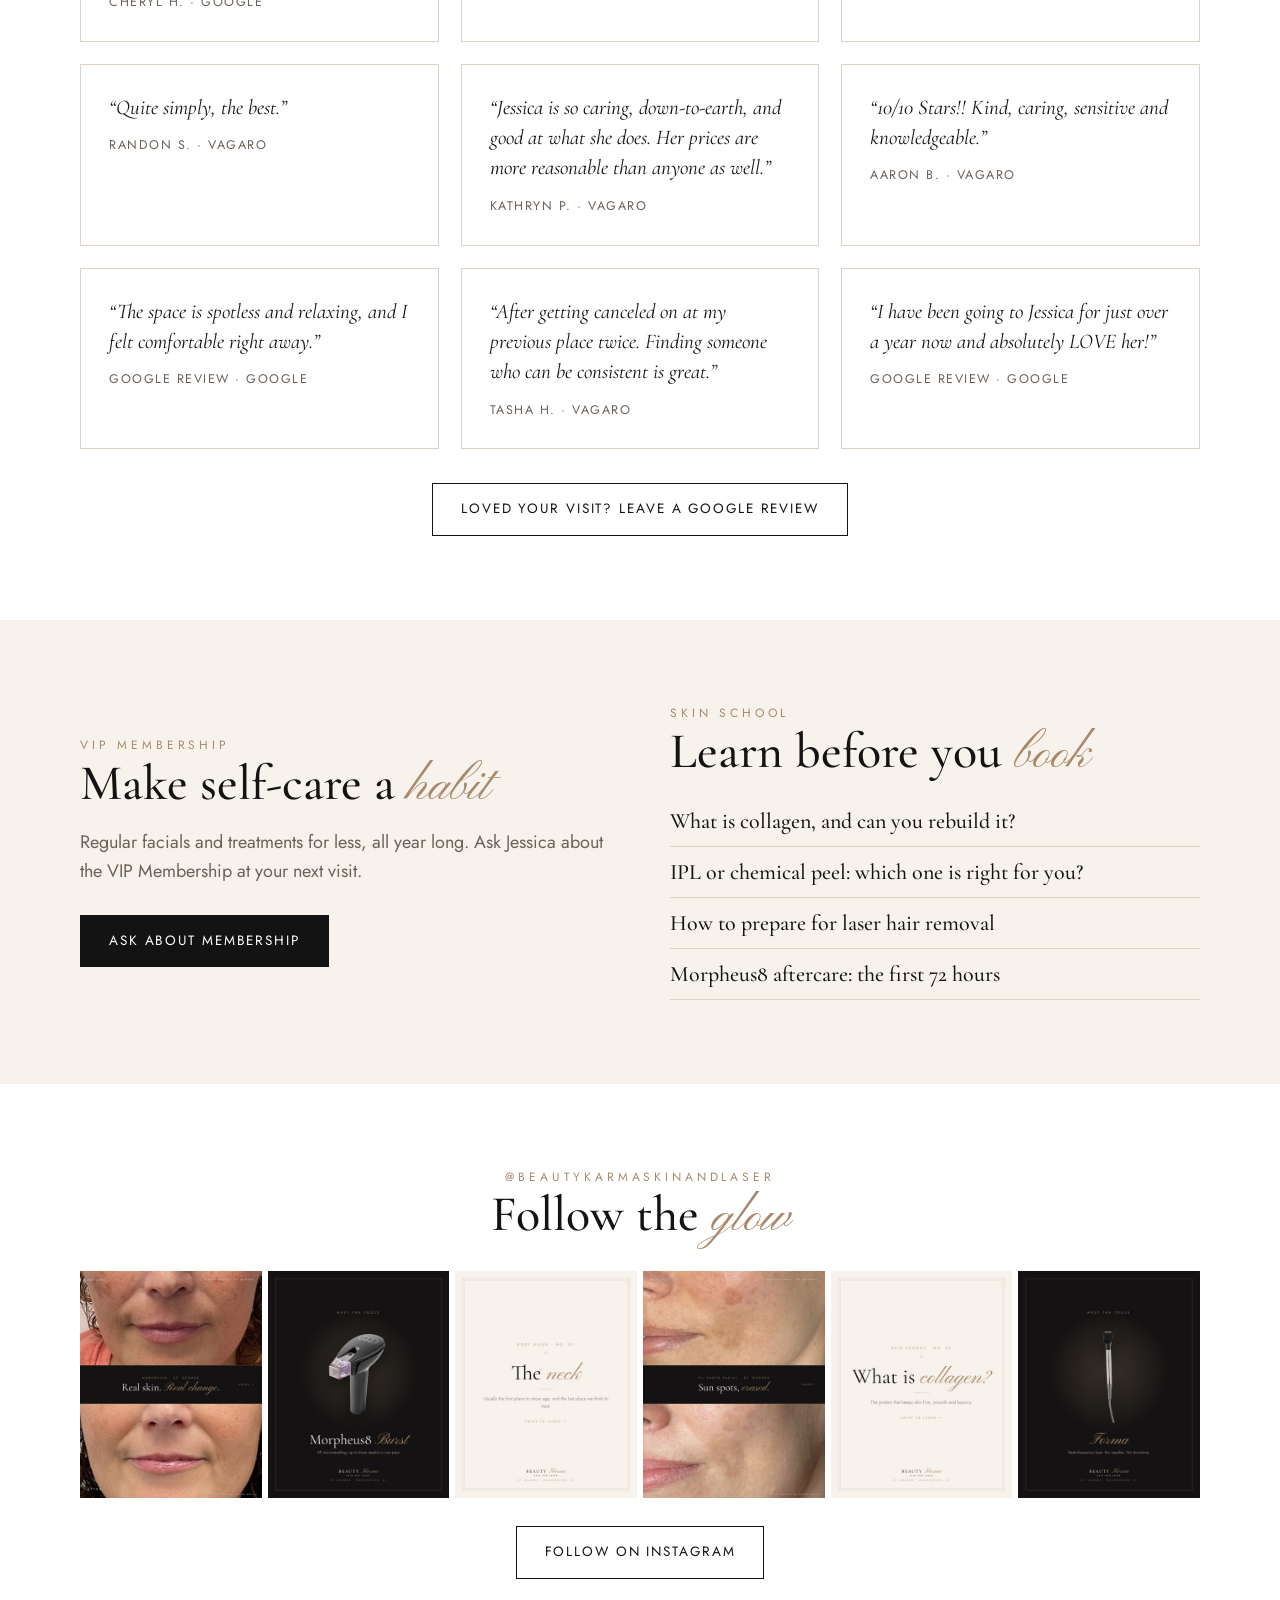
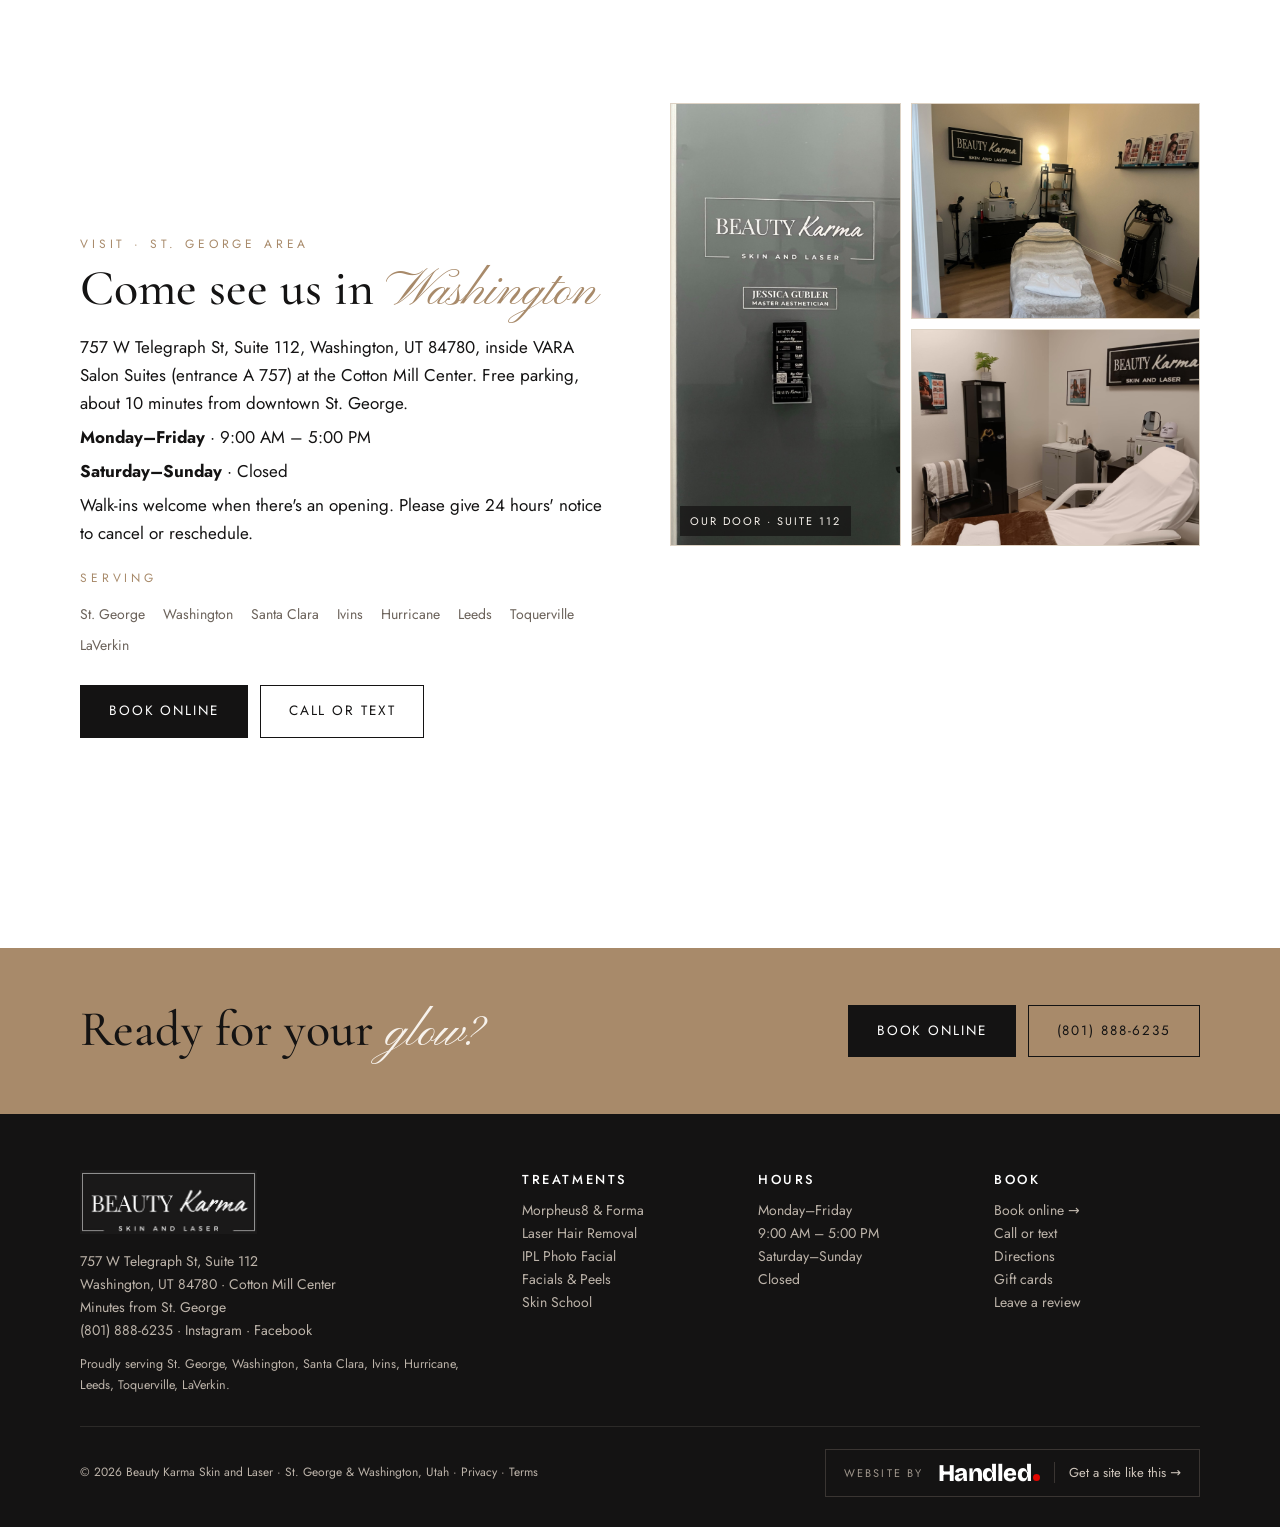
==== commit eee0bd7e: "Holiday gift cards: /gift-cards/ page, top bar, footer link Co-Authored-By: Claude Opus 5.5 <noreply" ====
--- a/index.html
+++ b/index.html
@@ -9,7 +9,7 @@
 <meta property="og:image:width" content="1200"><meta property="og:image:height" content="630"><meta name="twitter:card" content="summary_large_image">
 <meta name="theme-color" content="#141313">
 <link rel="preconnect" href="https://fonts.googleapis.com"><link rel="preconnect" href="https://fonts.gstatic.com" crossorigin><link rel="stylesheet" href="https://fonts.googleapis.com/css2?family=Bricolage+Grotesque:wght@800&amp;text=Handled&amp;display=swap" media="print" onload="this.media='all'"><link rel="stylesheet" href="https://fonts.googleapis.com/css2?family=Cormorant+Garamond:ital,wght@0,500;1,500&family=Jost:wght@400;500&family=Pinyon+Script&display=swap" media="print" onload="this.media='all'"><noscript><link rel="stylesheet" href="https://fonts.googleapis.com/css2?family=Bricolage+Grotesque:wght@800&amp;text=Handled&amp;display=swap"><link rel="stylesheet" href="https://fonts.googleapis.com/css2?family=Cormorant+Garamond:ital,wght@0,500;1,500&family=Jost:wght@400;500&family=Pinyon+Script&display=swap"></noscript><link rel="preload" as="image" href="/img/ba-m8-face.jpg" fetchpriority="high"><link rel="stylesheet" href="/style.css">
-<script type="application/ld+json">{"@context": "https://schema.org", "@type": ["HealthAndBeautyBusiness", "MedicalBusiness"], "name": "Beauty Karma Skin and Laser", "url": "https://beautykarmaskinandlaser.com/", "telephone": "+18018886235", "image": "https://beautykarmaskinandlaser.com/img/og.jpg", "priceRange": "$$", "address": {"@type": "PostalAddress", "streetAddress": "757 W Telegraph St, Suite 112", "addressLocality": "Washington", "addressRegion": "UT", "postalCode": "84780", "addressCountry": "US"}, "geo": {"@type": "GeoCoordinates", "latitude": 37.1274348, "longitude": -113.5224998}, "openingHoursSpecification": [{"@type": "OpeningHoursSpecification", "dayOfWeek": ["Monday", "Tuesday", "Wednesday", "Thursday", "Friday"], "opens": "09:00", "closes": "17:00"}], "founder": {"@type": "Person", "name": "Jessica Gubler", "jobTitle": "Master Aesthetician"}, "sameAs": ["https://www.instagram.com/beautykarmaskinandlaser", "https://www.facebook.com/beautykarmaskinandlaser", "https://www.vagaro.com/beautykarmaskinandlaser"], "areaServed": ["St. George", "Washington", "Santa Clara", "Ivins", "Hurricane", "Leeds", "Toquerville", "LaVerkin"]}</script></head><body><header class="top"><div class="wrap">
+<script type="application/ld+json">{"@context": "https://schema.org", "@type": ["HealthAndBeautyBusiness", "MedicalBusiness"], "name": "Beauty Karma Skin and Laser", "url": "https://beautykarmaskinandlaser.com/", "telephone": "+18018886235", "image": "https://beautykarmaskinandlaser.com/img/og.jpg", "priceRange": "$$", "address": {"@type": "PostalAddress", "streetAddress": "757 W Telegraph St, Suite 112", "addressLocality": "Washington", "addressRegion": "UT", "postalCode": "84780", "addressCountry": "US"}, "geo": {"@type": "GeoCoordinates", "latitude": 37.1274348, "longitude": -113.5224998}, "openingHoursSpecification": [{"@type": "OpeningHoursSpecification", "dayOfWeek": ["Monday", "Tuesday", "Wednesday", "Thursday", "Friday"], "opens": "09:00", "closes": "17:00"}], "founder": {"@type": "Person", "name": "Jessica Gubler", "jobTitle": "Master Aesthetician"}, "sameAs": ["https://www.instagram.com/beautykarmaskinandlaser", "https://www.facebook.com/beautykarmaskinandlaser", "https://www.vagaro.com/beautykarmaskinandlaser"], "areaServed": ["St. George", "Washington", "Santa Clara", "Ivins", "Hurricane", "Leeds", "Toquerville", "LaVerkin"]}</script></head><body><a class="ann" href="/gift-cards/">Holiday gift cards are here &middot; <u>Give the glow</u> &rarr;</a><header class="top"><div class="wrap">
 <a class="logo" href="/" aria-label="Beauty Karma Skin and Laser home"><img class="lg lg-light" src="/img/logo.jpg" alt="Beauty Karma Skin and Laser"></a>
 <nav class="nav" id="nav"><a href="/morpheus8/">Morpheus8 &amp; Forma</a><a href="/laser-hair-removal/">Laser Hair Removal</a><a href="/ipl-photofacial/">IPL Photo Facial</a><a href="/facials-and-peels/">Facials &amp; Peels</a><a href="/skin-school/">Skin School</a><a href="/#visit">Visit</a></nav>
 <a class="btn" href="https://www.vagaro.com/beautykarmaskinandlaser/book-now">Book now</a>
@@ -99,7 +99,7 @@
 <p style="margin-top:12px;font-size:12.5px">Proudly serving St. George, Washington, Santa Clara, Ivins, Hurricane, Leeds, Toquerville, LaVerkin.</p></div>
 <div><h5>Treatments</h5><p><a href="/morpheus8/">Morpheus8 &amp; Forma</a></p><p><a href="/laser-hair-removal/">Laser Hair Removal</a></p><p><a href="/ipl-photofacial/">IPL Photo Facial</a></p><p><a href="/facials-and-peels/">Facials &amp; Peels</a></p><p><a href="/skin-school/">Skin School</a></p></div>
 <div><h5>Hours</h5><p>Monday–Friday<br>9:00 AM – 5:00 PM</p><p>Saturday–Sunday<br>Closed</p></div>
-<div><h5>Book</h5><p><a href="https://www.vagaro.com/beautykarmaskinandlaser/book-now">Book online →</a></p><p><a href="tel:+18018886235">Call or text</a></p><p><a href="https://www.google.com/maps/place/Beauty+Karma+Skin+And+Laser/@37.1274348,-113.5224998,17z">Directions</a></p><p><a href="/review/">Leave a review</a></p></div>
+<div><h5>Book</h5><p><a href="https://www.vagaro.com/beautykarmaskinandlaser/book-now">Book online →</a></p><p><a href="tel:+18018886235">Call or text</a></p><p><a href="https://www.google.com/maps/place/Beauty+Karma+Skin+And+Laser/@37.1274348,-113.5224998,17z">Directions</a></p><p><a href="/gift-cards/">Gift cards</a></p><p><a href="/review/">Leave a review</a></p></div>
 <div class="credit"><span>© 2026 Beauty Karma Skin and Laser · St. George &amp; Washington, Utah · <a href="/privacy/">Privacy</a> · <a href="/terms/">Terms</a></span><a class="hbadge" href="https://handleditforyou.com/?utm_source=beautykarma&amp;utm_medium=footer_credit" target="_blank" rel="noopener" aria-label="Website by Handled. Get a site like this.">
 <span class="hb-s">Website by</span><span class="hb-logo">Handled<i></i></span><span class="hb-cta">Get a site like this &rarr;</span></a></div>
 </div></footer>
--- a/style.css
+++ b/style.css
@@ -128,6 +128,10 @@
 .map{border:0;width:100%;height:300px;filter:grayscale(.4)}
 .suite{display:grid;grid-template-columns:.8fr 1fr;grid-template-rows:auto auto;gap:10px;margin-bottom:10px}.suite img{width:100%;aspect-ratio:4/3;object-fit:cover;display:block;border:1px solid var(--line)}
 .suite .door{grid-row:span 2;margin:0;position:relative}.suite .door img{height:100%;aspect-ratio:auto;object-position:50% 35%}.suite .door figcaption{position:absolute;left:10px;bottom:10px;background:rgba(20,19,19,.72);color:var(--cream);font-size:11px;letter-spacing:.18em;text-transform:uppercase;padding:6px 10px}
+/* gift cards */
+.ann{display:block;background:var(--ink);color:var(--cream);text-align:center;font-size:12.5px;letter-spacing:.14em;text-transform:uppercase;padding:9px 16px;text-decoration:none}.ann u{color:#c9a982;text-decoration:none}
+.gcard{width:100%;max-width:560px;box-shadow:0 30px 60px rgba(20,19,19,.28);transform:rotate(-2deg)}
+.idea{border:1px solid var(--line);background:var(--cream);padding:28px 26px}.idea .kicker{font-size:11px}.idea h3{margin-top:8px}.idea p{color:var(--muted);font-size:15.5px}
 /* school */
 .article{max-width:760px;margin:0 auto}
 .article h2{font-size:38px;margin-top:10px}
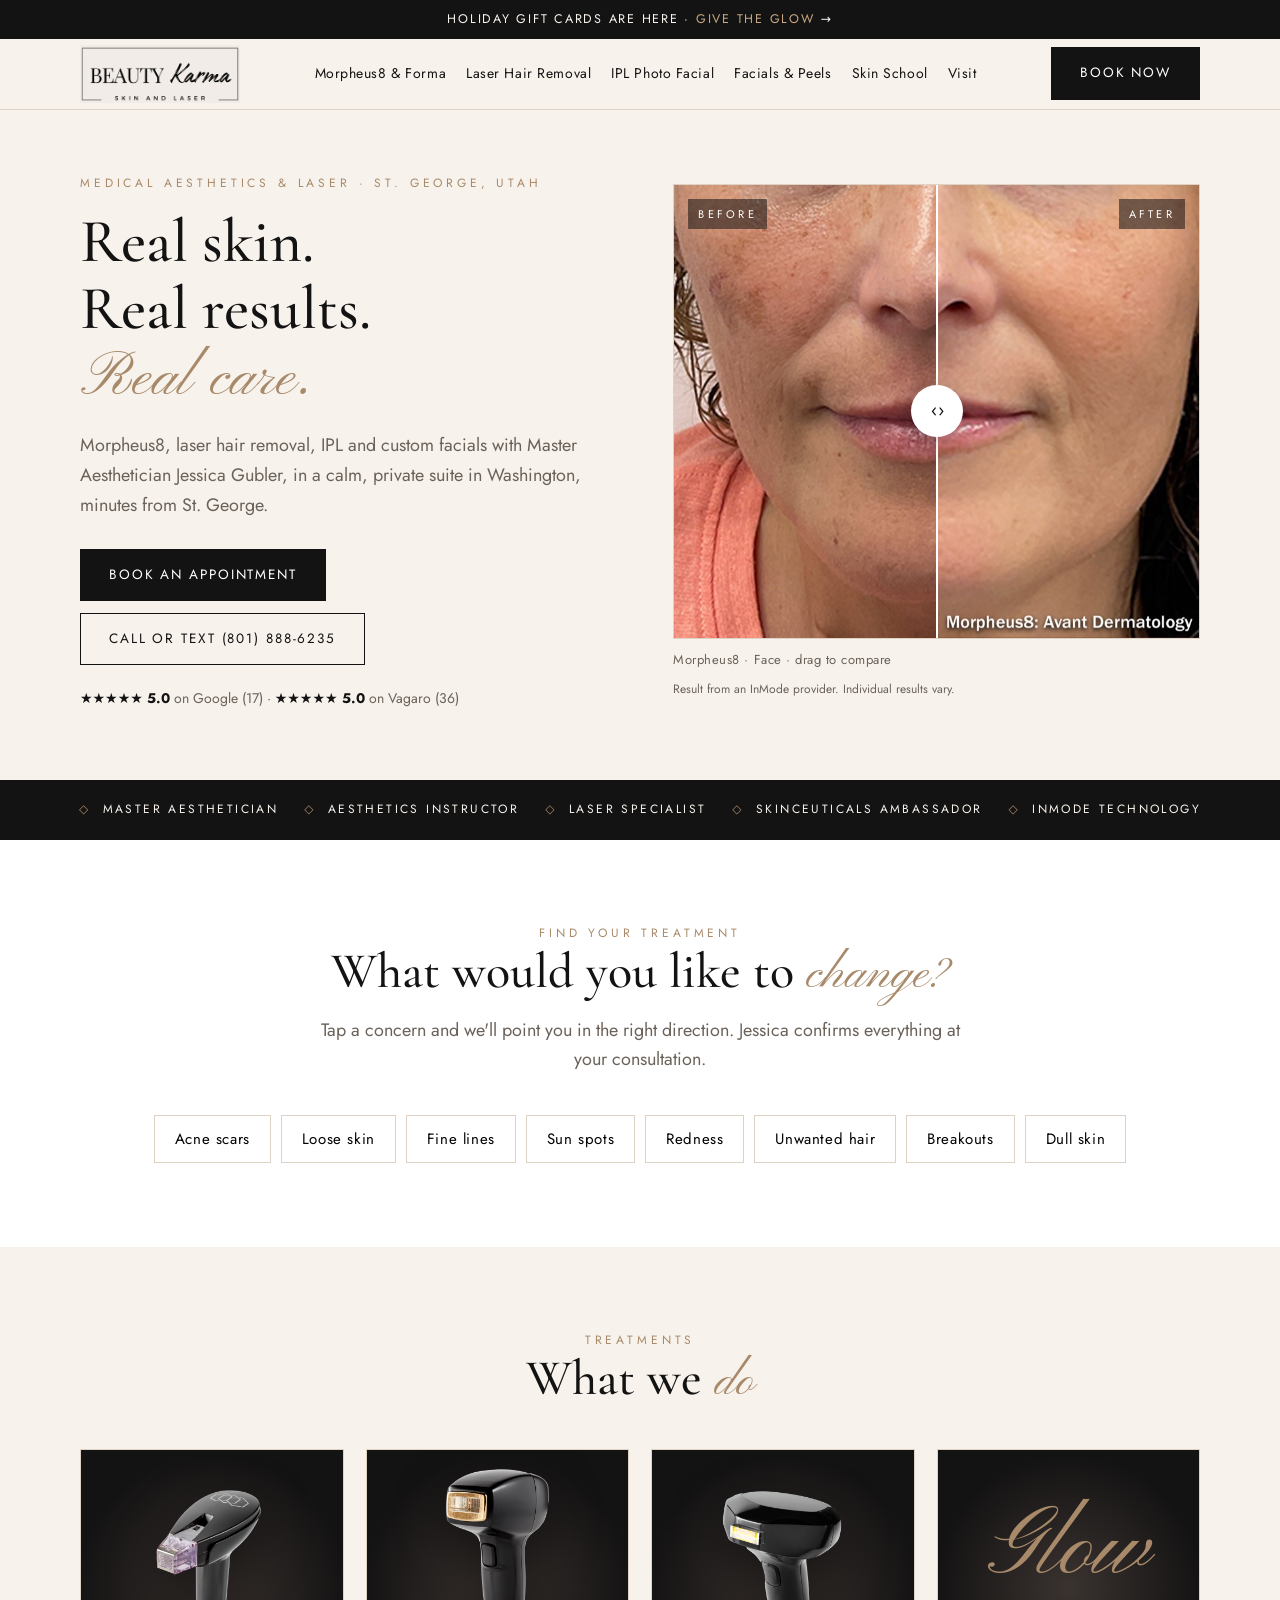
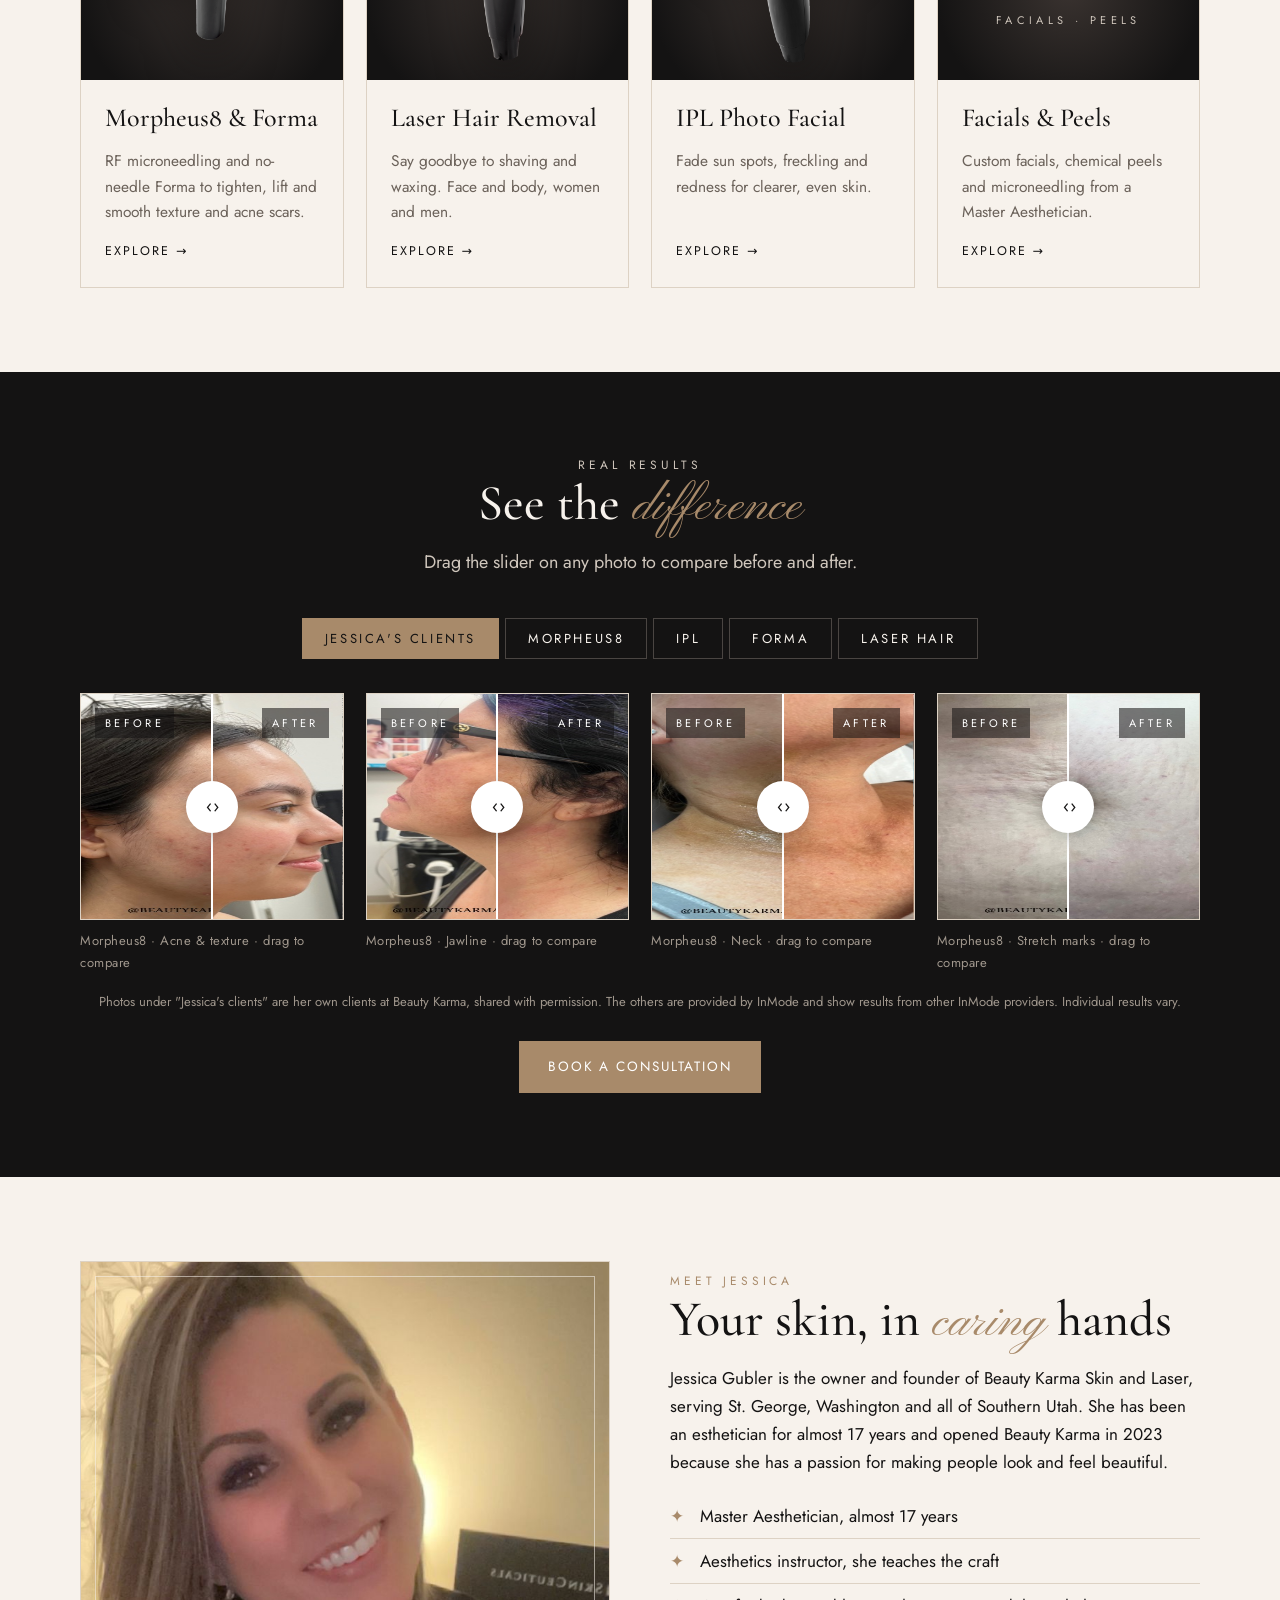
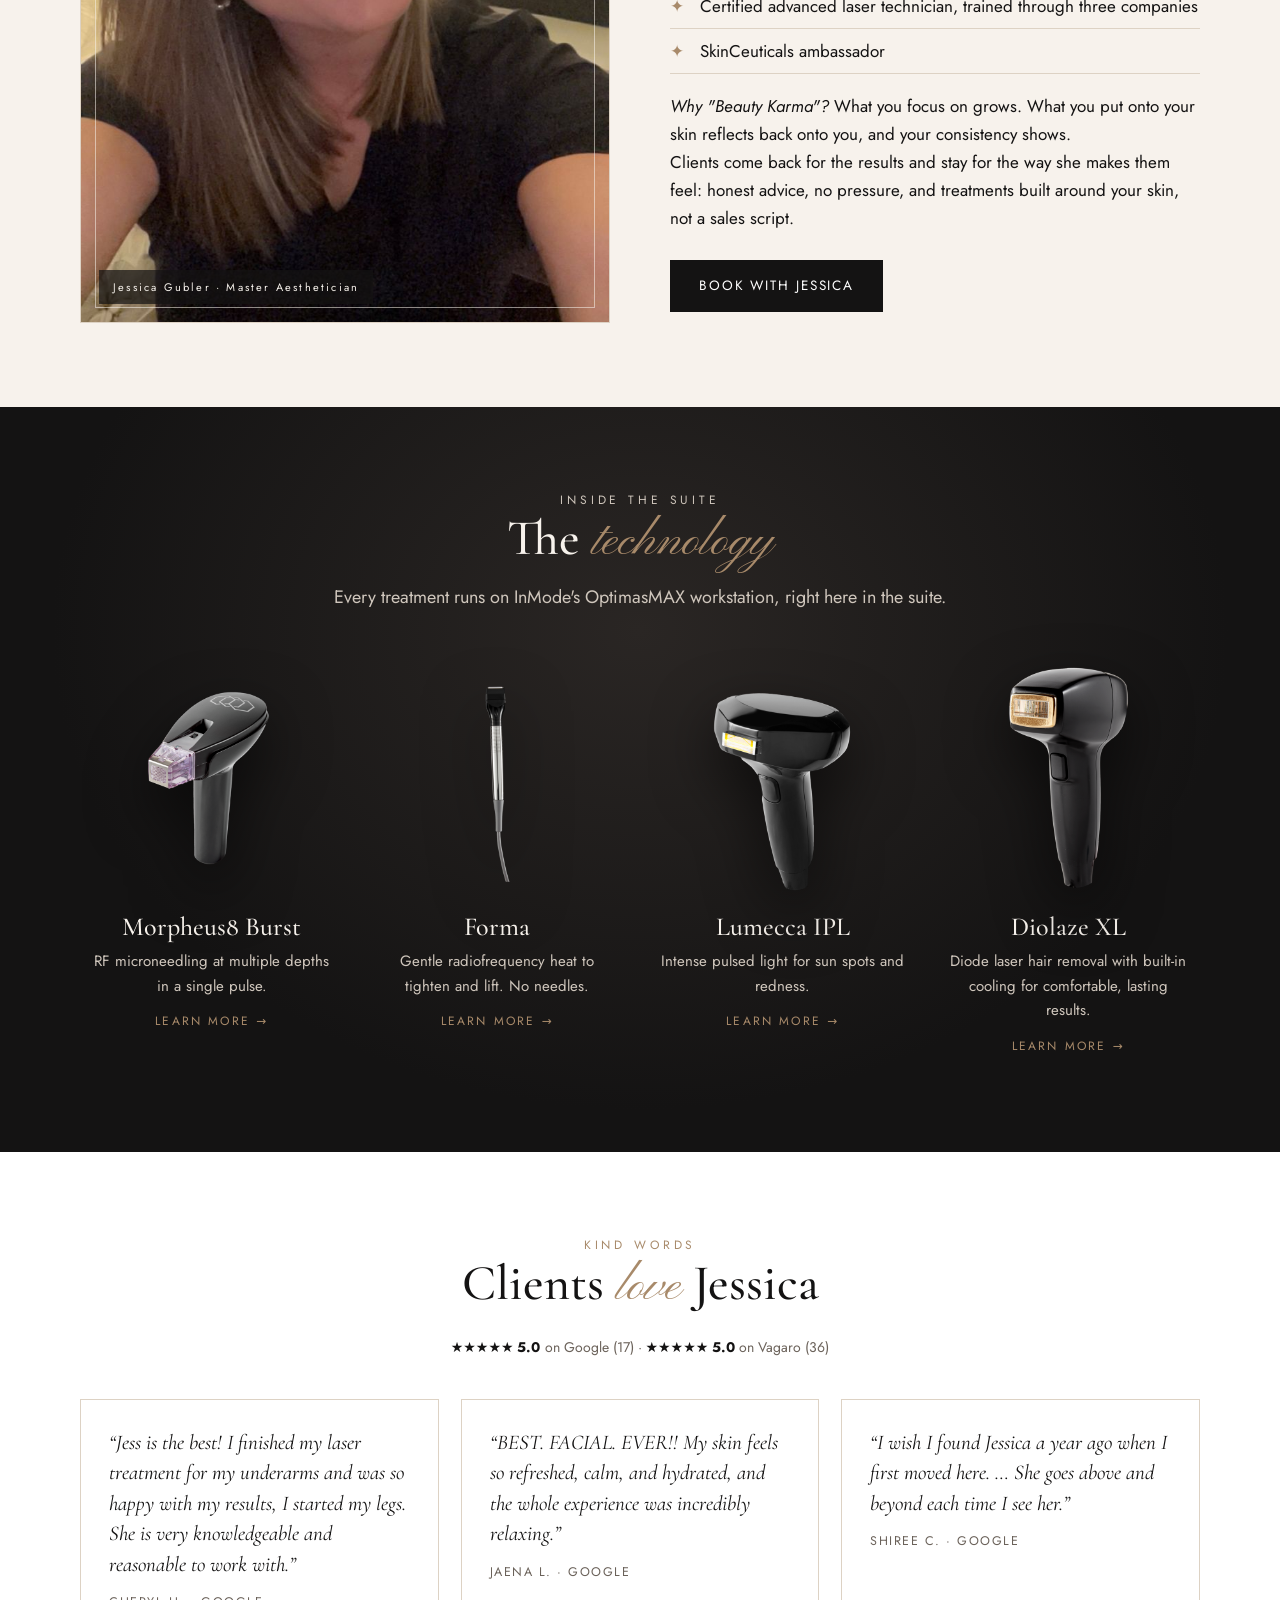
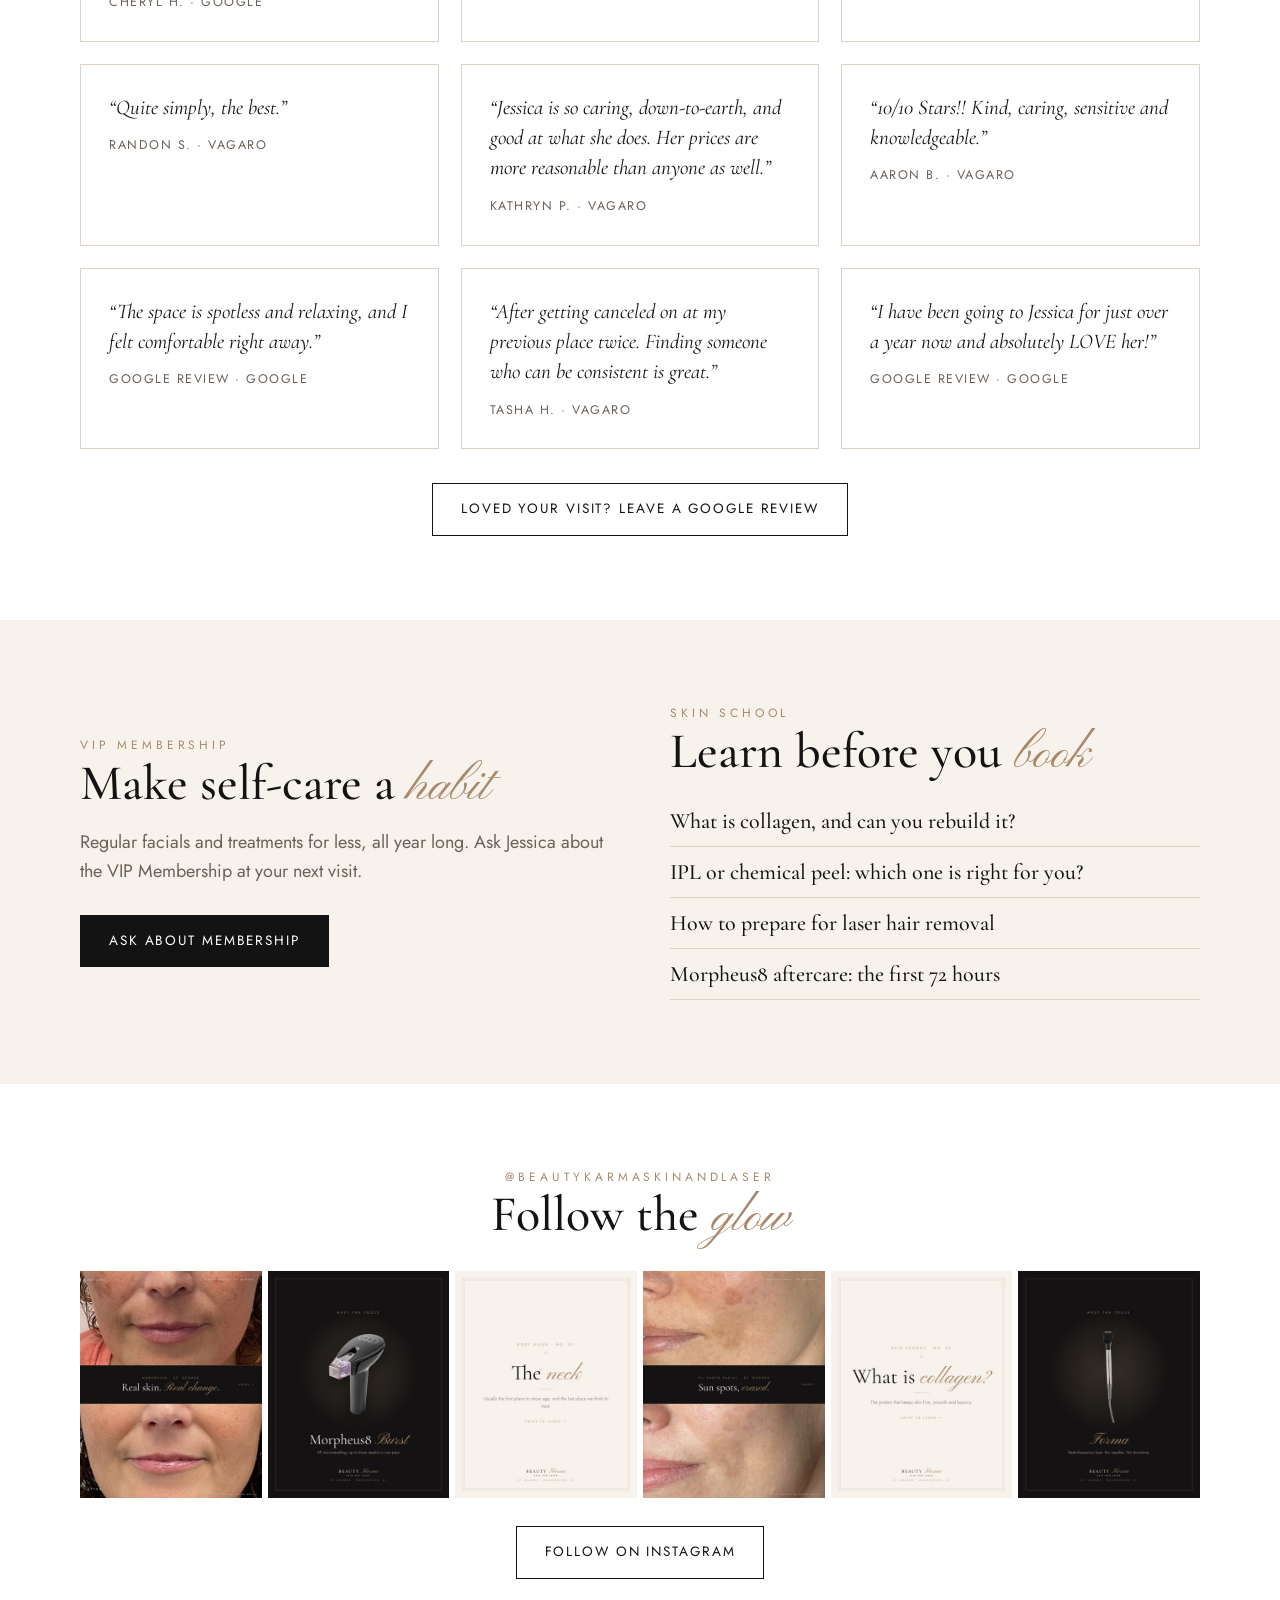
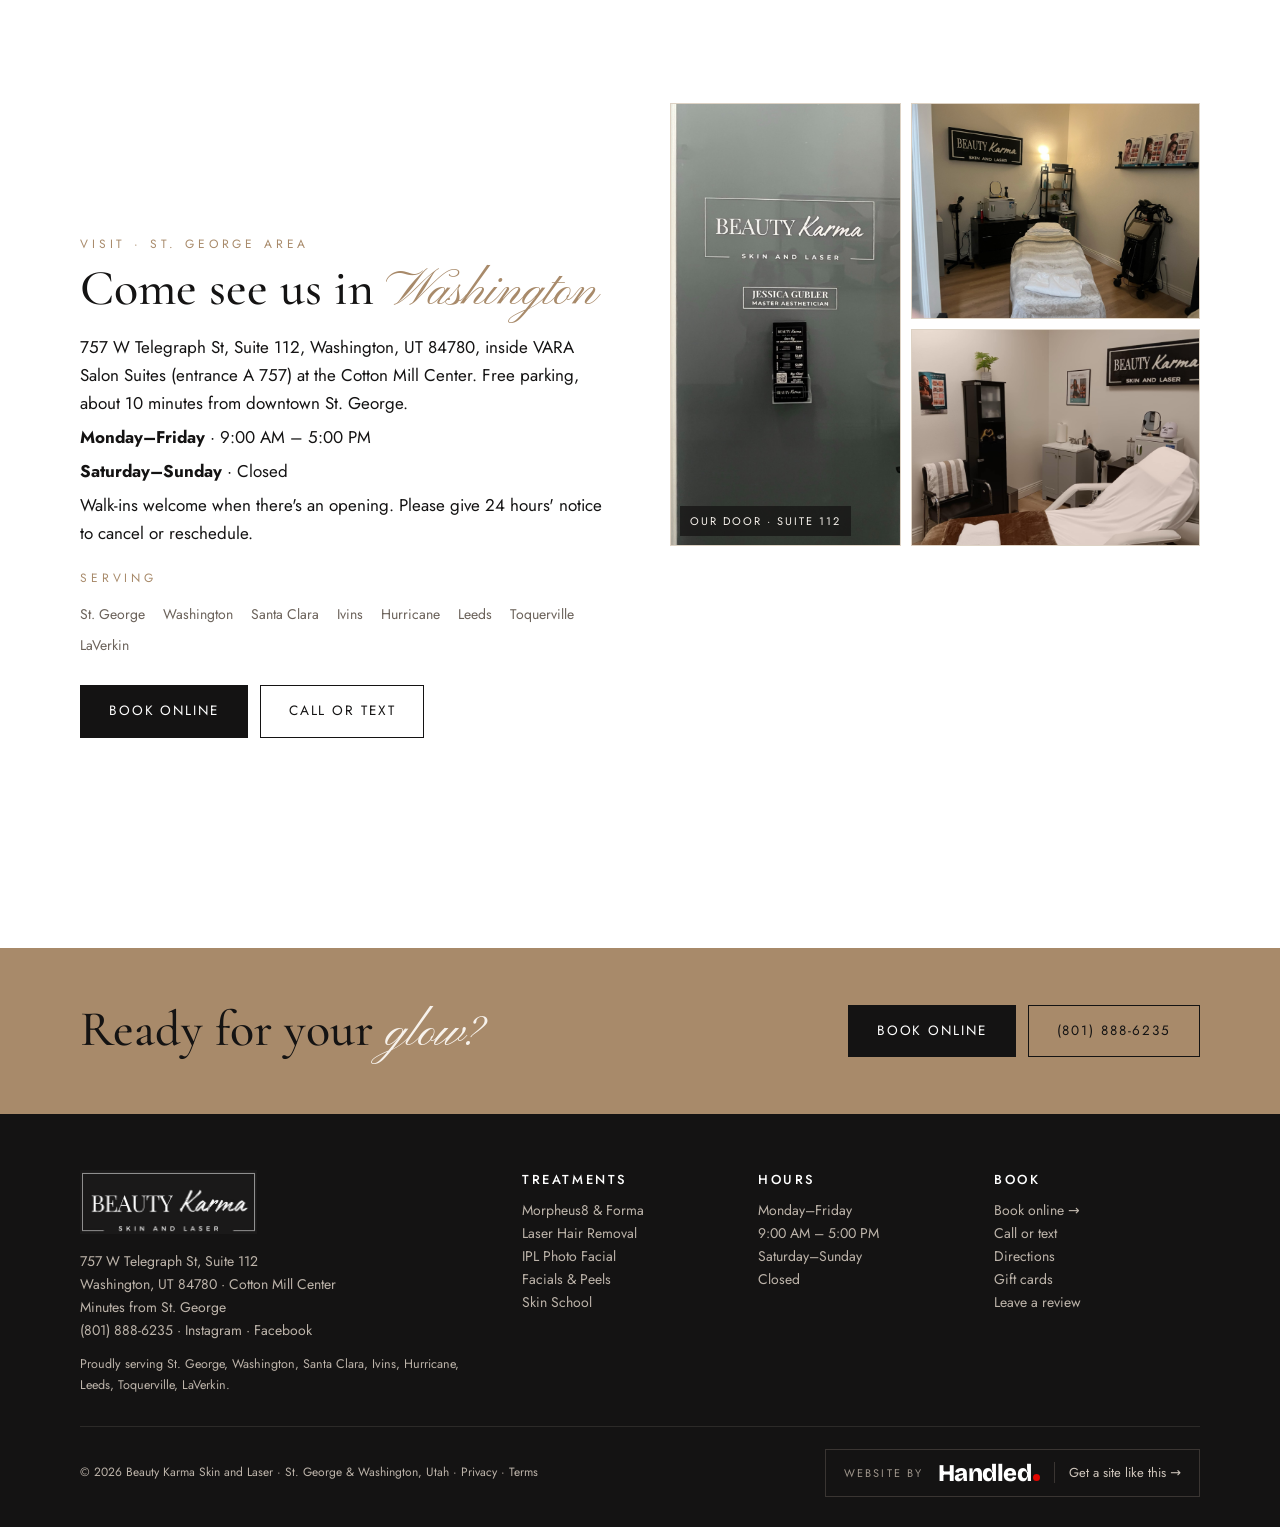
==== commit 852013d6: "Page titles: Washington & St. George, UT" ====
--- a/index.html
+++ b/index.html
@@ -1,10 +1,10 @@
 <!doctype html><html lang="en"><head><meta charset="utf-8">
 <meta name="viewport" content="width=device-width,initial-scale=1">
-<title>Med Spa & Laser in St. George, UT | Beauty Karma Skin and Laser</title>
+<title>Med Spa & Laser in Washington & St. George, UT | Beauty Karma Skin and Laser</title>
 <meta name="description" content="Beauty Karma Skin and Laser in St. George &amp; Washington, UT: Morpheus8, laser hair removal, IPL photofacials, chemical peels and custom facials with Master Aesthetician Jessica Gubler. 5.0★ on Google.">
 <link rel="canonical" href="https://beautykarmaskinandlaser.com/">
 <link rel="icon" href="data:image/svg+xml,%3Csvg xmlns='http://www.w3.org/2000/svg' viewBox='0 0 64 64'%3E%3Crect width='64' height='64' fill='%23141313'/%3E%3Ctext x='32' y='46' font-family='Georgia,serif' font-size='40' font-style='italic' fill='%23a88a6a' text-anchor='middle'%3EK%3C/text%3E%3C/svg%3E"><link rel="apple-touch-icon" href="/img/apple-touch-icon.png">
-<meta property="og:type" content="website"><meta property="og:url" content="https://beautykarmaskinandlaser.com/"><meta property="og:title" content="Med Spa &amp; Laser in St. George, UT | Beauty Karma Skin and Laser">
+<meta property="og:type" content="website"><meta property="og:url" content="https://beautykarmaskinandlaser.com/"><meta property="og:title" content="Med Spa &amp; Laser in Washington &amp; St. George, UT | Beauty Karma Skin and Laser">
 <meta property="og:description" content="Beauty Karma Skin and Laser in St. George &amp; Washington, UT: Morpheus8, laser hair removal, IPL photofacials, chemical peels and custom facials with Master Aesthetician Jessica Gubler. 5.0★ on Google."><meta property="og:image" content="https://beautykarmaskinandlaser.com/img/og.jpg">
 <meta property="og:image:width" content="1200"><meta property="og:image:height" content="630"><meta name="twitter:card" content="summary_large_image">
 <meta name="theme-color" content="#141313">
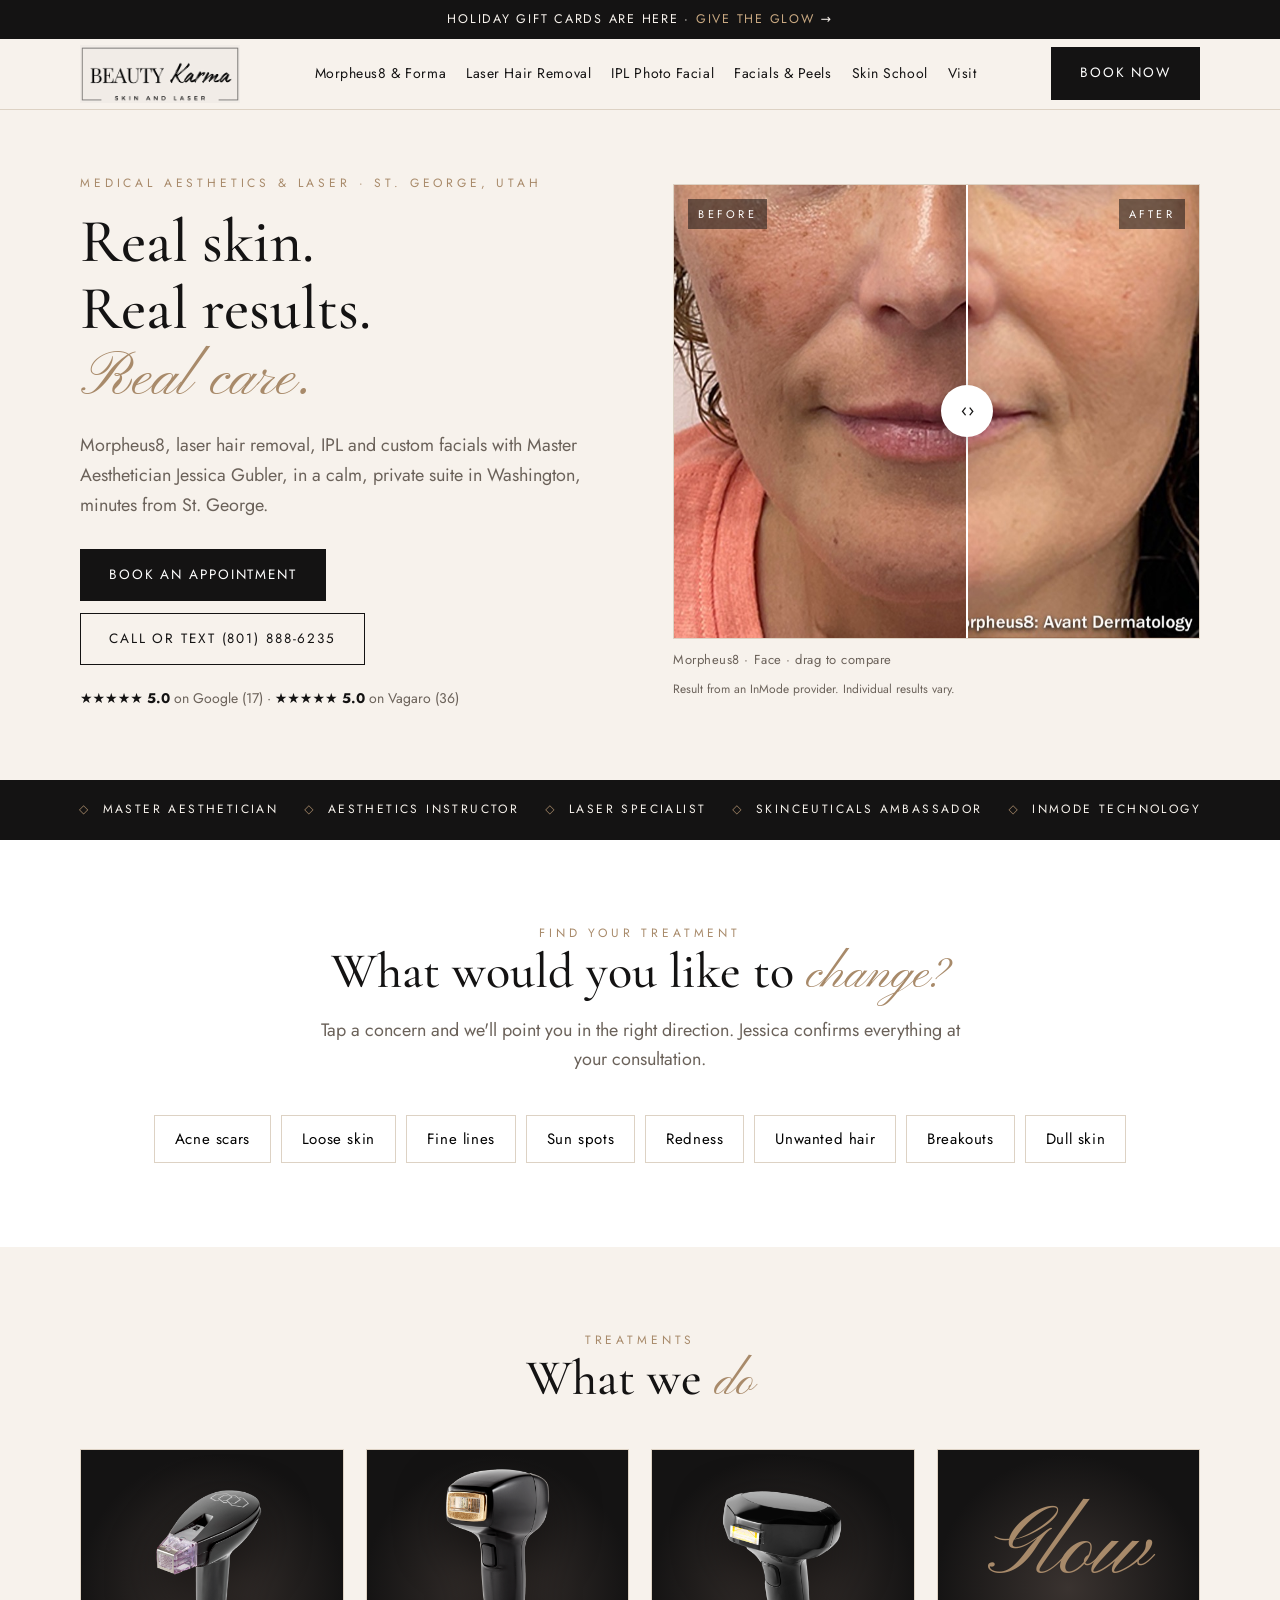
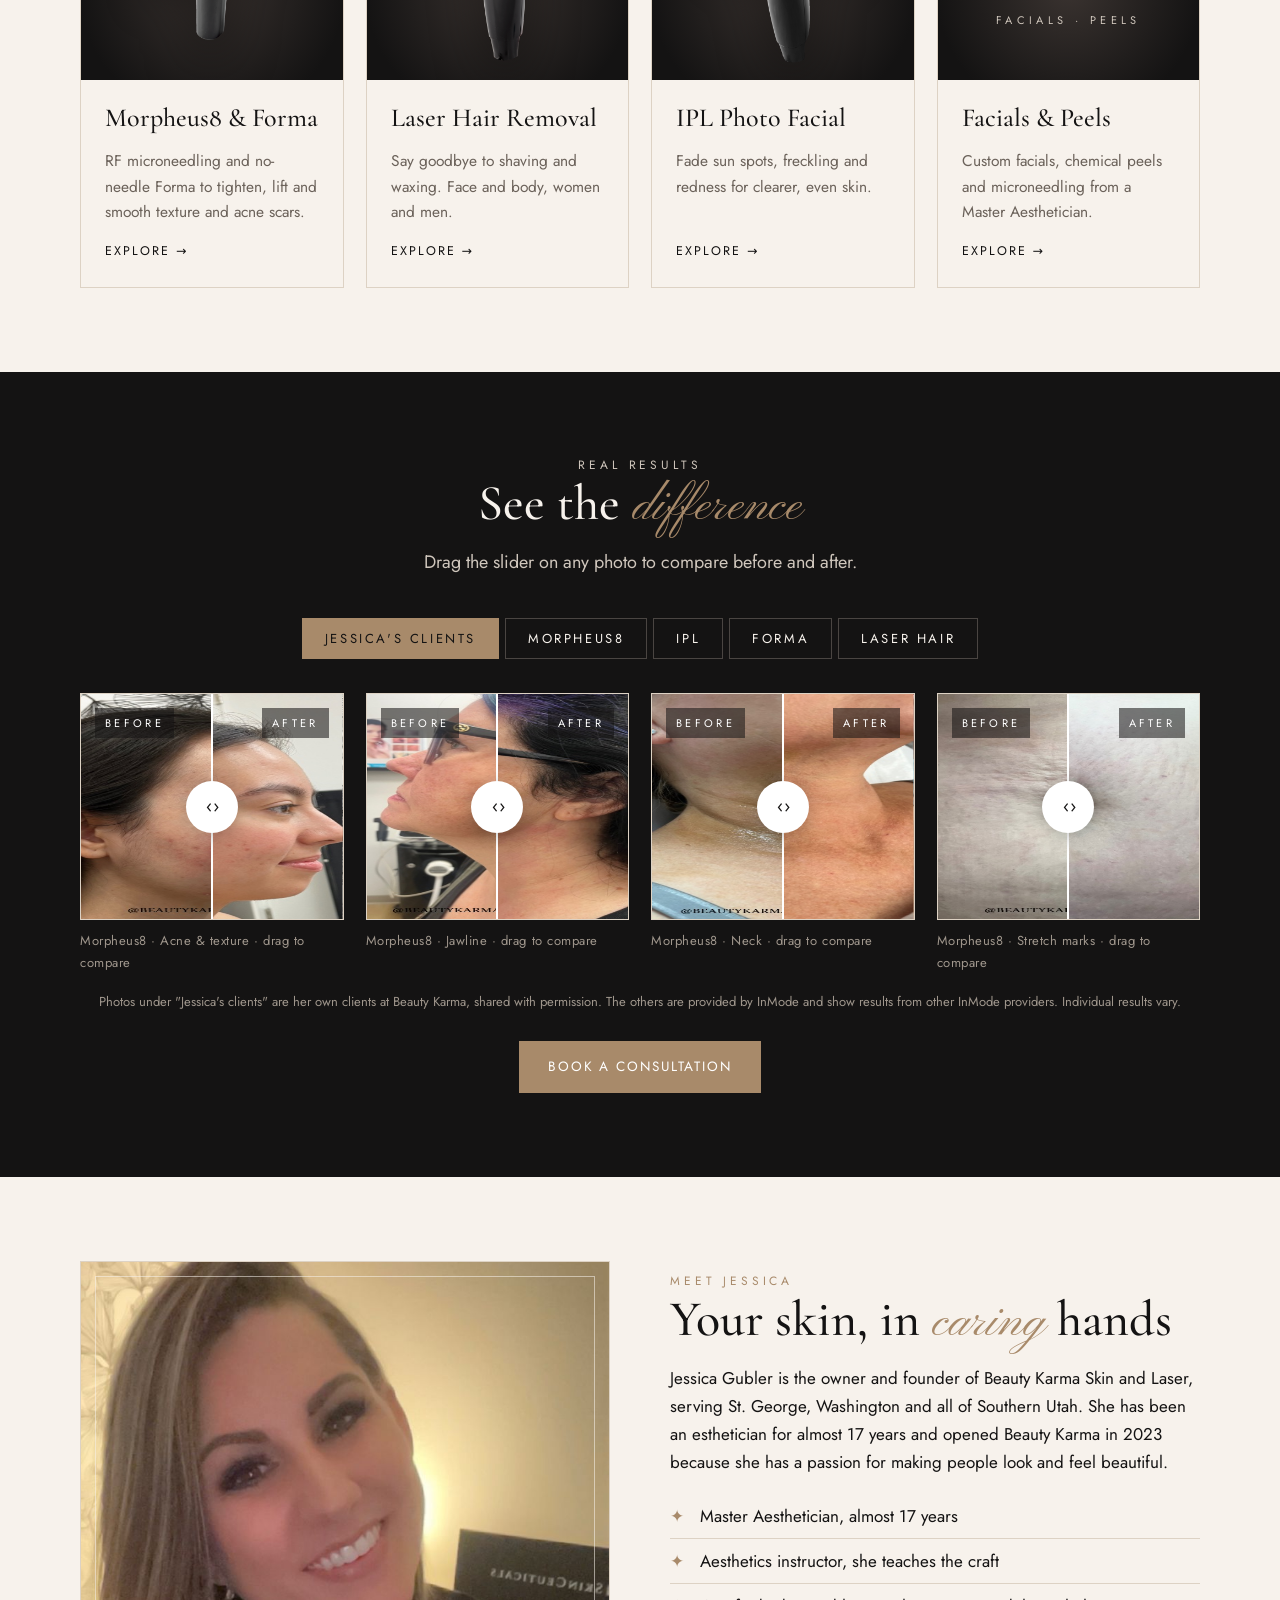
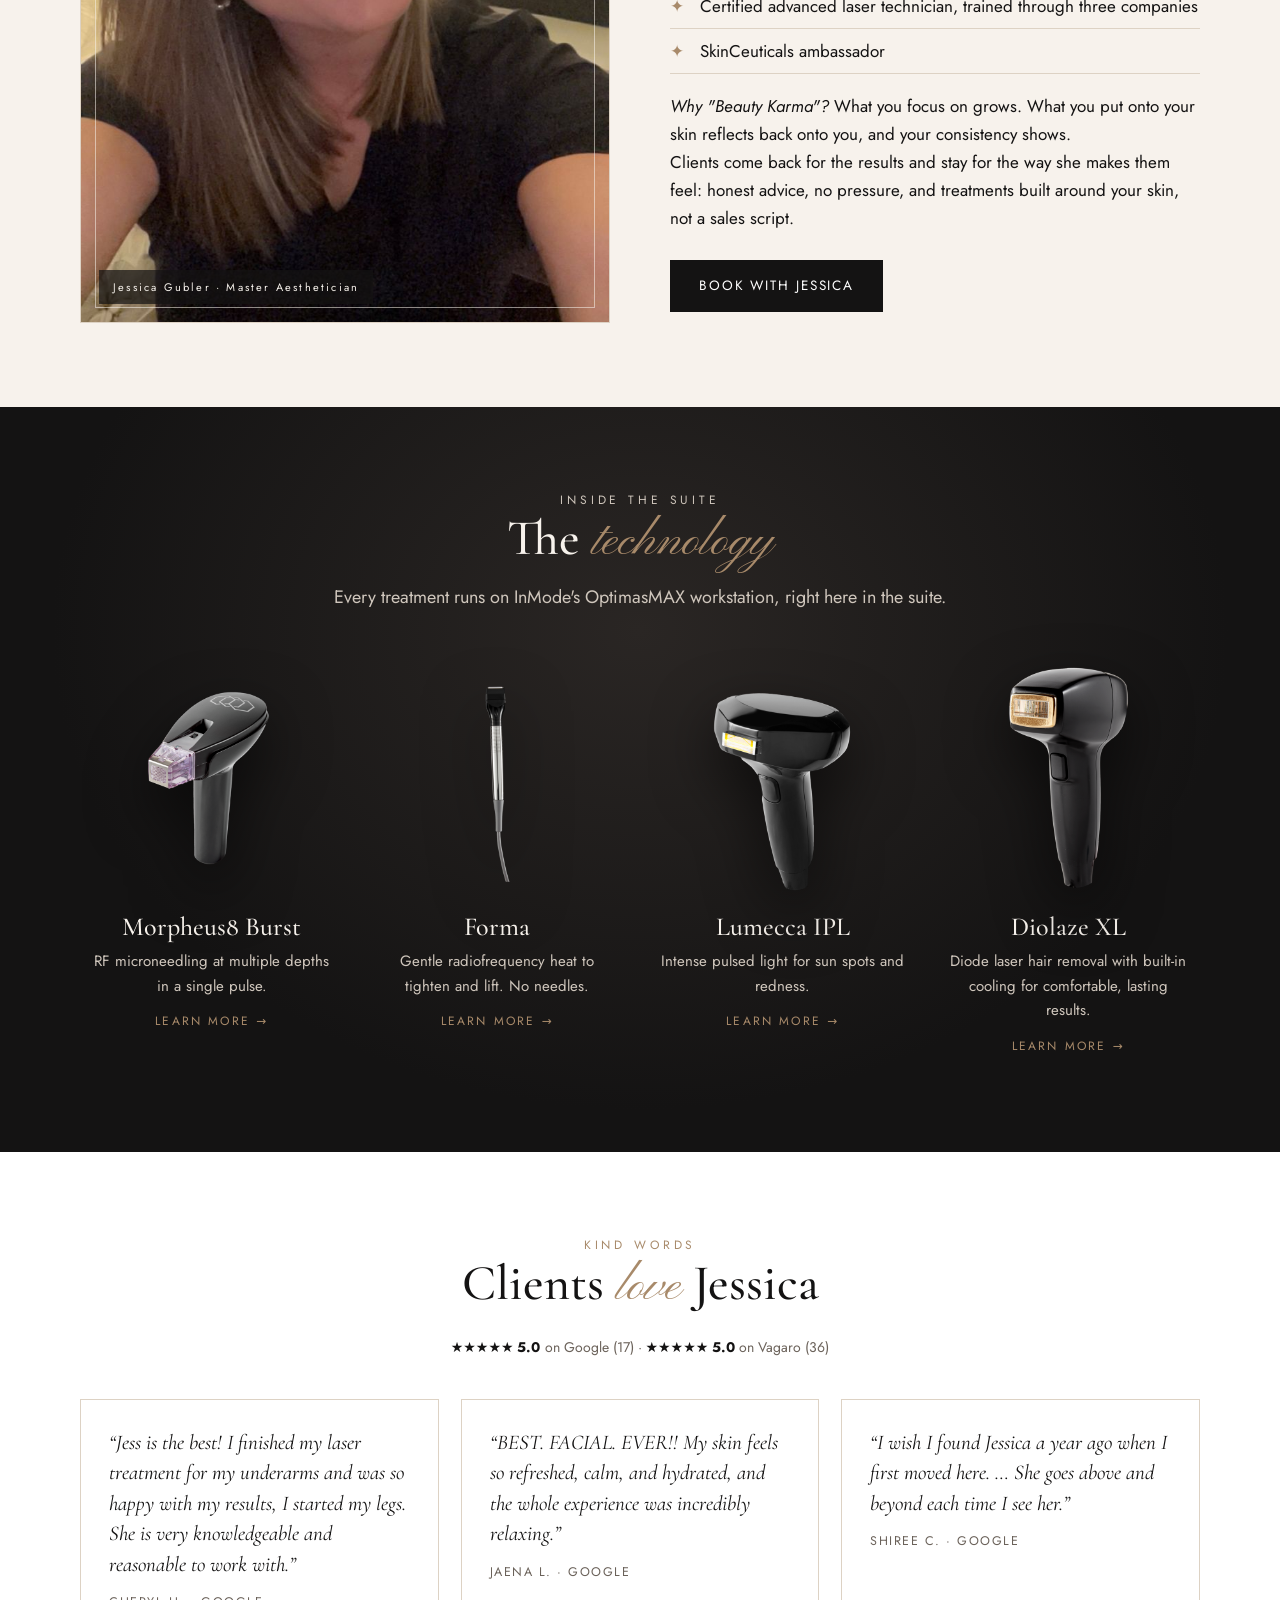
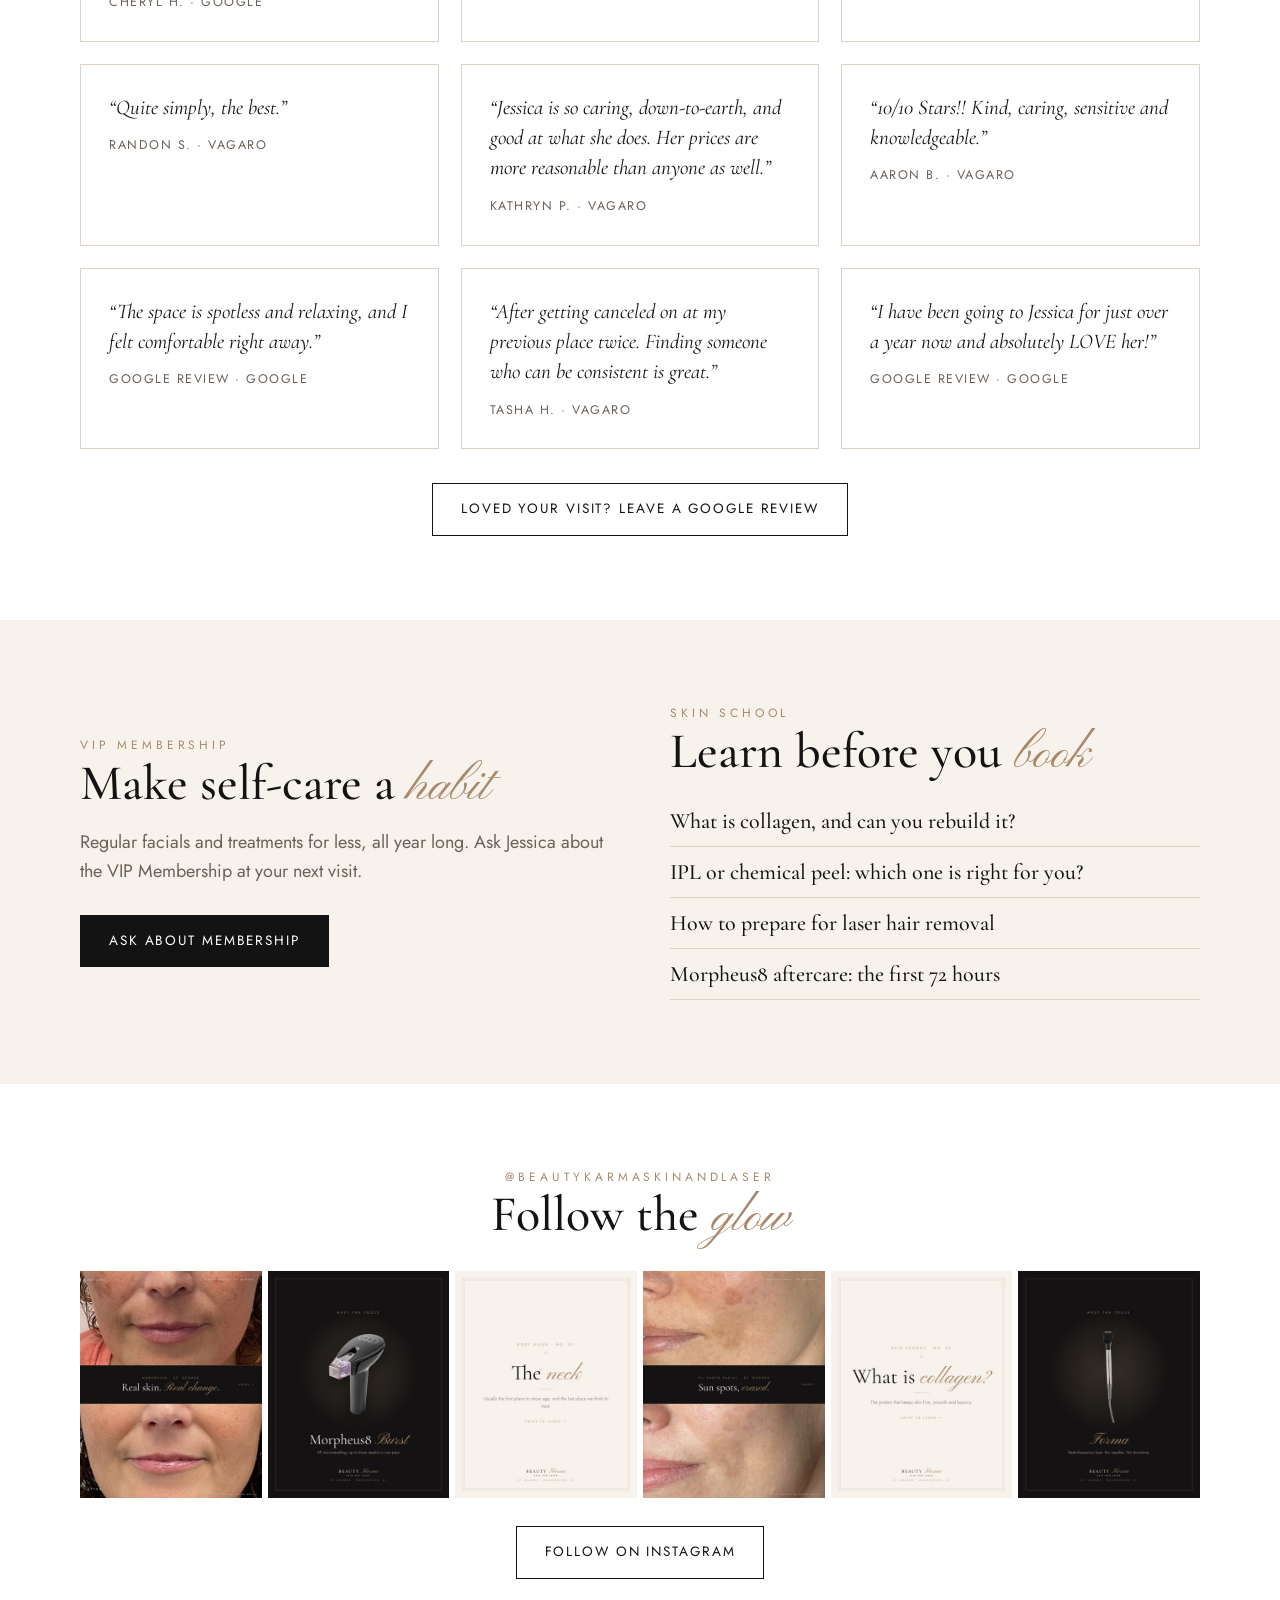
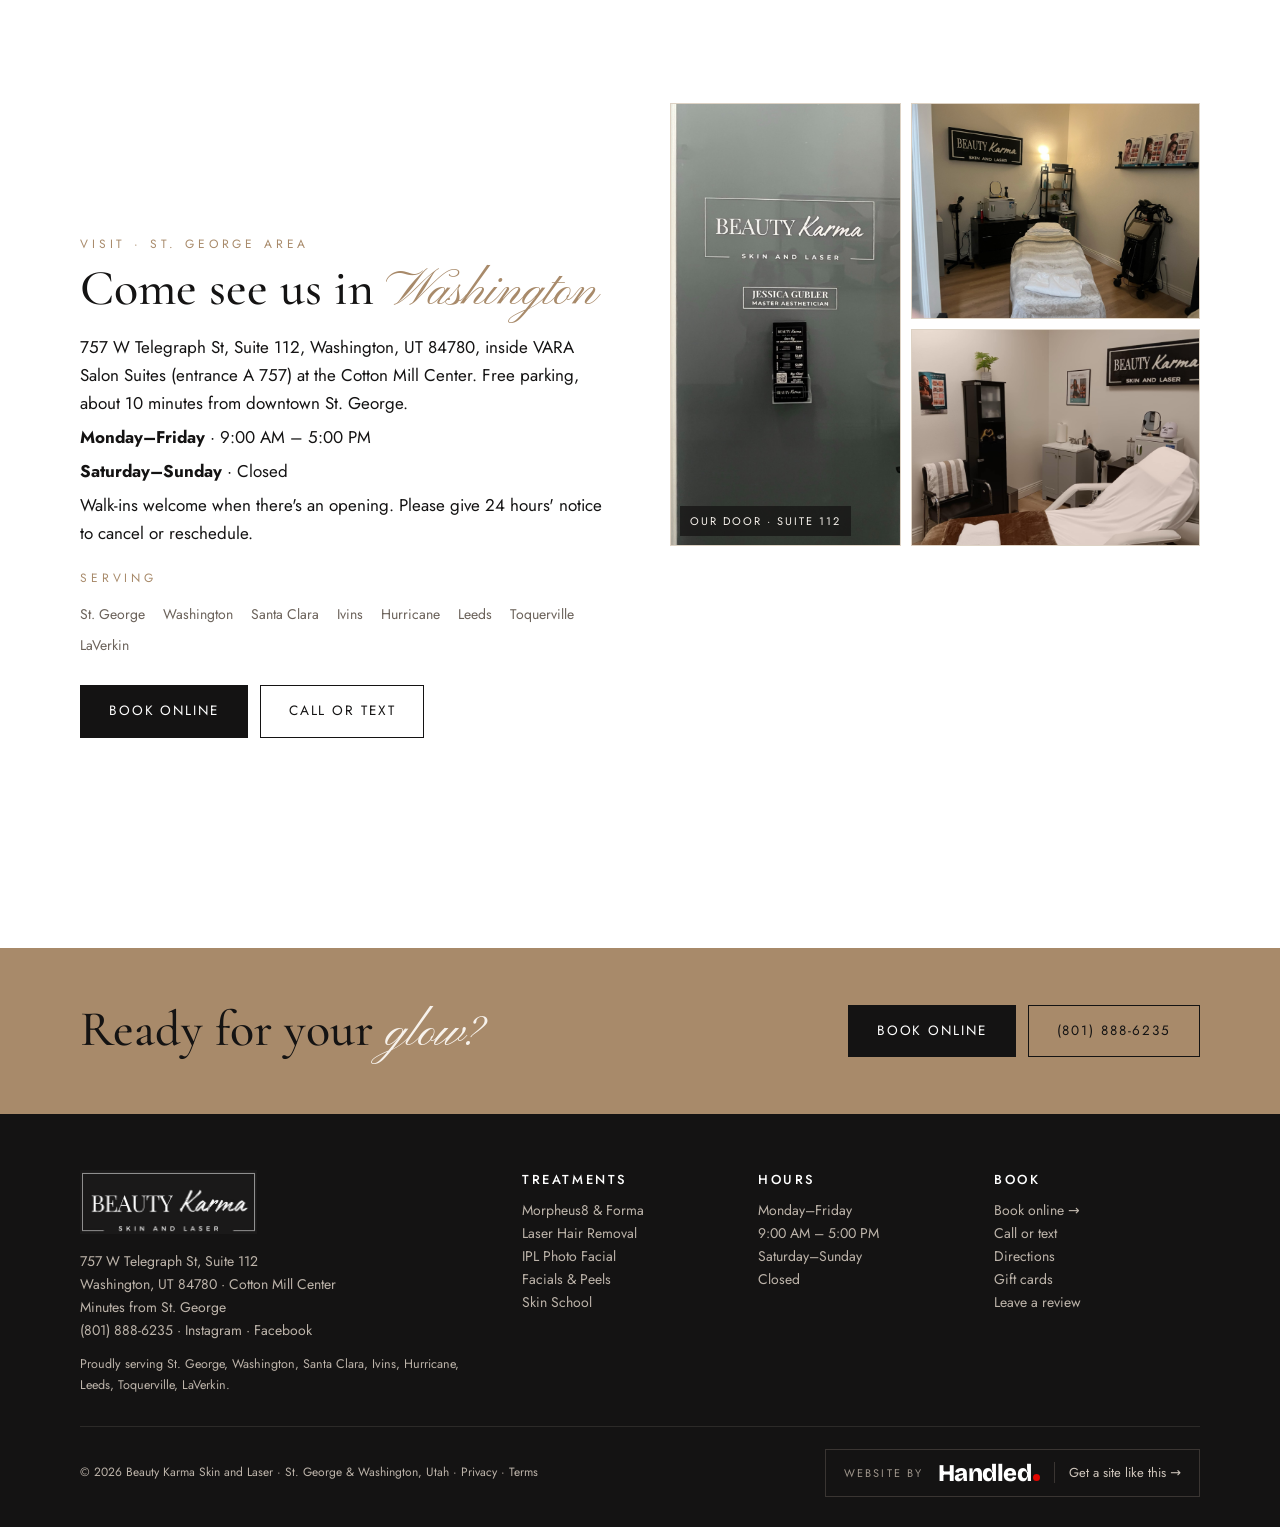
==== commit cae90e34: "Schema sameAs (Yelp, Google Maps) + hasMap; IndexNow key file" ====
--- a/index.html
+++ b/index.html
@@ -9,7 +9,7 @@
 <meta property="og:image:width" content="1200"><meta property="og:image:height" content="630"><meta name="twitter:card" content="summary_large_image">
 <meta name="theme-color" content="#141313">
 <link rel="preconnect" href="https://fonts.googleapis.com"><link rel="preconnect" href="https://fonts.gstatic.com" crossorigin><link rel="stylesheet" href="https://fonts.googleapis.com/css2?family=Bricolage+Grotesque:wght@800&amp;text=Handled&amp;display=swap" media="print" onload="this.media='all'"><link rel="stylesheet" href="https://fonts.googleapis.com/css2?family=Cormorant+Garamond:ital,wght@0,500;1,500&family=Jost:wght@400;500&family=Pinyon+Script&display=swap" media="print" onload="this.media='all'"><noscript><link rel="stylesheet" href="https://fonts.googleapis.com/css2?family=Bricolage+Grotesque:wght@800&amp;text=Handled&amp;display=swap"><link rel="stylesheet" href="https://fonts.googleapis.com/css2?family=Cormorant+Garamond:ital,wght@0,500;1,500&family=Jost:wght@400;500&family=Pinyon+Script&display=swap"></noscript><link rel="preload" as="image" href="/img/ba-m8-face.jpg" fetchpriority="high"><link rel="stylesheet" href="/style.css">
-<script type="application/ld+json">{"@context": "https://schema.org", "@type": ["HealthAndBeautyBusiness", "MedicalBusiness"], "name": "Beauty Karma Skin and Laser", "url": "https://beautykarmaskinandlaser.com/", "telephone": "+18018886235", "image": "https://beautykarmaskinandlaser.com/img/og.jpg", "priceRange": "$$", "address": {"@type": "PostalAddress", "streetAddress": "757 W Telegraph St, Suite 112", "addressLocality": "Washington", "addressRegion": "UT", "postalCode": "84780", "addressCountry": "US"}, "geo": {"@type": "GeoCoordinates", "latitude": 37.1274348, "longitude": -113.5224998}, "openingHoursSpecification": [{"@type": "OpeningHoursSpecification", "dayOfWeek": ["Monday", "Tuesday", "Wednesday", "Thursday", "Friday"], "opens": "09:00", "closes": "17:00"}], "founder": {"@type": "Person", "name": "Jessica Gubler", "jobTitle": "Master Aesthetician"}, "sameAs": ["https://www.instagram.com/beautykarmaskinandlaser", "https://www.facebook.com/beautykarmaskinandlaser", "https://www.vagaro.com/beautykarmaskinandlaser"], "areaServed": ["St. George", "Washington", "Santa Clara", "Ivins", "Hurricane", "Leeds", "Toquerville", "LaVerkin"]}</script></head><body><a class="ann" href="/gift-cards/">Holiday gift cards are here &middot; <u>Give the glow</u> &rarr;</a><header class="top"><div class="wrap">
+<script type="application/ld+json">{"@context": "https://schema.org", "@type": ["HealthAndBeautyBusiness", "MedicalBusiness"], "name": "Beauty Karma Skin and Laser", "url": "https://beautykarmaskinandlaser.com/", "telephone": "+18018886235", "image": "https://beautykarmaskinandlaser.com/img/og.jpg", "priceRange": "$$", "address": {"@type": "PostalAddress", "streetAddress": "757 W Telegraph St, Suite 112", "addressLocality": "Washington", "addressRegion": "UT", "postalCode": "84780", "addressCountry": "US"}, "geo": {"@type": "GeoCoordinates", "latitude": 37.1274348, "longitude": -113.5224998}, "openingHoursSpecification": [{"@type": "OpeningHoursSpecification", "dayOfWeek": ["Monday", "Tuesday", "Wednesday", "Thursday", "Friday"], "opens": "09:00", "closes": "17:00"}], "founder": {"@type": "Person", "name": "Jessica Gubler", "jobTitle": "Master Aesthetician"}, "sameAs": ["https://www.instagram.com/beautykarmaskinandlaser", "https://www.facebook.com/beautykarmaskinandlaser", "https://www.vagaro.com/beautykarmaskinandlaser", "https://www.yelp.com/biz/beauty-karma-skin-and-laser-washington", "https://www.google.com/maps/place/?q=place_id:ChIJtXE7d6pbyoAR7dyeYDTf-vc"], "hasMap": "https://www.google.com/maps/place/Beauty+Karma+Skin+And+Laser/@37.1274348,-113.5224998,17z", "areaServed": ["St. George", "Washington", "Santa Clara", "Ivins", "Hurricane", "Leeds", "Toquerville", "LaVerkin"]}</script></head><body><a class="ann" href="/gift-cards/">Holiday gift cards are here &middot; <u>Give the glow</u> &rarr;</a><header class="top"><div class="wrap">
 <a class="logo" href="/" aria-label="Beauty Karma Skin and Laser home"><img class="lg lg-light" src="/img/logo.jpg" alt="Beauty Karma Skin and Laser"></a>
 <nav class="nav" id="nav"><a href="/morpheus8/">Morpheus8 &amp; Forma</a><a href="/laser-hair-removal/">Laser Hair Removal</a><a href="/ipl-photofacial/">IPL Photo Facial</a><a href="/facials-and-peels/">Facials &amp; Peels</a><a href="/skin-school/">Skin School</a><a href="/#visit">Visit</a></nav>
 <a class="btn" href="https://www.vagaro.com/beautykarmaskinandlaser/book-now">Book now</a>
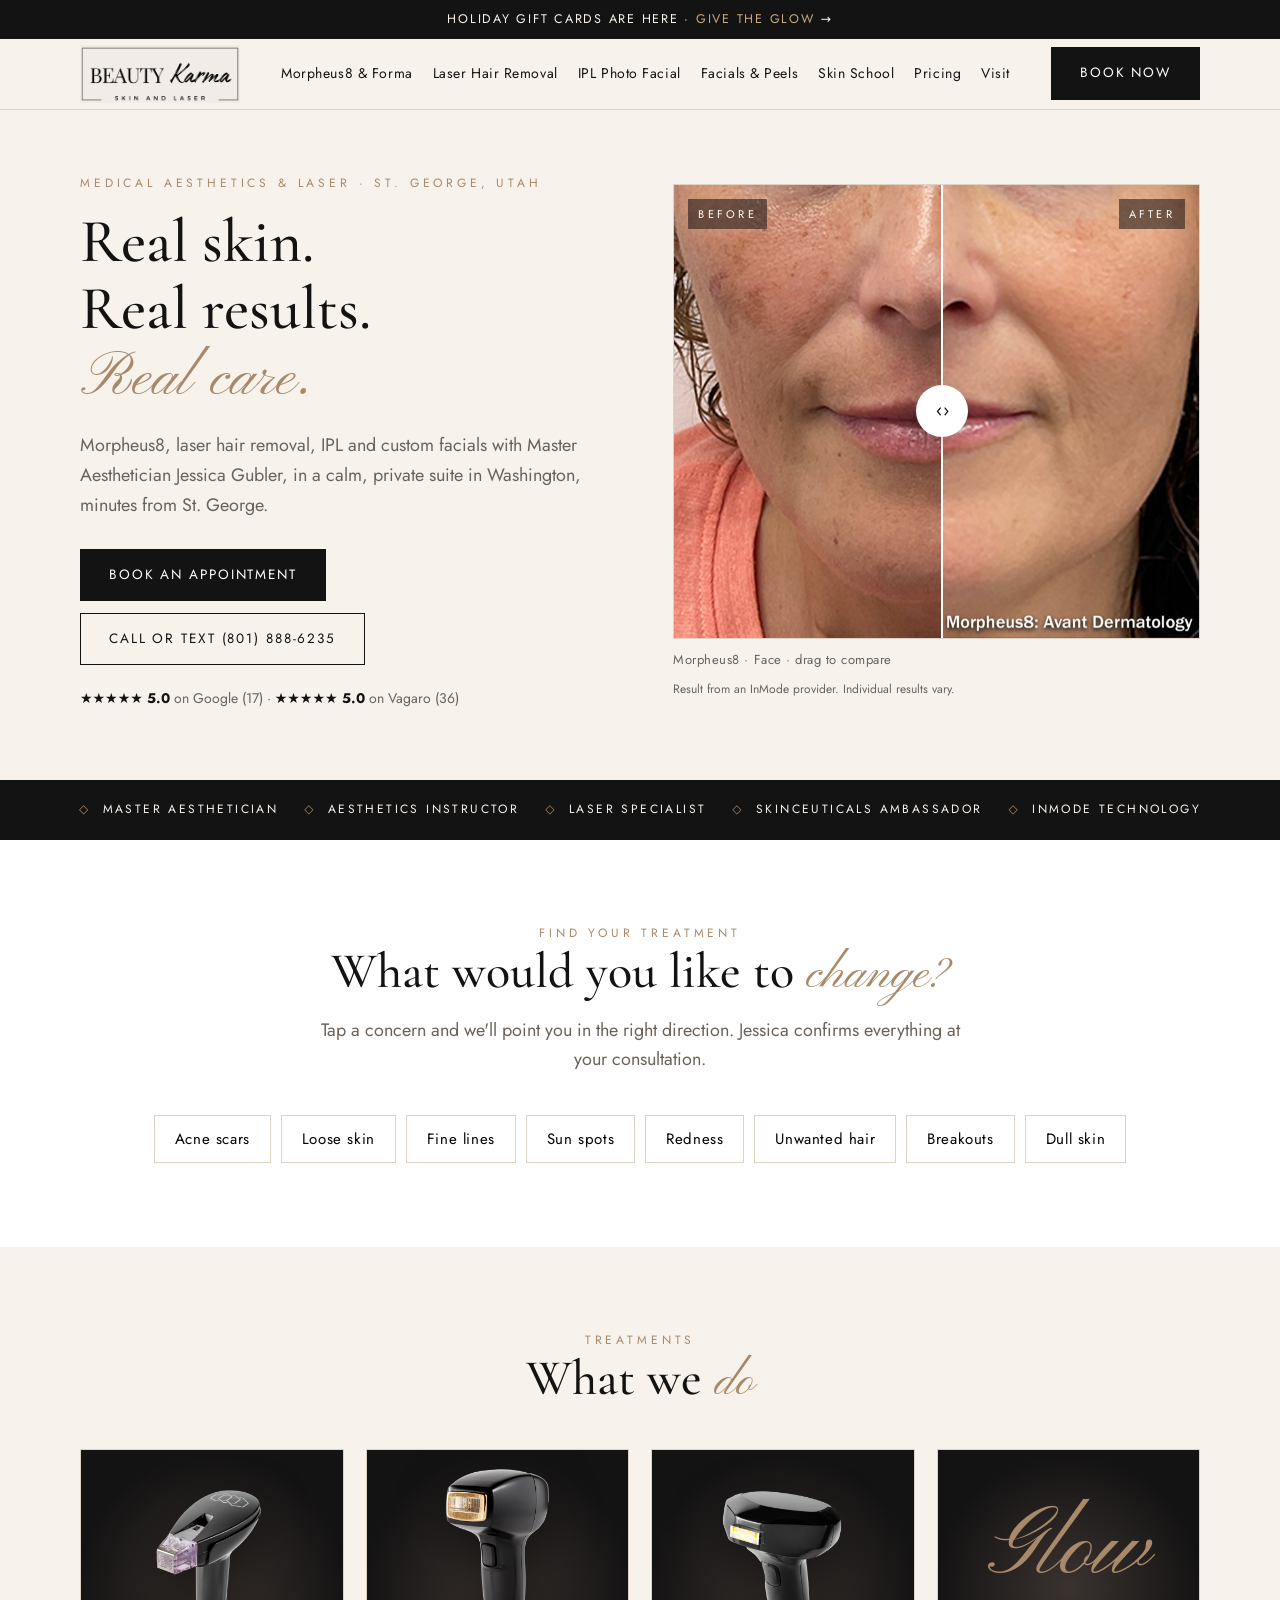
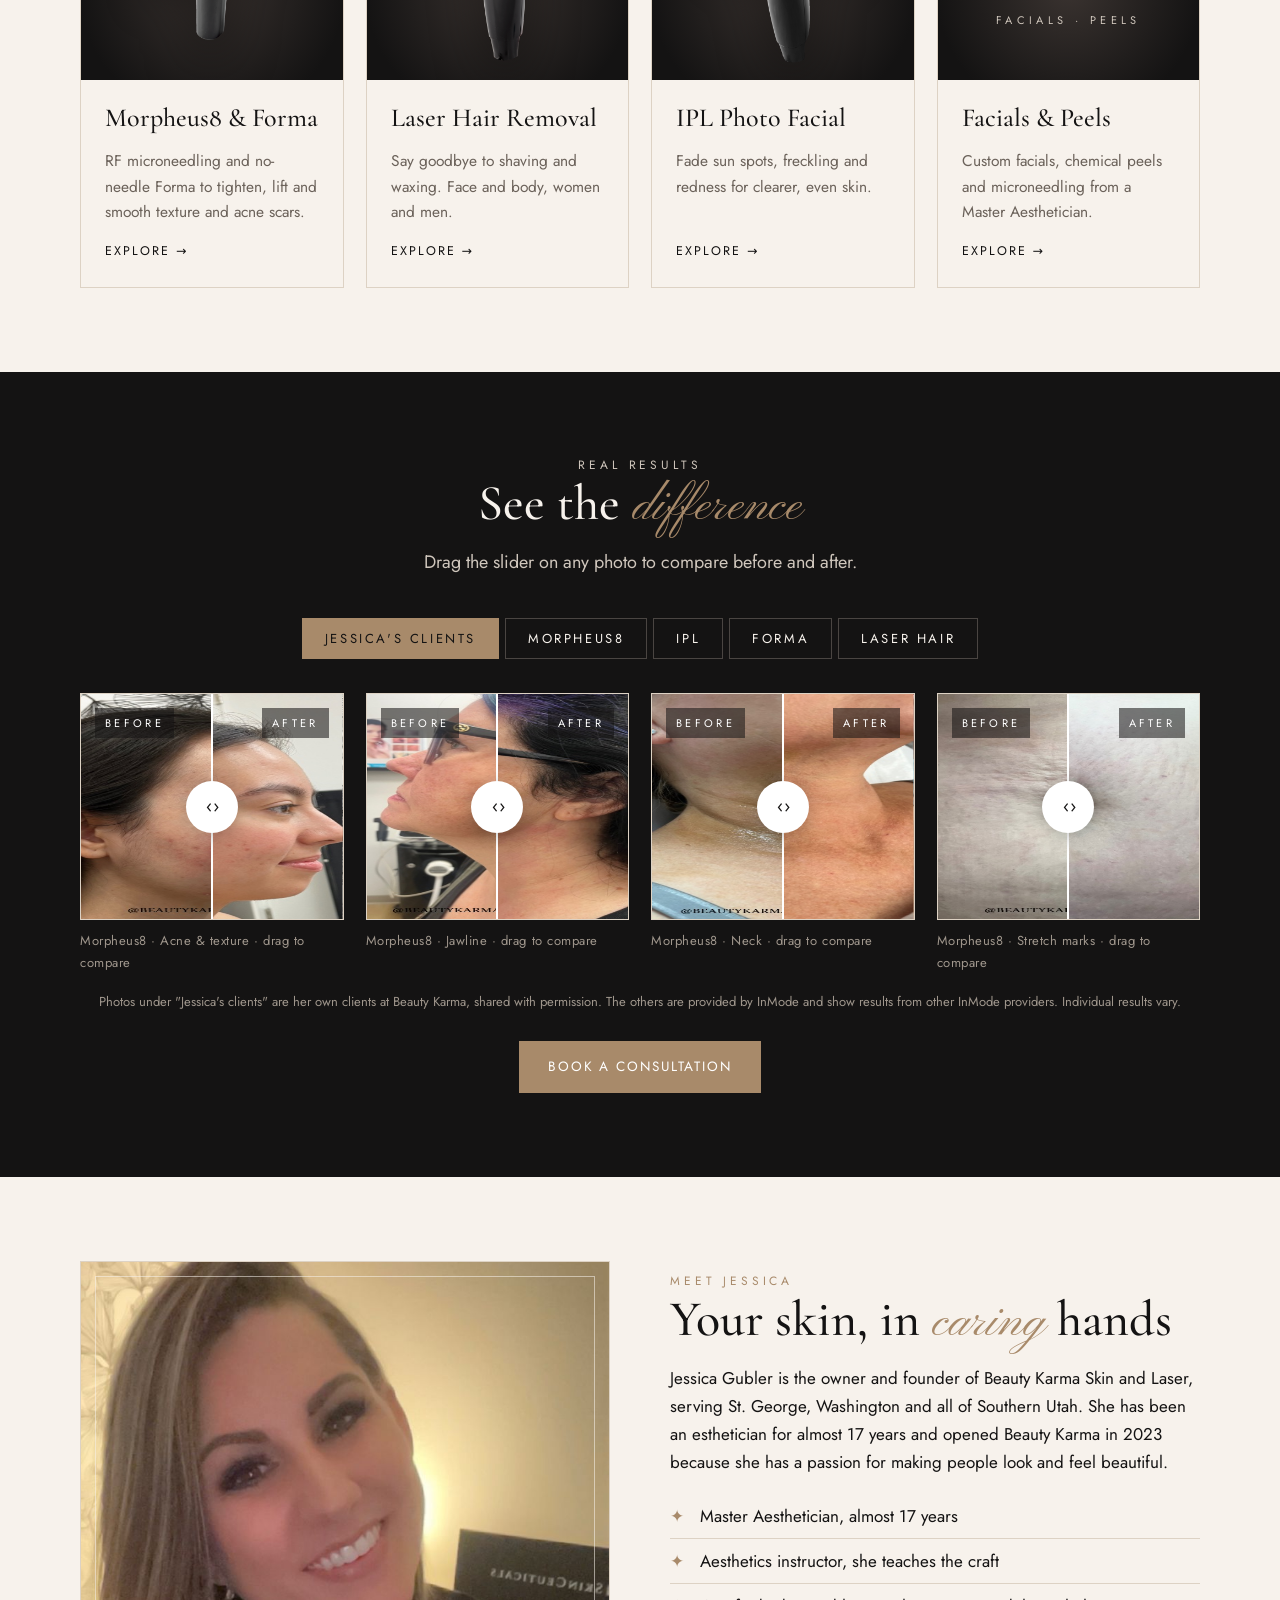
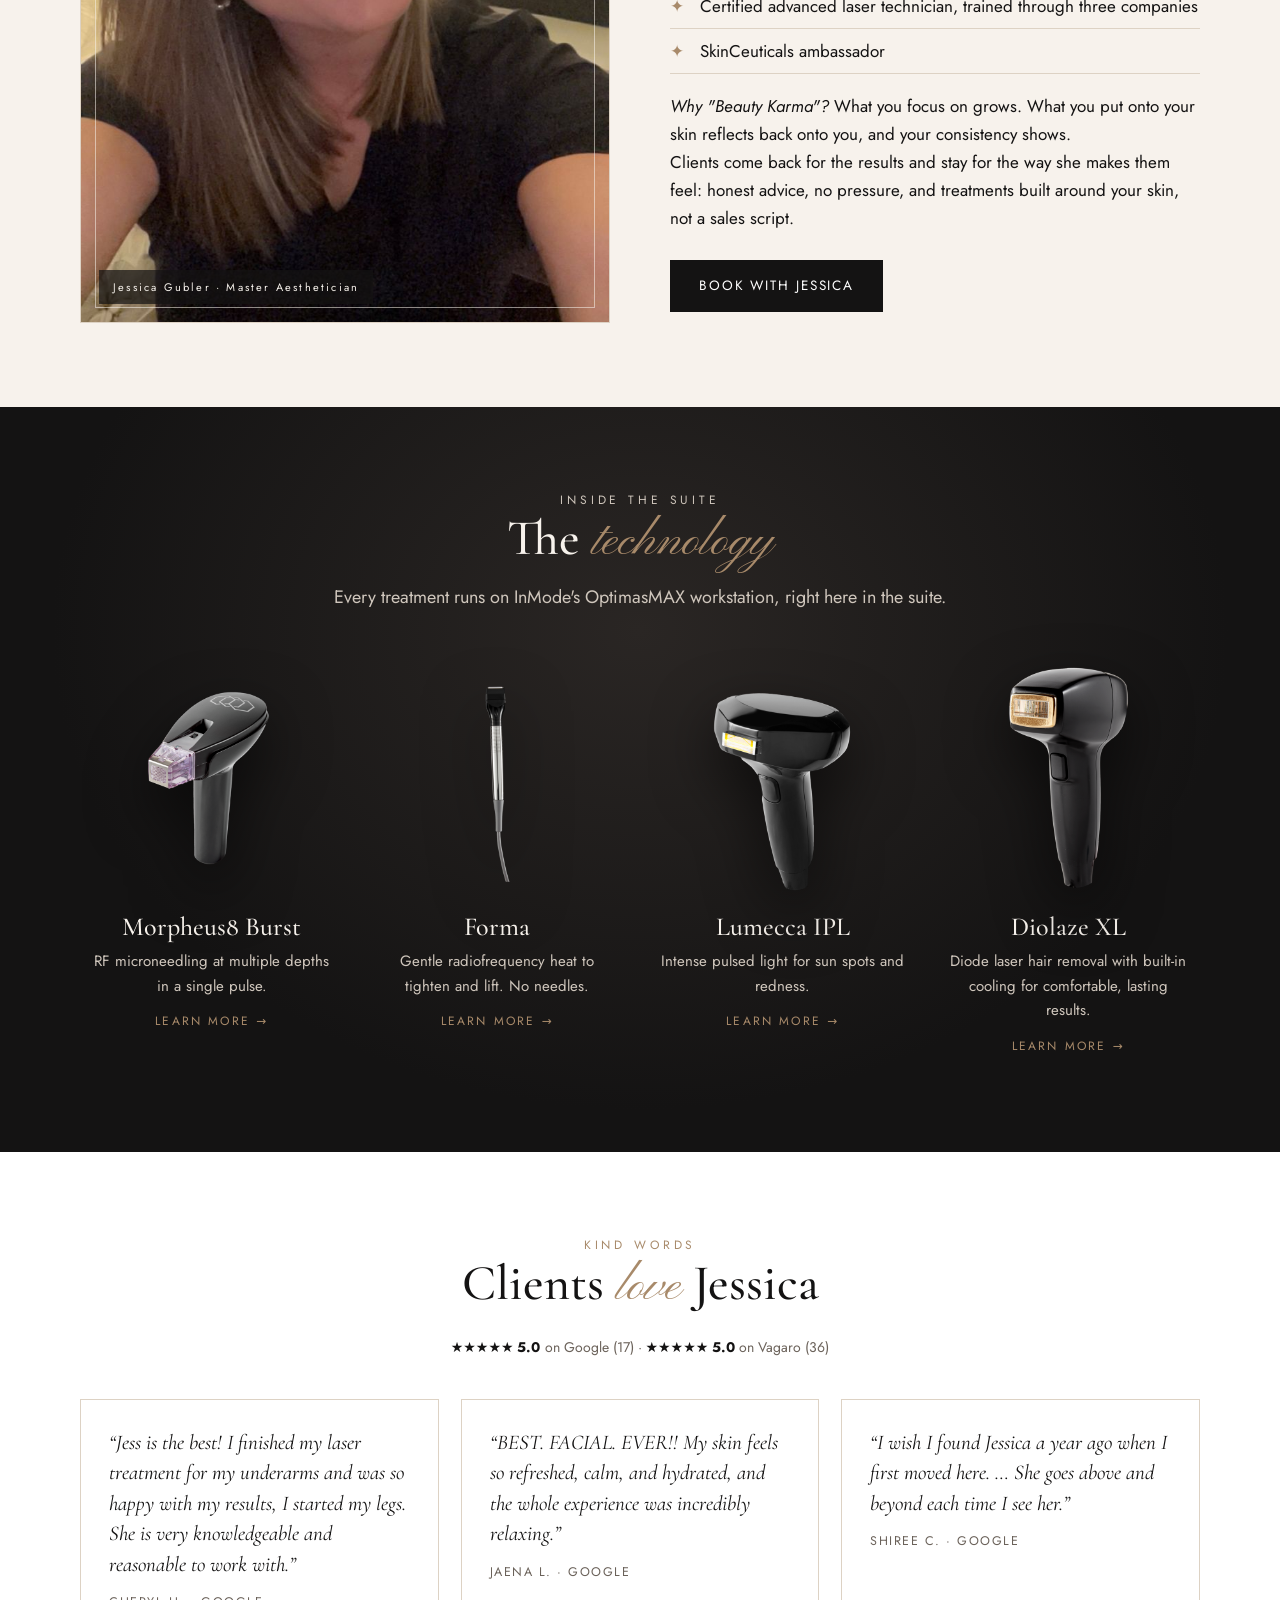
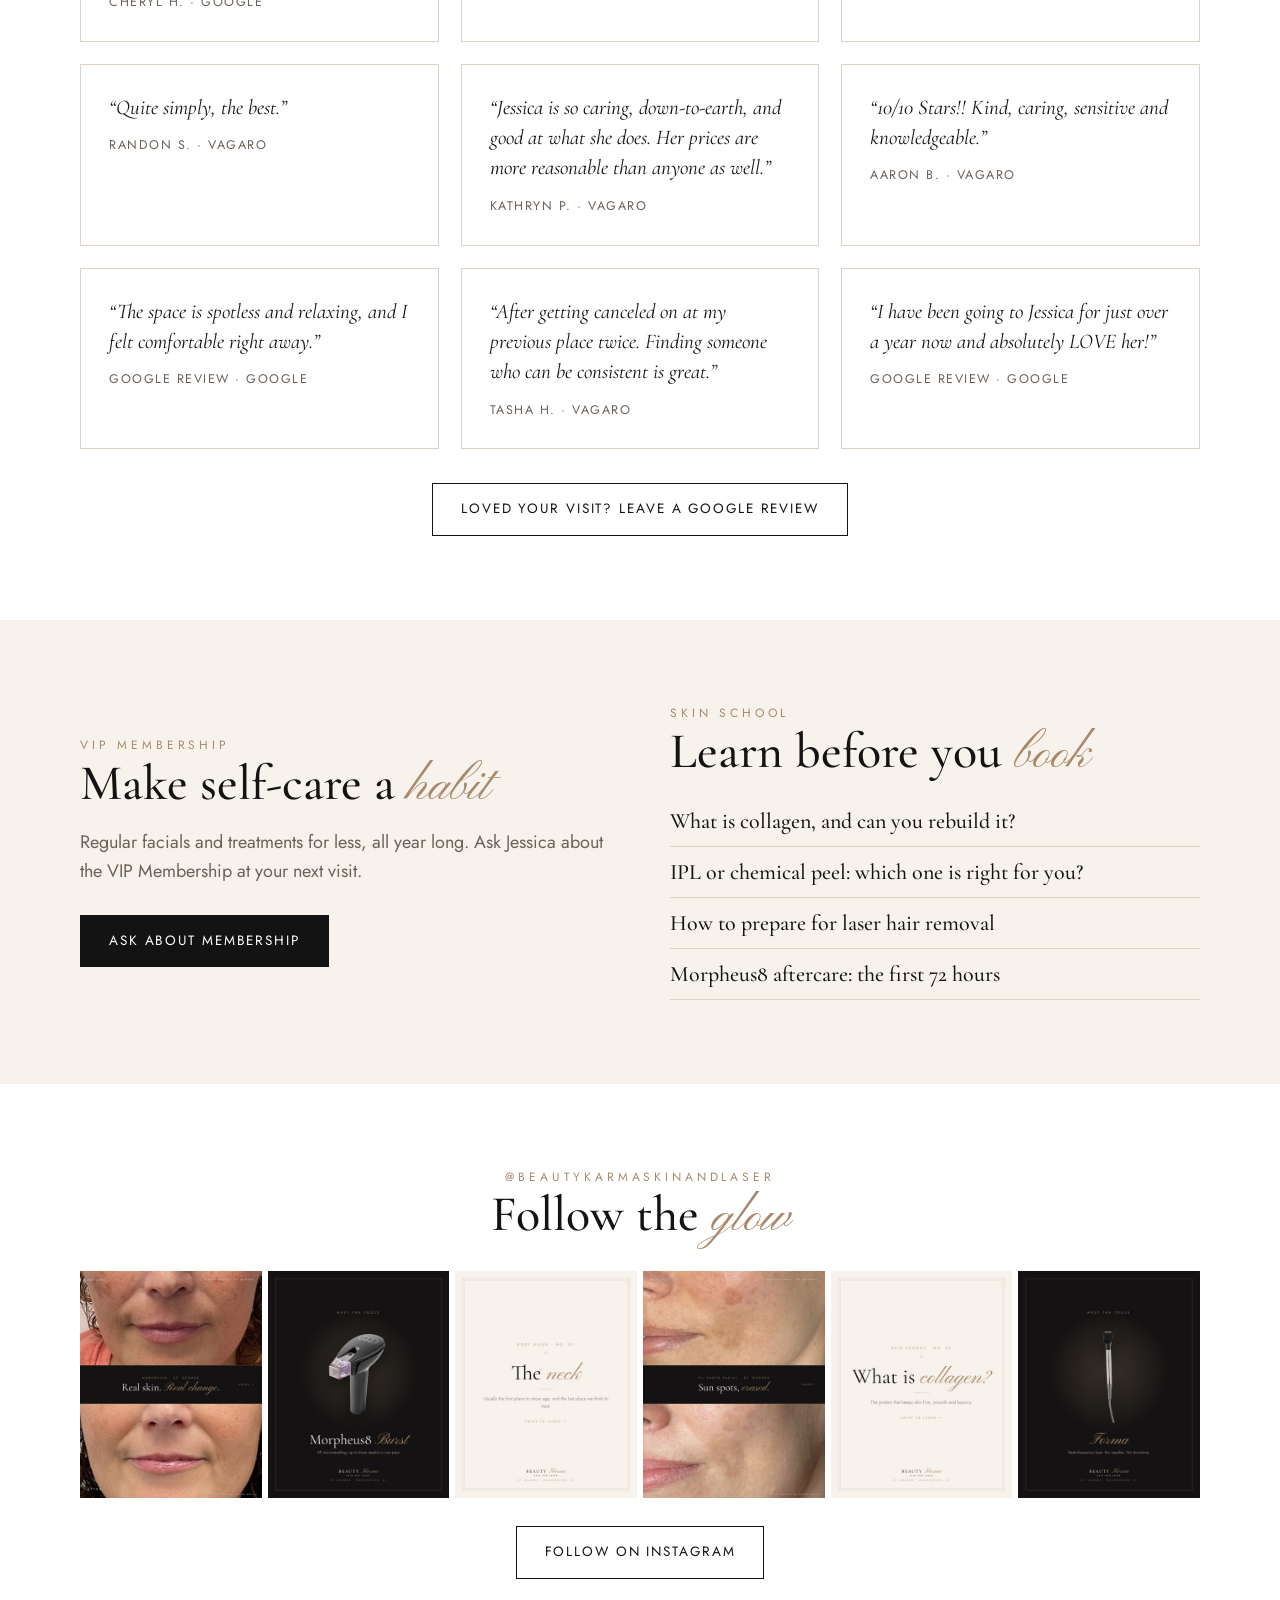
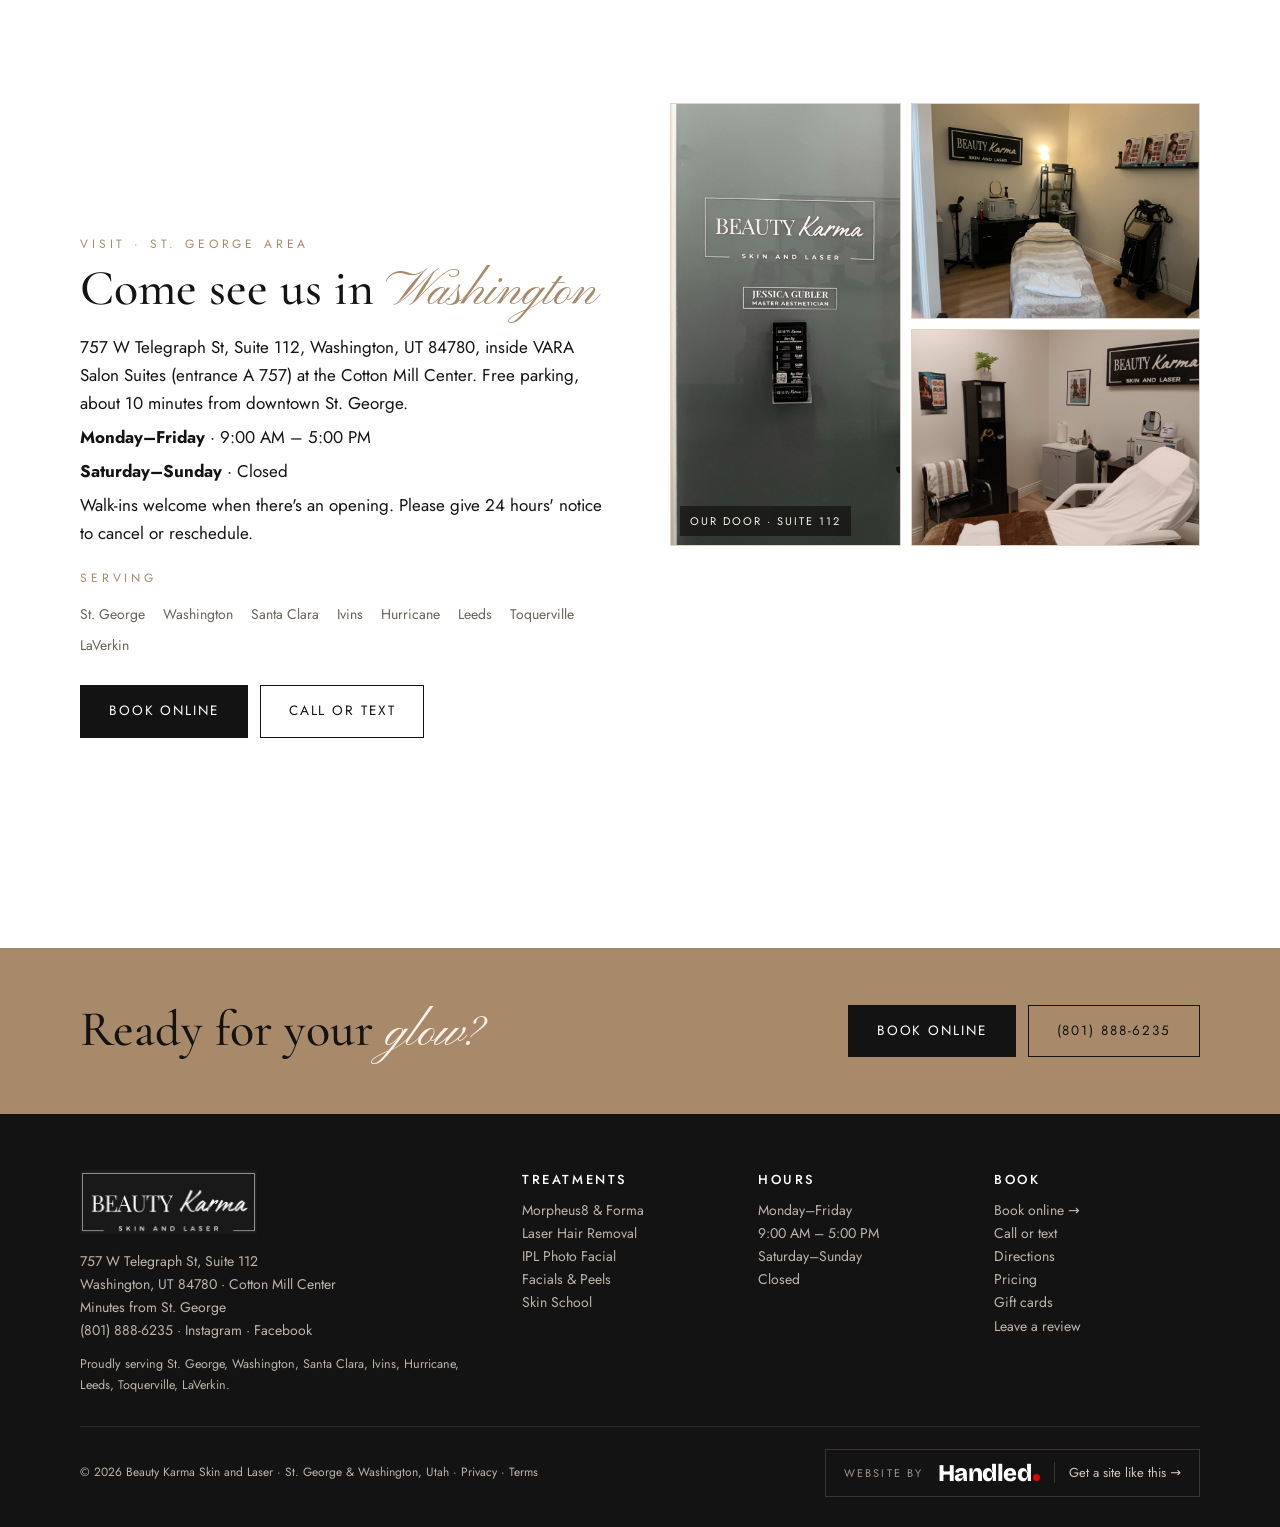
==== commit 2133451c: "Prices on treatment pages + /pricing page + cost FAQs (Morpheus8 $1,200 advertised price)" ====
--- a/index.html
+++ b/index.html
@@ -11,7 +11,7 @@
 <link rel="preconnect" href="https://fonts.googleapis.com"><link rel="preconnect" href="https://fonts.gstatic.com" crossorigin><link rel="stylesheet" href="https://fonts.googleapis.com/css2?family=Bricolage+Grotesque:wght@800&amp;text=Handled&amp;display=swap" media="print" onload="this.media='all'"><link rel="stylesheet" href="https://fonts.googleapis.com/css2?family=Cormorant+Garamond:ital,wght@0,500;1,500&family=Jost:wght@400;500&family=Pinyon+Script&display=swap" media="print" onload="this.media='all'"><noscript><link rel="stylesheet" href="https://fonts.googleapis.com/css2?family=Bricolage+Grotesque:wght@800&amp;text=Handled&amp;display=swap"><link rel="stylesheet" href="https://fonts.googleapis.com/css2?family=Cormorant+Garamond:ital,wght@0,500;1,500&family=Jost:wght@400;500&family=Pinyon+Script&display=swap"></noscript><link rel="preload" as="image" href="/img/ba-m8-face.jpg" fetchpriority="high"><link rel="stylesheet" href="/style.css">
 <script type="application/ld+json">{"@context": "https://schema.org", "@type": ["HealthAndBeautyBusiness", "MedicalBusiness"], "name": "Beauty Karma Skin and Laser", "url": "https://beautykarmaskinandlaser.com/", "telephone": "+18018886235", "image": "https://beautykarmaskinandlaser.com/img/og.jpg", "priceRange": "$$", "address": {"@type": "PostalAddress", "streetAddress": "757 W Telegraph St, Suite 112", "addressLocality": "Washington", "addressRegion": "UT", "postalCode": "84780", "addressCountry": "US"}, "geo": {"@type": "GeoCoordinates", "latitude": 37.1274348, "longitude": -113.5224998}, "openingHoursSpecification": [{"@type": "OpeningHoursSpecification", "dayOfWeek": ["Monday", "Tuesday", "Wednesday", "Thursday", "Friday"], "opens": "09:00", "closes": "17:00"}], "founder": {"@type": "Person", "name": "Jessica Gubler", "jobTitle": "Master Aesthetician"}, "sameAs": ["https://www.instagram.com/beautykarmaskinandlaser", "https://www.facebook.com/beautykarmaskinandlaser", "https://www.vagaro.com/beautykarmaskinandlaser", "https://www.yelp.com/biz/beauty-karma-skin-and-laser-washington", "https://www.google.com/maps/place/?q=place_id:ChIJtXE7d6pbyoAR7dyeYDTf-vc"], "hasMap": "https://www.google.com/maps/place/Beauty+Karma+Skin+And+Laser/@37.1274348,-113.5224998,17z", "areaServed": ["St. George", "Washington", "Santa Clara", "Ivins", "Hurricane", "Leeds", "Toquerville", "LaVerkin"]}</script></head><body><a class="ann" href="/gift-cards/">Holiday gift cards are here &middot; <u>Give the glow</u> &rarr;</a><header class="top"><div class="wrap">
 <a class="logo" href="/" aria-label="Beauty Karma Skin and Laser home"><img class="lg lg-light" src="/img/logo.jpg" alt="Beauty Karma Skin and Laser"></a>
-<nav class="nav" id="nav"><a href="/morpheus8/">Morpheus8 &amp; Forma</a><a href="/laser-hair-removal/">Laser Hair Removal</a><a href="/ipl-photofacial/">IPL Photo Facial</a><a href="/facials-and-peels/">Facials &amp; Peels</a><a href="/skin-school/">Skin School</a><a href="/#visit">Visit</a></nav>
+<nav class="nav" id="nav"><a href="/morpheus8/">Morpheus8 &amp; Forma</a><a href="/laser-hair-removal/">Laser Hair Removal</a><a href="/ipl-photofacial/">IPL Photo Facial</a><a href="/facials-and-peels/">Facials &amp; Peels</a><a href="/skin-school/">Skin School</a><a href="/pricing/">Pricing</a><a href="/#visit">Visit</a></nav>
 <a class="btn" href="https://www.vagaro.com/beautykarmaskinandlaser/book-now">Book now</a>
 <button class="menu" onclick="document.getElementById('nav').classList.toggle('open')" aria-label="Menu">MENU</button>
 </div></header>
@@ -99,7 +99,7 @@
 <p style="margin-top:12px;font-size:12.5px">Proudly serving St. George, Washington, Santa Clara, Ivins, Hurricane, Leeds, Toquerville, LaVerkin.</p></div>
 <div><h5>Treatments</h5><p><a href="/morpheus8/">Morpheus8 &amp; Forma</a></p><p><a href="/laser-hair-removal/">Laser Hair Removal</a></p><p><a href="/ipl-photofacial/">IPL Photo Facial</a></p><p><a href="/facials-and-peels/">Facials &amp; Peels</a></p><p><a href="/skin-school/">Skin School</a></p></div>
 <div><h5>Hours</h5><p>Monday–Friday<br>9:00 AM – 5:00 PM</p><p>Saturday–Sunday<br>Closed</p></div>
-<div><h5>Book</h5><p><a href="https://www.vagaro.com/beautykarmaskinandlaser/book-now">Book online →</a></p><p><a href="tel:+18018886235">Call or text</a></p><p><a href="https://www.google.com/maps/place/Beauty+Karma+Skin+And+Laser/@37.1274348,-113.5224998,17z">Directions</a></p><p><a href="/gift-cards/">Gift cards</a></p><p><a href="/review/">Leave a review</a></p></div>
+<div><h5>Book</h5><p><a href="https://www.vagaro.com/beautykarmaskinandlaser/book-now">Book online →</a></p><p><a href="tel:+18018886235">Call or text</a></p><p><a href="https://www.google.com/maps/place/Beauty+Karma+Skin+And+Laser/@37.1274348,-113.5224998,17z">Directions</a></p><p><a href="/pricing/">Pricing</a></p><p><a href="/gift-cards/">Gift cards</a></p><p><a href="/review/">Leave a review</a></p></div>
 <div class="credit"><span>© 2026 Beauty Karma Skin and Laser · St. George &amp; Washington, Utah · <a href="/privacy/">Privacy</a> · <a href="/terms/">Terms</a></span><a class="hbadge" href="https://handleditforyou.com/?utm_source=beautykarma&amp;utm_medium=footer_credit" target="_blank" rel="noopener" aria-label="Website by Handled. Get a site like this.">
 <span class="hb-s">Website by</span><span class="hb-logo">Handled<i></i></span><span class="hb-cta">Get a site like this &rarr;</span></a></div>
 </div></footer>
